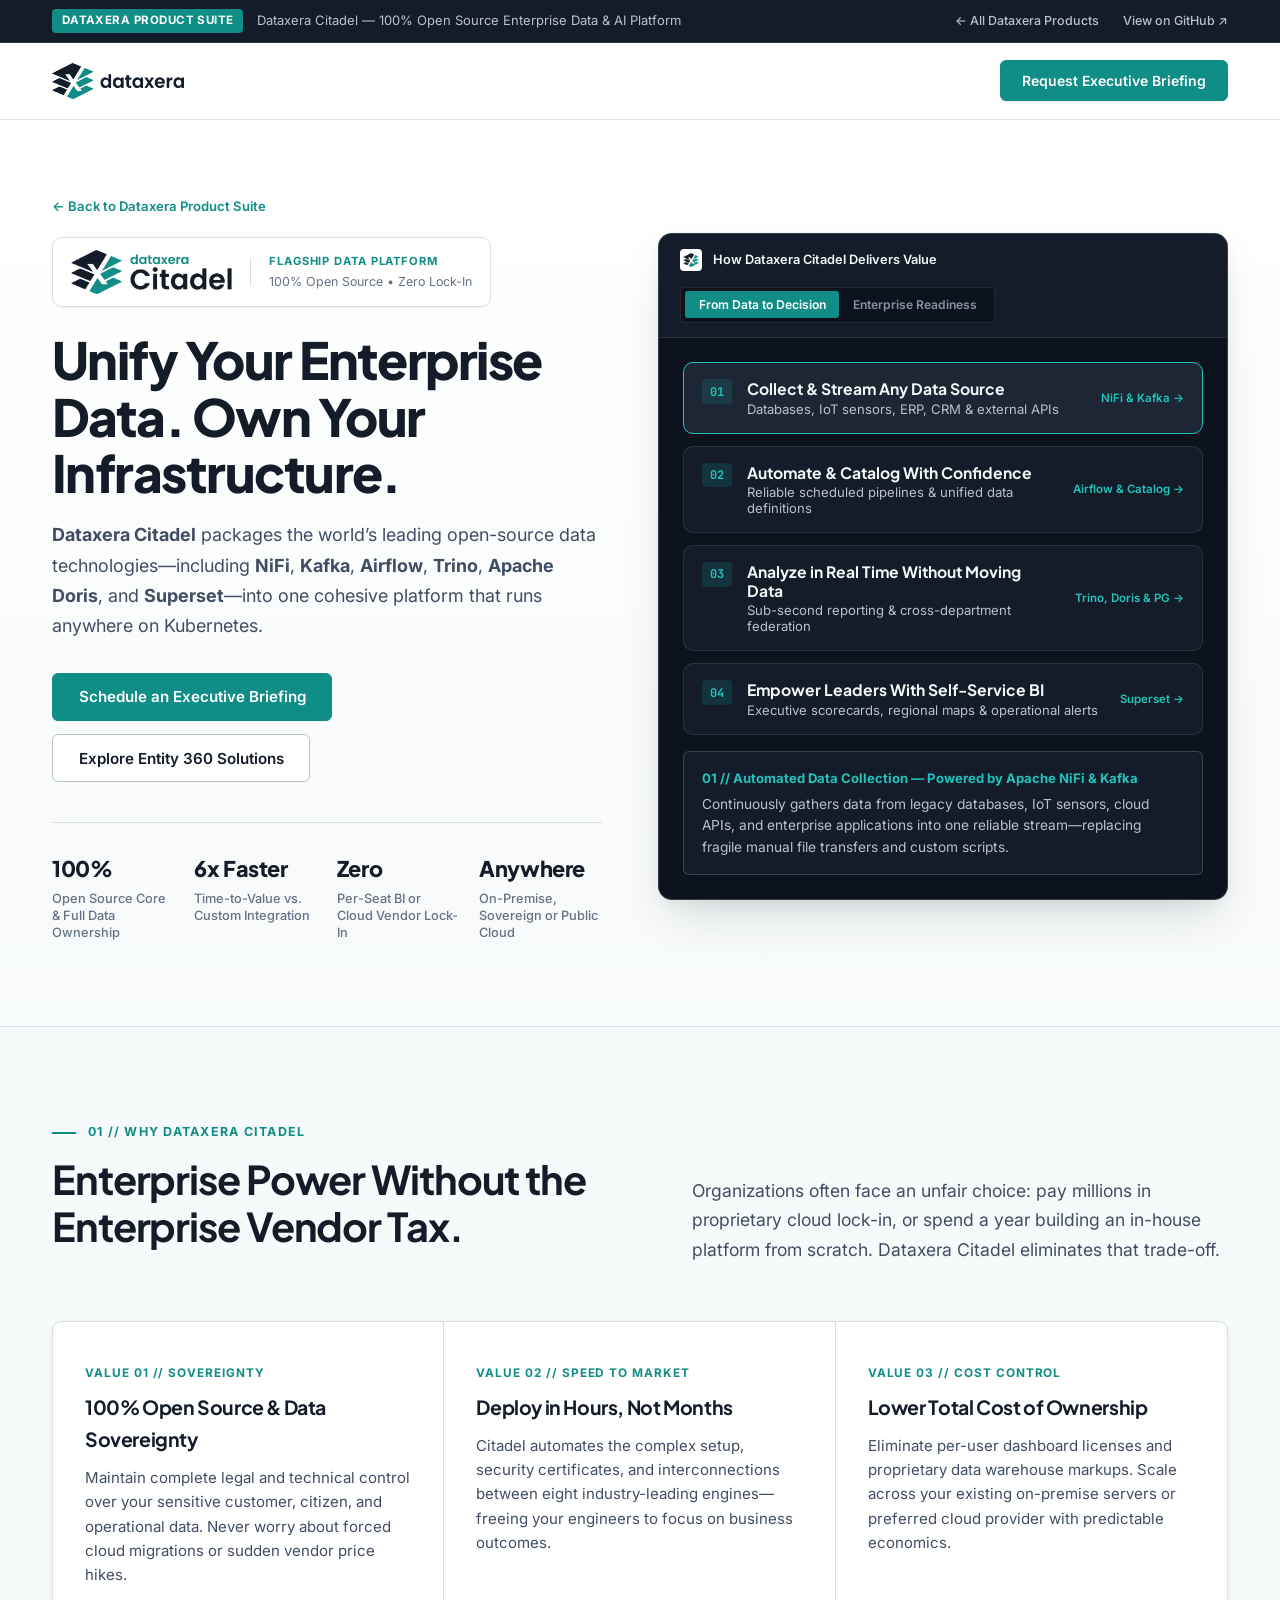
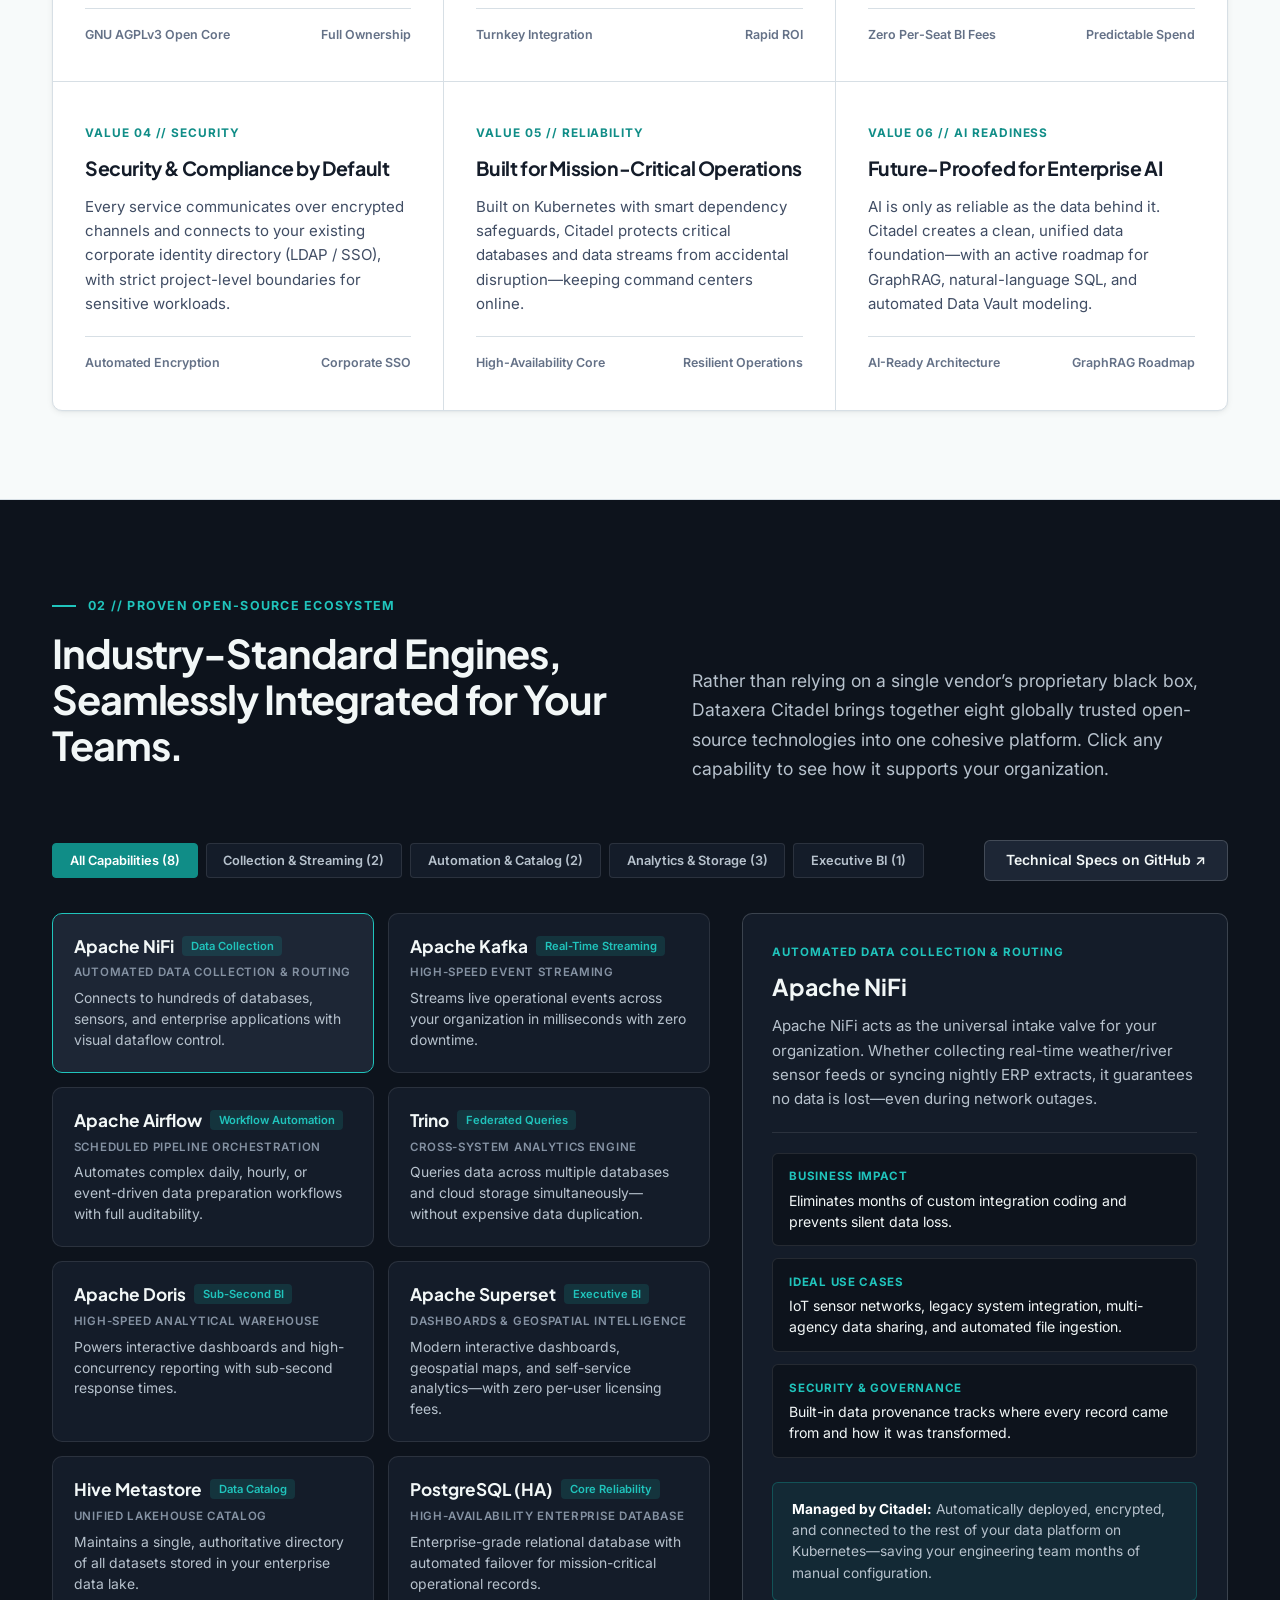
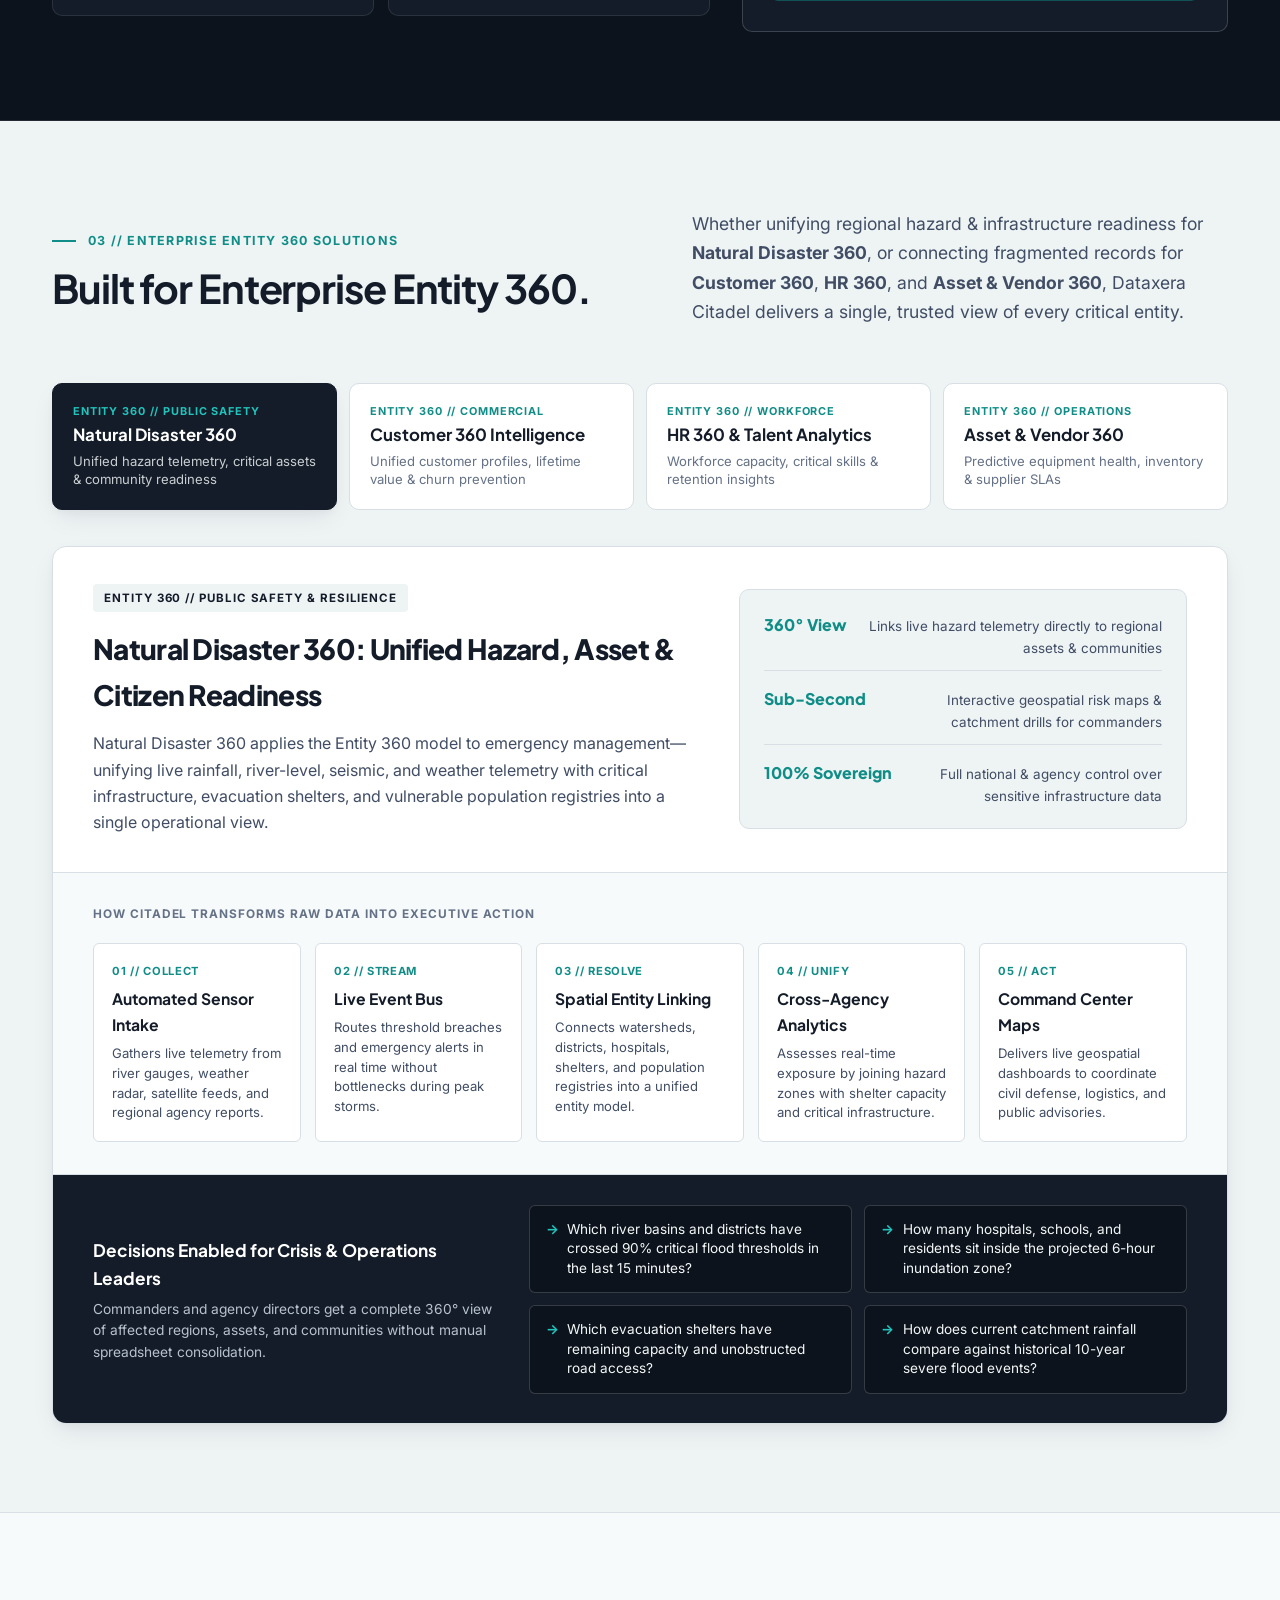
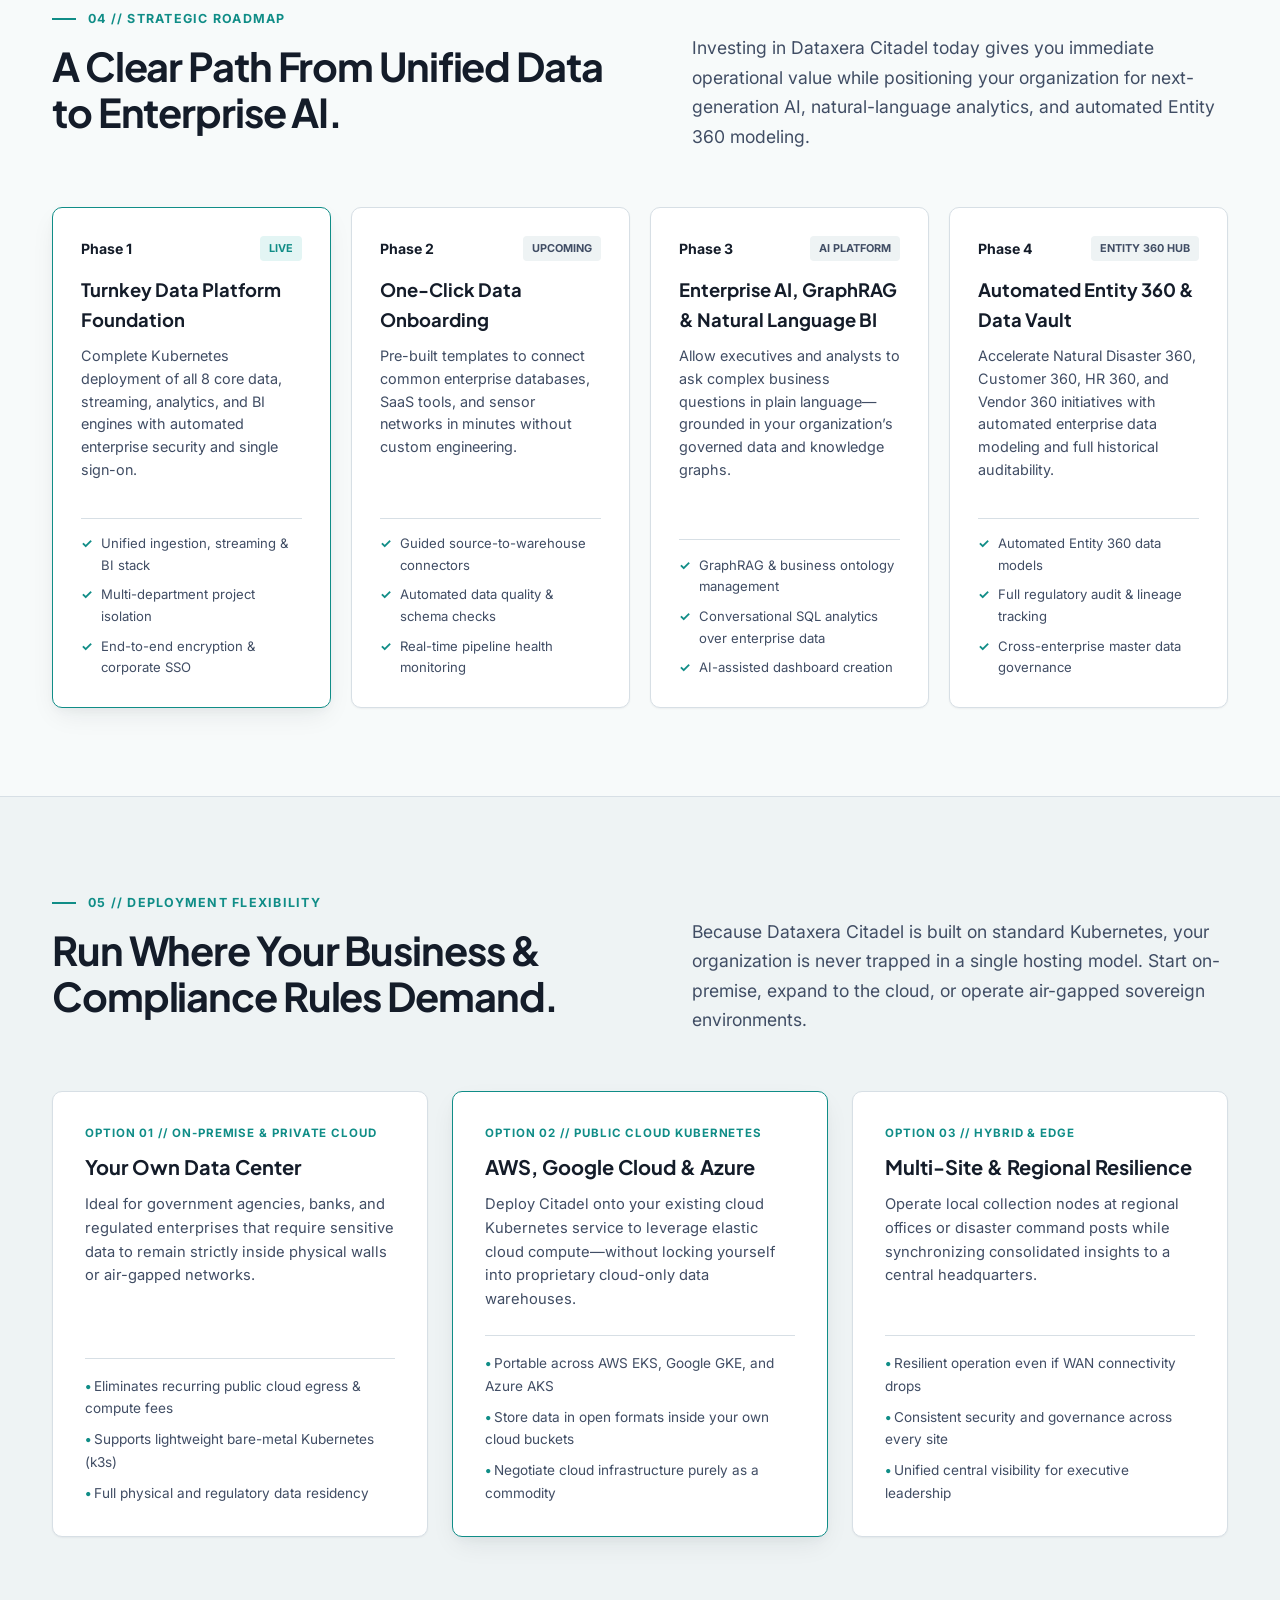
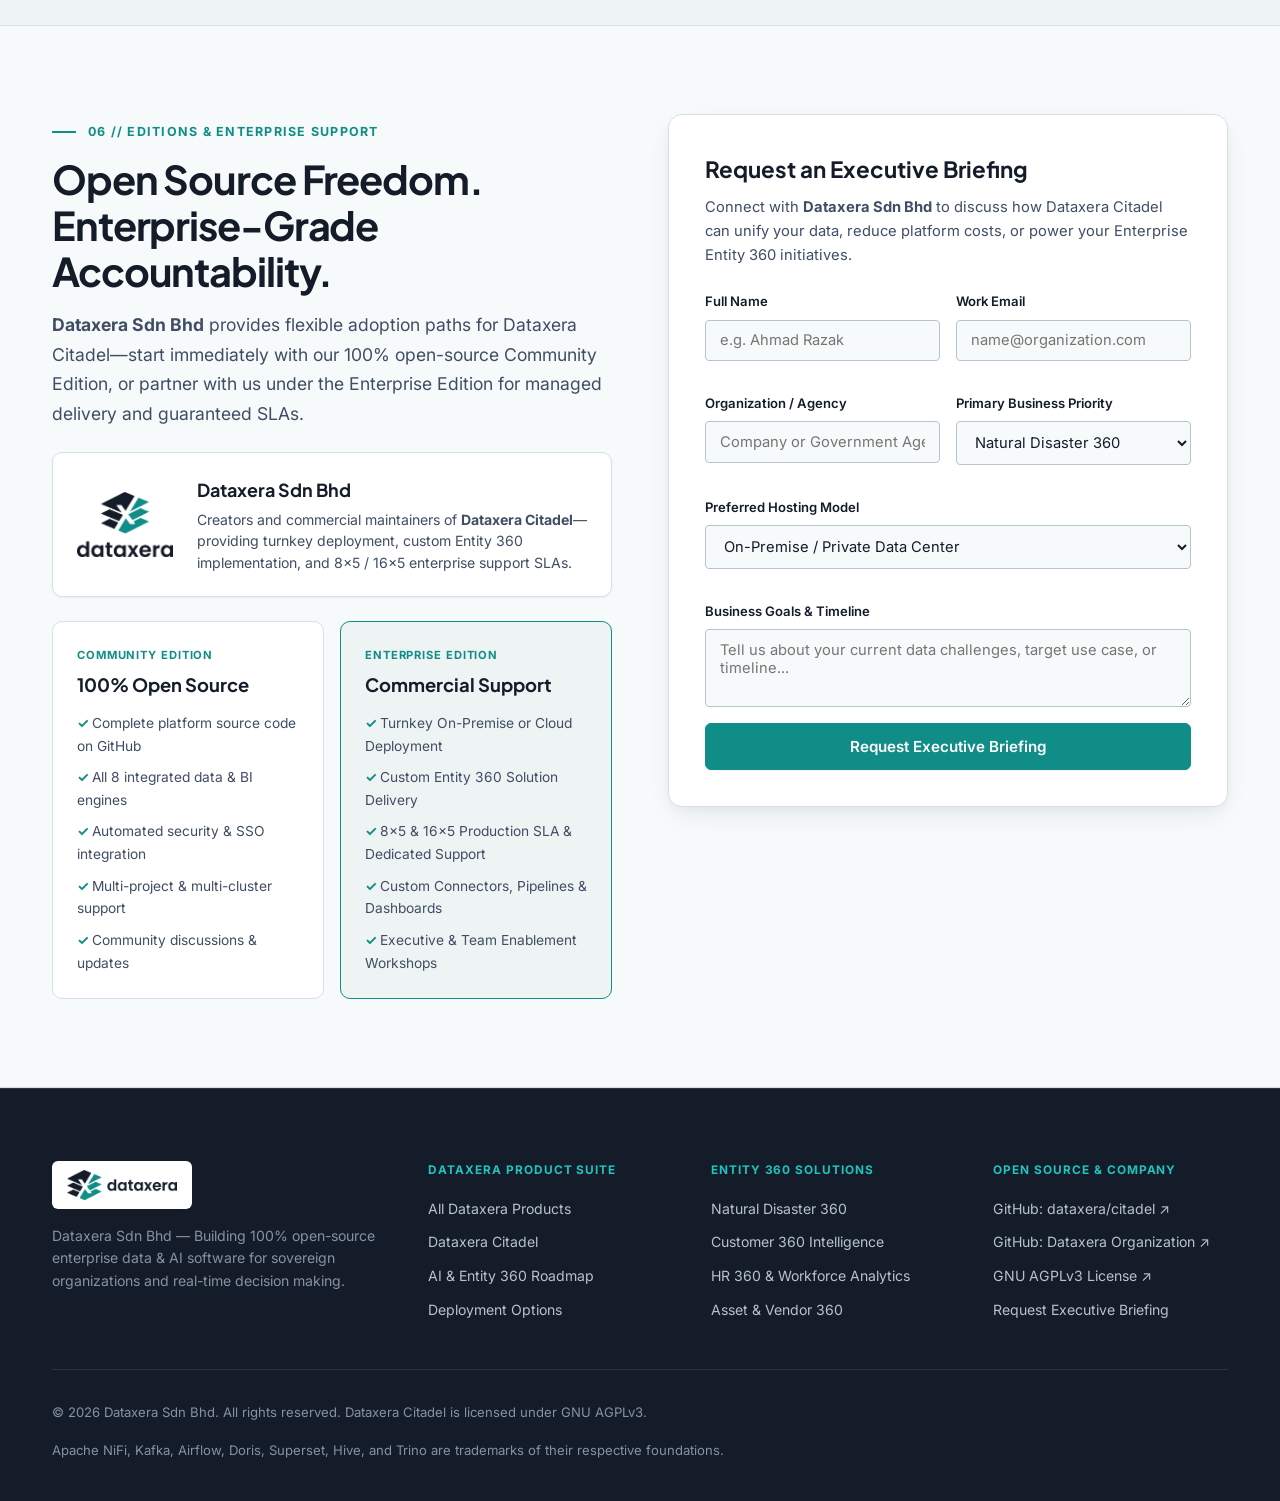
==== products/citadel/index.html @ 564c610f "feat: restructure site into multi-product corporate hub with dedicated Citadel page and Entity 360 D" ====
<!DOCTYPE html>
<html lang="en">
<head>
  <meta charset="UTF-8" />
  <meta name="viewport" content="width=device-width, initial-scale=1.0" />
  <title>Dataxera Citadel | 100% Open Source Enterprise Data Platform — Dataxera Sdn Bhd</title>
  <meta name="description" content="Dataxera Citadel by Dataxera Sdn Bhd is a 100% open-source enterprise data &amp; AI platform built on Kubernetes—designed for Enterprise Entity 360 including Natural Disaster 360, Customer 360, HR 360, and Asset 360." />
  <meta property="og:title" content="Dataxera Citadel — 100% Open Source Enterprise Data Platform" />
  <meta property="og:description" content="Unify enterprise data silos, eliminate vendor lock-in, and power Entity 360 decisions with Dataxera Citadel." />
  <meta property="og:type" content="website" />
  <meta property="og:url" content="https://dataxera.github.io/products/citadel/" />
  <meta property="og:image" content="https://dataxera.github.io/assets/dataxera-citadel.png" />
  <link rel="icon" type="image/png" href="../../assets/dataxera-icon.png" />

  <!-- Google Fonts: Plus Jakarta Sans, Inter, JetBrains Mono -->
  <link rel="preconnect" href="https://fonts.googleapis.com" />
  <link rel="preconnect" href="https://fonts.gstatic.com" crossorigin />
  <link href="https://fonts.googleapis.com/css2?family=Inter:wght@400;500;600;700&family=JetBrains+Mono:wght@500;600;700&family=Plus+Jakarta+Sans:wght@600;700;800&display=swap" rel="stylesheet" />

  <link rel="stylesheet" href="../../index.css" />
</head>
<body>

  <!-- Top Corporate Announcement Bar -->
  <div class="utility-bar" role="region" aria-label="Platform release status">
    <div class="container utility-bar-inner">
      <div class="utility-bar-left">
        <span class="release-tag">Dataxera Product Suite</span>
        <span>Dataxera Citadel — 100% Open Source Enterprise Data &amp; AI Platform</span>
      </div>
      <div class="utility-bar-right">
        <a href="../../index.html" id="util-suite-link">← All Dataxera Products</a>
        <a href="https://github.com/dataxera/citadel" target="_blank" rel="noopener noreferrer" id="util-github-link">View on GitHub ↗</a>
      </div>
    </div>
  </div>

  <!-- Primary Navigation Header -->
  <header class="site-header" id="site-header">
    <div class="container nav-inner">
      <a href="../../index.html" class="brand-lockup" id="nav-brand-link" aria-label="Dataxera Sdn Bhd Home">
        <img src="../../assets/dataxera-horizontal.png" alt="Dataxera" class="brand-horizontal-img" width="132" height="36" />
      </a>

      <div class="nav-actions" style="display: flex;">
        <a href="#company" class="btn btn-primary" id="header-contact-btn">Request Executive Briefing</a>
      </div>
    </div>
  </header>

  <main id="top">
    <!-- ======================================================================
         Hero Section — Dataxera Citadel Business Value + Outcome Stage
         ====================================================================== -->
    <section class="hero-section">
      <div class="container hero-layout">
        <div class="hero-copy">
          <a href="../../index.html#products" class="breadcrumb-link">← Back to Dataxera Product Suite</a>

          <div class="hero-product-lockup">
            <img src="../../assets/dataxera-citadel.png" alt="Dataxera Citadel Product Logo" class="hero-citadel-logo" width="169" height="44" />
            <div class="hero-lockup-divider" aria-hidden="true"></div>
            <div class="hero-lockup-meta">
              <span class="hero-lockup-kicker">Flagship Data Platform</span>
              <span class="hero-lockup-sub">100% Open Source • Zero Lock-In</span>
            </div>
          </div>

          <h1 class="hero-title">
            Unify Your Enterprise Data. Own Your Infrastructure.
          </h1>

          <p class="hero-description">
            <strong>Dataxera Citadel</strong> packages the world’s leading open-source data technologies—including <strong>NiFi</strong>, <strong>Kafka</strong>, <strong>Airflow</strong>, <strong>Trino</strong>, <strong>Apache Doris</strong>, and <strong>Superset</strong>—into one cohesive platform that runs anywhere on Kubernetes.
          </p>

          <div class="hero-cta-group">
            <a href="#company" class="btn btn-primary btn-lg" id="hero-briefing-cta">
              Schedule an Executive Briefing
            </a>
            <a href="#solutions" class="btn btn-secondary btn-lg" id="hero-solutions-cta">
              Explore Entity 360 Solutions
            </a>
          </div>

          <div class="hero-metrics-strip">
            <div class="hero-metric-item">
              <span class="hero-metric-value">100%</span>
              <span class="hero-metric-label">Open Source Core &amp; Full Data Ownership</span>
            </div>
            <div class="hero-metric-item">
              <span class="hero-metric-value">6x Faster</span>
              <span class="hero-metric-label">Time-to-Value vs. Custom Integration</span>
            </div>
            <div class="hero-metric-item">
              <span class="hero-metric-value">Zero</span>
              <span class="hero-metric-label">Per-Seat BI or Cloud Vendor Lock-In</span>
            </div>
            <div class="hero-metric-item">
              <span class="hero-metric-value">Anywhere</span>
              <span class="hero-metric-label">On-Premise, Sovereign or Public Cloud</span>
            </div>
          </div>
        </div>

        <!-- Interactive Executive Value Stage -->
        <div class="hero-stage" aria-label="Interactive Dataxera Citadel Business Value Overview">
          <div class="stage-toolbar">
            <div class="stage-context">
              <img src="../../assets/dataxera-icon.png" alt="" class="stage-context-icon" width="22" height="22" />
              <span>How Dataxera Citadel Delivers Value</span>
            </div>
            <div class="stage-mode-tabs" role="tablist">
              <button type="button" class="stage-tab-btn active" id="stage-tab-topology" data-stage-mode="topology" role="tab">
                From Data to Decision
              </button>
              <button type="button" class="stage-tab-btn" id="stage-tab-cp" data-stage-mode="control-plane" role="tab">
                Enterprise Readiness
              </button>
            </div>
          </div>

          <div class="stage-body">
            <!-- View 1: Business Value Flow -->
            <div class="topology-view active" id="hero-topology-view">
              <div class="flow-step-list">
                <button type="button" class="flow-step-card active" data-flow-step="collect" id="flow-step-collect">
                  <div class="flow-step-left">
                    <span class="flow-step-num">01</span>
                    <div>
                      <div class="flow-step-title">Collect &amp; Stream Any Data Source</div>
                      <div class="flow-step-sub">Databases, IoT sensors, ERP, CRM &amp; external APIs</div>
                    </div>
                  </div>
                  <span class="flow-step-tag">NiFi &amp; Kafka →</span>
                </button>

                <button type="button" class="flow-step-card" data-flow-step="govern" id="flow-step-govern">
                  <div class="flow-step-left">
                    <span class="flow-step-num">02</span>
                    <div>
                      <div class="flow-step-title">Automate &amp; Catalog With Confidence</div>
                      <div class="flow-step-sub">Reliable scheduled pipelines &amp; unified data definitions</div>
                    </div>
                  </div>
                  <span class="flow-step-tag">Airflow &amp; Catalog →</span>
                </button>

                <button type="button" class="flow-step-card" data-flow-step="analyze" id="flow-step-analyze">
                  <div class="flow-step-left">
                    <span class="flow-step-num">03</span>
                    <div>
                      <div class="flow-step-title">Analyze in Real Time Without Moving Data</div>
                      <div class="flow-step-sub">Sub-second reporting &amp; cross-department federation</div>
                    </div>
                  </div>
                  <span class="flow-step-tag">Trino, Doris &amp; PG →</span>
                </button>

                <button type="button" class="flow-step-card" data-flow-step="decide" id="flow-step-decide">
                  <div class="flow-step-left">
                    <span class="flow-step-num">04</span>
                    <div>
                      <div class="flow-step-title">Empower Leaders With Self-Service BI</div>
                      <div class="flow-step-sub">Executive scorecards, regional maps &amp; operational alerts</div>
                    </div>
                  </div>
                  <span class="flow-step-tag">Superset →</span>
                </button>
              </div>

              <div class="stage-insight-box" aria-live="polite">
                <div class="insight-box-title" id="hero-insight-title">01 // Automated Data Collection — Powered by Apache NiFi &amp; Kafka</div>
                <p class="insight-box-desc" id="hero-insight-desc">
                  Continuously gathers data from legacy databases, IoT sensors, cloud APIs, and enterprise applications into one reliable stream—replacing fragile manual file transfers and custom scripts.
                </p>
              </div>
            </div>

            <!-- View 2: Enterprise Readiness Guarantees -->
            <div class="control-plane-view" id="hero-cp-view">
              <div class="cp-grid">
                <div class="cp-card">
                  <div class="cp-card-top">
                    <span class="cp-service-name">Predictable Economics</span>
                    <span class="cp-state-badge">ZERO LOCK-IN</span>
                  </div>
                  <p class="cp-meta">
                    No escalating per-seat BI fees or proprietary cloud markups. Keep 100% ownership of your data and platform.
                  </p>
                </div>
                <div class="cp-card">
                  <div class="cp-card-top">
                    <span class="cp-service-name">Built-In Security &amp; SSO</span>
                    <span class="cp-state-badge">ENTERPRISE</span>
                  </div>
                  <p class="cp-meta">
                    Encrypted end-to-end out of the box, with seamless integration into your existing corporate LDAP / SSO directory.
                  </p>
                </div>
                <div class="cp-card">
                  <div class="cp-card-top">
                    <span class="cp-service-name">Departmental Isolation</span>
                    <span class="cp-state-badge">GOVERNED</span>
                  </div>
                  <p class="cp-meta">
                    Run multiple business units or agencies on one shared cluster while keeping data and access strictly separated.
                  </p>
                </div>
                <div class="cp-card">
                  <div class="cp-card-top">
                    <span class="cp-service-name">Always-On Resilience</span>
                    <span class="cp-state-badge">HIGH AVAILABILITY</span>
                  </div>
                  <p class="cp-meta">
                    Automated Kubernetes orchestration prevents accidental service disruptions and keeps mission-critical pipelines online.
                  </p>
                </div>
              </div>
              <div class="stage-insight-box">
                <div class="insight-box-title">Designed for CIOs, Data Leaders, and Public Sector Agencies</div>
                <p class="insight-box-desc">
                  Instead of spending 6–12 months stitching together separate open-source tools, Dataxera Citadel gives your teams a production-ready, unified foundation from day one.
                </p>
              </div>
            </div>
          </div>
        </div>
      </div>
    </section>

    <!-- ======================================================================
         Section 01 — Strategic Business Value Pillars
         ====================================================================== -->
    <section class="section-block" id="platform">
      <div class="container">
        <div class="section-header-split">
          <div>
            <div class="section-kicker">01 // WHY DATAXERA CITADEL</div>
            <h2 class="section-title">
              Enterprise Power Without the Enterprise Vendor Tax.
            </h2>
          </div>
          <p class="section-lead">
            Organizations often face an unfair choice: pay millions in proprietary cloud lock-in, or spend a year building an in-house platform from scratch. Dataxera Citadel eliminates that trade-off.
          </p>
        </div>

        <div class="pillars-table-grid">
          <article class="pillar-cell">
            <div>
              <span class="pillar-index">VALUE 01 // SOVEREIGNTY</span>
              <h3 class="pillar-title">100% Open Source &amp; Data Sovereignty</h3>
              <p class="pillar-body">
                Maintain complete legal and technical control over your sensitive customer, citizen, and operational data. Never worry about forced cloud migrations or sudden vendor price hikes.
              </p>
            </div>
            <div class="pillar-spec-foot">
              <span>GNU AGPLv3 Open Core</span>
              <span>Full Ownership</span>
            </div>
          </article>

          <article class="pillar-cell">
            <div>
              <span class="pillar-index">VALUE 02 // SPEED TO MARKET</span>
              <h3 class="pillar-title">Deploy in Hours, Not Months</h3>
              <p class="pillar-body">
                Citadel automates the complex setup, security certificates, and interconnections between eight industry-leading engines—freeing your engineers to focus on business outcomes.
              </p>
            </div>
            <div class="pillar-spec-foot">
              <span>Turnkey Integration</span>
              <span>Rapid ROI</span>
            </div>
          </article>

          <article class="pillar-cell">
            <div>
              <span class="pillar-index">VALUE 03 // COST CONTROL</span>
              <h3 class="pillar-title">Lower Total Cost of Ownership</h3>
              <p class="pillar-body">
                Eliminate per-user dashboard licenses and proprietary data warehouse markups. Scale across your existing on-premise servers or preferred cloud provider with predictable economics.
              </p>
            </div>
            <div class="pillar-spec-foot">
              <span>Zero Per-Seat BI Fees</span>
              <span>Predictable Spend</span>
            </div>
          </article>

          <article class="pillar-cell">
            <div>
              <span class="pillar-index">VALUE 04 // SECURITY</span>
              <h3 class="pillar-title">Security &amp; Compliance by Default</h3>
              <p class="pillar-body">
                Every service communicates over encrypted channels and connects to your existing corporate identity directory (LDAP / SSO), with strict project-level boundaries for sensitive workloads.
              </p>
            </div>
            <div class="pillar-spec-foot">
              <span>Automated Encryption</span>
              <span>Corporate SSO</span>
            </div>
          </article>

          <article class="pillar-cell">
            <div>
              <span class="pillar-index">VALUE 05 // RELIABILITY</span>
              <h3 class="pillar-title">Built for Mission-Critical Operations</h3>
              <p class="pillar-body">
                Built on Kubernetes with smart dependency safeguards, Citadel protects critical databases and data streams from accidental disruption—keeping command centers online.
              </p>
            </div>
            <div class="pillar-spec-foot">
              <span>High-Availability Core</span>
              <span>Resilient Operations</span>
            </div>
          </article>

          <article class="pillar-cell">
            <div>
              <span class="pillar-index">VALUE 06 // AI READINESS</span>
              <h3 class="pillar-title">Future-Proofed for Enterprise AI</h3>
              <p class="pillar-body">
                AI is only as reliable as the data behind it. Citadel creates a clean, unified data foundation—with an active roadmap for GraphRAG, natural-language SQL, and automated Data Vault modeling.
              </p>
            </div>
            <div class="pillar-spec-foot">
              <span>AI-Ready Architecture</span>
              <span>GraphRAG Roadmap</span>
            </div>
          </article>
        </div>
      </div>
    </section>

    <!-- ======================================================================
         Section 02 — Proven Open-Source Ecosystem (Business Capability View)
         ====================================================================== -->
    <section class="section-block section-dark" id="stack">
      <div class="container">
        <div class="section-header-split">
          <div>
            <div class="section-kicker">02 // PROVEN OPEN-SOURCE ECOSYSTEM</div>
            <h2 class="section-title">
              Industry-Standard Engines, Seamlessly Integrated for Your Teams.
            </h2>
          </div>
          <p class="section-lead">
            Rather than relying on a single vendor’s proprietary black box, Dataxera Citadel brings together eight globally trusted open-source technologies into one cohesive platform. Click any capability to see how it supports your organization.
          </p>
        </div>

        <div class="stack-filter-bar">
          <div class="filter-buttons" role="group" aria-label="Filter platform capabilities">
            <button type="button" class="filter-btn active" data-filter="all" id="filter-all">All Capabilities (8)</button>
            <button type="button" class="filter-btn" data-filter="ingestion" id="filter-ingestion">Collection &amp; Streaming (2)</button>
            <button type="button" class="filter-btn" data-filter="orchestration" id="filter-orchestration">Automation &amp; Catalog (2)</button>
            <button type="button" class="filter-btn" data-filter="compute" id="filter-compute">Analytics &amp; Storage (3)</button>
            <button type="button" class="filter-btn" data-filter="bi" id="filter-bi">Executive BI (1)</button>
          </div>
          <a href="https://github.com/dataxera/citadel" target="_blank" rel="noopener noreferrer" class="btn btn-dark-surface" id="view-stack-yaml-btn">
            Technical Specs on GitHub ↗
          </a>
        </div>

        <div class="stack-workspace">
          <!-- Left: Business Capability Cards -->
          <div class="stack-catalog-grid" id="stack-catalog-grid" aria-label="Integrated open-source platform capabilities">
            <!-- Populated dynamically by app.js -->
          </div>

          <!-- Right: Executive Capability Brief -->
          <aside class="stack-dossier" aria-live="polite">
            <div class="dossier-header">
              <div class="dossier-kicker" id="dossier-category">Automated Data Collection &amp; Routing</div>
              <h3 class="dossier-title" id="dossier-title">Apache NiFi</h3>
              <p class="dossier-desc" id="dossier-desc">
                Apache NiFi acts as the universal intake valve for your organization.
              </p>
            </div>

            <div class="dossier-benefits-list">
              <div class="dossier-benefit-item">
                <div class="benefit-label">Business Impact</div>
                <div class="benefit-text" id="dossier-value">Eliminates months of custom integration coding and prevents silent data loss.</div>
              </div>
              <div class="dossier-benefit-item">
                <div class="benefit-label">Ideal Use Cases</div>
                <div class="benefit-text" id="dossier-ideal">IoT sensor networks, legacy system integration, multi-agency data sharing.</div>
              </div>
              <div class="dossier-benefit-item">
                <div class="benefit-label">Security &amp; Governance</div>
                <div class="benefit-text" id="dossier-governance">Built-in data provenance tracks where every record came from and how it was transformed.</div>
              </div>
            </div>

            <div class="dossier-enterprise-note">
              <strong>Managed by Citadel:</strong> Automatically deployed, encrypted, and connected to the rest of your data platform on Kubernetes—saving your engineering team months of manual configuration.
            </div>
          </aside>
        </div>
      </div>
    </section>

    <!-- ======================================================================
         Section 03 — Built for Enterprise Entity 360
         ====================================================================== -->
    <section class="section-block section-subtle" id="solutions">
      <div class="container">
        <div class="section-header-split">
          <div>
            <div class="section-kicker">03 // ENTERPRISE ENTITY 360 SOLUTIONS</div>
            <h2 class="section-title">
              Built for Enterprise Entity 360.
            </h2>
          </div>
          <p class="section-lead">
            Whether unifying regional hazard &amp; infrastructure readiness for <strong>Natural Disaster 360</strong>, or connecting fragmented records for <strong>Customer 360</strong>, <strong>HR 360</strong>, and <strong>Asset &amp; Vendor 360</strong>, Dataxera Citadel delivers a single, trusted view of every critical entity.
          </p>
        </div>

        <!-- Interactive Solution Switcher Tabs -->
        <div class="solutions-tabs-nav" role="tablist" aria-label="Select Entity 360 use case">
          <button type="button" class="solution-tab active" data-solution="disaster" id="sol-tab-disaster" role="tab">
            <span class="solution-tab-badge">ENTITY 360 // PUBLIC SAFETY</span>
            <span class="solution-tab-title">Natural Disaster 360</span>
            <span class="solution-tab-sub">Unified hazard telemetry, critical assets &amp; community readiness</span>
          </button>

          <button type="button" class="solution-tab" data-solution="customer360" id="sol-tab-customer360" role="tab">
            <span class="solution-tab-badge">ENTITY 360 // COMMERCIAL</span>
            <span class="solution-tab-title">Customer 360 Intelligence</span>
            <span class="solution-tab-sub">Unified customer profiles, lifetime value &amp; churn prevention</span>
          </button>

          <button type="button" class="solution-tab" data-solution="hr360" id="sol-tab-hr360" role="tab">
            <span class="solution-tab-badge">ENTITY 360 // WORKFORCE</span>
            <span class="solution-tab-title">HR 360 &amp; Talent Analytics</span>
            <span class="solution-tab-sub">Workforce capacity, critical skills &amp; retention insights</span>
          </button>

          <button type="button" class="solution-tab" data-solution="asset360" id="sol-tab-asset360" role="tab">
            <span class="solution-tab-badge">ENTITY 360 // OPERATIONS</span>
            <span class="solution-tab-title">Asset &amp; Vendor 360</span>
            <span class="solution-tab-sub">Predictive equipment health, inventory &amp; supplier SLAs</span>
          </button>
        </div>

        <!-- Active Solution Showcase -->
        <div class="blueprint-panel" aria-live="polite">
          <div class="blueprint-top">
            <div>
              <span class="blueprint-status-tag entity-tag" id="bp-tag">ENTITY 360 // PUBLIC SAFETY &amp; RESILIENCE</span>
              <h3 class="blueprint-headline" id="bp-headline">
                Natural Disaster 360: Unified Hazard, Asset &amp; Citizen Readiness
              </h3>
              <p class="blueprint-narrative" id="bp-narrative">
                Natural Disaster 360 applies the Entity 360 model to emergency management—unifying live rainfall, river-level, seismic, and weather telemetry with critical infrastructure, evacuation shelters, and vulnerable population registries into a single operational view.
              </p>
            </div>
            <div class="blueprint-outcomes" id="bp-outcomes">
              <!-- Populated by app.js -->
            </div>
          </div>

          <div class="blueprint-pipeline-section">
            <div class="pipeline-section-label">HOW CITADEL TRANSFORMS RAW DATA INTO EXECUTIVE ACTION</div>
            <div class="pipeline-stages-grid" id="bp-stages">
              <!-- Populated by app.js -->
            </div>
          </div>

          <div class="blueprint-questions-footer">
            <div class="questions-footer-info">
              <h4 id="bp-questions-title">Decisions Enabled for Crisis &amp; Operations Leaders</h4>
              <p id="bp-questions-desc">
                Commanders and agency directors get a complete 360° view of affected regions, assets, and communities without manual spreadsheet consolidation.
              </p>
            </div>
            <div class="executive-questions-list" id="bp-questions-list">
              <!-- Populated by app.js -->
            </div>
          </div>
        </div>
      </div>
    </section>

    <!-- ======================================================================
         Section 04 — Strategic Product Roadmap
         ====================================================================== -->
    <section class="section-block" id="roadmap">
      <div class="container">
        <div class="section-header-split">
          <div>
            <div class="section-kicker">04 // STRATEGIC ROADMAP</div>
            <h2 class="section-title">
              A Clear Path From Unified Data to Enterprise AI.
            </h2>
          </div>
          <p class="section-lead">
            Investing in Dataxera Citadel today gives you immediate operational value while positioning your organization for next-generation AI, natural-language analytics, and automated Entity 360 modeling.
          </p>
        </div>

        <div class="roadmap-timeline">
          <article class="roadmap-phase current-phase">
            <div>
              <div class="phase-header">
                <span class="phase-version">Phase 1</span>
                <span class="phase-status active">Live</span>
              </div>
              <h3 class="phase-title">Turnkey Data Platform Foundation</h3>
              <p class="phase-desc">
                Complete Kubernetes deployment of all 8 core data, streaming, analytics, and BI engines with automated enterprise security and single sign-on.
              </p>
            </div>
            <div class="phase-deliverables">
              <span class="phase-deliverable-item">Unified ingestion, streaming &amp; BI stack</span>
              <span class="phase-deliverable-item">Multi-department project isolation</span>
              <span class="phase-deliverable-item">End-to-end encryption &amp; corporate SSO</span>
            </div>
          </article>

          <article class="roadmap-phase">
            <div>
              <div class="phase-header">
                <span class="phase-version">Phase 2</span>
                <span class="phase-status">Upcoming</span>
              </div>
              <h3 class="phase-title">One-Click Data Onboarding</h3>
              <p class="phase-desc">
                Pre-built templates to connect common enterprise databases, SaaS tools, and sensor networks in minutes without custom engineering.
              </p>
            </div>
            <div class="phase-deliverables">
              <span class="phase-deliverable-item">Guided source-to-warehouse connectors</span>
              <span class="phase-deliverable-item">Automated data quality &amp; schema checks</span>
              <span class="phase-deliverable-item">Real-time pipeline health monitoring</span>
            </div>
          </article>

          <article class="roadmap-phase">
            <div>
              <div class="phase-header">
                <span class="phase-version">Phase 3</span>
                <span class="phase-status">AI Platform</span>
              </div>
              <h3 class="phase-title">Enterprise AI, GraphRAG &amp; Natural Language BI</h3>
              <p class="phase-desc">
                Allow executives and analysts to ask complex business questions in plain language—grounded in your organization’s governed data and knowledge graphs.
              </p>
            </div>
            <div class="phase-deliverables">
              <span class="phase-deliverable-item">GraphRAG &amp; business ontology management</span>
              <span class="phase-deliverable-item">Conversational SQL analytics over enterprise data</span>
              <span class="phase-deliverable-item">AI-assisted dashboard creation</span>
            </div>
          </article>

          <article class="roadmap-phase">
            <div>
              <div class="phase-header">
                <span class="phase-version">Phase 4</span>
                <span class="phase-status">Entity 360 Hub</span>
              </div>
              <h3 class="phase-title">Automated Entity 360 &amp; Data Vault</h3>
              <p class="phase-desc">
                Accelerate Natural Disaster 360, Customer 360, HR 360, and Vendor 360 initiatives with automated enterprise data modeling and full historical auditability.
              </p>
            </div>
            <div class="phase-deliverables">
              <span class="phase-deliverable-item">Automated Entity 360 data models</span>
              <span class="phase-deliverable-item">Full regulatory audit &amp; lineage tracking</span>
              <span class="phase-deliverable-item">Cross-enterprise master data governance</span>
            </div>
          </article>
        </div>
      </div>
    </section>

    <!-- ======================================================================
         Section 05 — Deployment Flexibility & Infrastructure Sovereignty
         ====================================================================== -->
    <section class="section-block section-subtle" id="deployment">
      <div class="container">
        <div class="section-header-split">
          <div>
            <div class="section-kicker">05 // DEPLOYMENT FLEXIBILITY</div>
            <h2 class="section-title">
              Run Where Your Business &amp; Compliance Rules Demand.
            </h2>
          </div>
          <p class="section-lead">
            Because Dataxera Citadel is built on standard Kubernetes, your organization is never trapped in a single hosting model. Start on-premise, expand to the cloud, or operate air-gapped sovereign environments.
          </p>
        </div>

        <div class="deployment-options-grid">
          <article class="deployment-card">
            <div>
              <div class="deploy-kicker">OPTION 01 // ON-PREMISE &amp; PRIVATE CLOUD</div>
              <h3 class="deploy-title">Your Own Data Center</h3>
              <p class="deploy-desc">
                Ideal for government agencies, banks, and regulated enterprises that require sensitive data to remain strictly inside physical walls or air-gapped networks.
              </p>
            </div>
            <ul class="deploy-highlights">
              <li>Eliminates recurring public cloud egress &amp; compute fees</li>
              <li>Supports lightweight bare-metal Kubernetes (k3s)</li>
              <li>Full physical and regulatory data residency</li>
            </ul>
          </article>

          <article class="deployment-card featured">
            <div>
              <div class="deploy-kicker">OPTION 02 // PUBLIC CLOUD KUBERNETES</div>
              <h3 class="deploy-title">AWS, Google Cloud &amp; Azure</h3>
              <p class="deploy-desc">
                Deploy Citadel onto your existing cloud Kubernetes service to leverage elastic cloud compute—without locking yourself into proprietary cloud-only data warehouses.
              </p>
            </div>
            <ul class="deploy-highlights">
              <li>Portable across AWS EKS, Google GKE, and Azure AKS</li>
              <li>Store data in open formats inside your own cloud buckets</li>
              <li>Negotiate cloud infrastructure purely as a commodity</li>
            </ul>
          </article>

          <article class="deployment-card">
            <div>
              <div class="deploy-kicker">OPTION 03 // HYBRID &amp; EDGE</div>
              <h3 class="deploy-title">Multi-Site &amp; Regional Resilience</h3>
              <p class="deploy-desc">
                Operate local collection nodes at regional offices or disaster command posts while synchronizing consolidated insights to a central headquarters.
              </p>
            </div>
            <ul class="deploy-highlights">
              <li>Resilient operation even if WAN connectivity drops</li>
              <li>Consistent security and governance across every site</li>
              <li>Unified central visibility for executive leadership</li>
            </ul>
          </article>
        </div>
      </div>
    </section>

    <!-- ======================================================================
         Section 06 — Editions & Executive Briefing
         ====================================================================== -->
    <section class="section-block" id="company">
      <div class="container corporate-grid">
        <div>
          <div class="section-kicker">06 // EDITIONS &amp; ENTERPRISE SUPPORT</div>
          <h2 class="section-title">
            Open Source Freedom. Enterprise-Grade Accountability.
          </h2>
          <p class="section-lead">
            <strong>Dataxera Sdn Bhd</strong> provides flexible adoption paths for Dataxera Citadel—start immediately with our 100% open-source Community Edition, or partner with us under the Enterprise Edition for managed delivery and guaranteed SLAs.
          </p>

          <div class="corporate-brand-showcase">
            <img src="../../assets/dataxera.png" alt="Dataxera Sdn Bhd Corporate Emblem" class="corporate-stacked-logo" width="96" height="65" />
            <div class="corporate-brand-meta">
              <h3>Dataxera Sdn Bhd</h3>
              <p>Creators and commercial maintainers of <strong>Dataxera Citadel</strong>—providing turnkey deployment, custom Entity 360 implementation, and 8x5 / 16x5 enterprise support SLAs.</p>
            </div>
          </div>

          <div class="tier-comparison">
            <div class="tier-box">
              <div class="tier-label">COMMUNITY EDITION</div>
              <div class="tier-name">100% Open Source</div>
              <ul class="tier-list">
                <li>Complete platform source code on GitHub</li>
                <li>All 8 integrated data &amp; BI engines</li>
                <li>Automated security &amp; SSO integration</li>
                <li>Multi-project &amp; multi-cluster support</li>
                <li>Community discussions &amp; updates</li>
              </ul>
            </div>

            <div class="tier-box enterprise-tier">
              <div class="tier-label">ENTERPRISE EDITION</div>
              <div class="tier-name">Commercial Support</div>
              <ul class="tier-list">
                <li>Turnkey On-Premise or Cloud Deployment</li>
                <li>Custom Entity 360 Solution Delivery</li>
                <li>8x5 &amp; 16x5 Production SLA &amp; Dedicated Support</li>
                <li>Custom Connectors, Pipelines &amp; Dashboards</li>
                <li>Executive &amp; Team Enablement Workshops</li>
              </ul>
            </div>
          </div>
        </div>

        <!-- Interactive Enterprise Briefing Request Card -->
        <div class="inquiry-card">
          <h3>Request an Executive Briefing</h3>
          <p>
            Connect with <strong>Dataxera Sdn Bhd</strong> to discuss how Dataxera Citadel can unify your data, reduce platform costs, or power your Enterprise Entity 360 initiatives.
          </p>

          <form id="enterprise-inquiry-form">
            <div class="form-grid">
              <div class="form-group">
                <label class="form-label" for="inquiry-name">Full Name</label>
                <input class="form-input" type="text" id="inquiry-name" name="name" placeholder="e.g. Ahmad Razak" required />
              </div>

              <div class="form-group">
                <label class="form-label" for="inquiry-email">Work Email</label>
                <input class="form-input" type="email" id="inquiry-email" name="email" placeholder="name@organization.com" required />
              </div>

              <div class="form-group">
                <label class="form-label" for="inquiry-org">Organization / Agency</label>
                <input class="form-input" type="text" id="inquiry-org" name="organization" placeholder="Company or Government Agency" required />
              </div>

              <div class="form-group">
                <label class="form-label" for="inquiry-usecase">Primary Business Priority</label>
                <select class="form-select" id="inquiry-usecase" name="usecase">
                  <option value="Natural Disaster 360">Natural Disaster 360</option>
                  <option value="Customer 360 Intelligence">Customer 360 Intelligence</option>
                  <option value="HR 360 &amp; Workforce Analytics">HR 360 &amp; Workforce Analytics</option>
                  <option value="Asset &amp; Vendor 360">Asset &amp; Vendor 360</option>
                  <option value="Consolidate Enterprise Data Platform">Consolidate Enterprise Data Platform</option>
                </select>
              </div>

              <div class="form-group full-width">
                <label class="form-label" for="inquiry-env">Preferred Hosting Model</label>
                <select class="form-select" id="inquiry-env" name="environment">
                  <option value="On-Premise / Private Data Center">On-Premise / Private Data Center</option>
                  <option value="Public Cloud (AWS / Google Cloud / Azure)">Public Cloud (AWS / Google Cloud / Azure)</option>
                  <option value="Hybrid / Multi-Site">Hybrid / Multi-Site</option>
                </select>
              </div>

              <div class="form-group full-width">
                <label class="form-label" for="inquiry-notes">Business Goals &amp; Timeline</label>
                <textarea class="form-textarea" id="inquiry-notes" name="notes" rows="3" placeholder="Tell us about your current data challenges, target use case, or timeline..."></textarea>
              </div>
            </div>

            <button type="submit" class="btn btn-primary btn-lg" id="submit-inquiry-btn" style="width: 100%;">
              Request Executive Briefing
            </button>

            <div class="form-feedback" id="inquiry-feedback" role="status" aria-live="polite"></div>
          </form>
        </div>
      </div>
    </section>
  </main>

  <!-- Corporate Footer -->
  <footer class="site-footer">
    <div class="container">
      <div class="footer-grid">
        <div>
          <div class="footer-logo-badge">
            <img src="../../assets/dataxera-horizontal.png" alt="Dataxera Sdn Bhd" class="footer-logo-img" width="110" height="30" />
          </div>
          <p class="footer-brand-desc">
            Dataxera Sdn Bhd — Building 100% open-source enterprise data &amp; AI software for sovereign organizations and real-time decision making.
          </p>
        </div>

        <div>
          <div class="footer-col-title">Dataxera Product Suite</div>
          <ul class="footer-links">
            <li><a href="../../index.html#products" id="footer-link-suite">All Dataxera Products</a></li>
            <li><a href="#top" id="footer-link-citadel">Dataxera Citadel</a></li>
            <li><a href="#roadmap" id="footer-link-roadmap">AI &amp; Entity 360 Roadmap</a></li>
            <li><a href="#deployment" id="footer-link-deploy">Deployment Options</a></li>
          </ul>
        </div>

        <div>
          <div class="footer-col-title">Entity 360 Solutions</div>
          <ul class="footer-links">
            <li><a href="#solutions" id="footer-link-disaster">Natural Disaster 360</a></li>
            <li><a href="#solutions" id="footer-link-customer360">Customer 360 Intelligence</a></li>
            <li><a href="#solutions" id="footer-link-hr360">HR 360 &amp; Workforce Analytics</a></li>
            <li><a href="#solutions" id="footer-link-asset360">Asset &amp; Vendor 360</a></li>
          </ul>
        </div>

        <div>
          <div class="footer-col-title">Open Source &amp; Company</div>
          <ul class="footer-links">
            <li><a href="https://github.com/dataxera/citadel" target="_blank" rel="noopener noreferrer" id="footer-link-repo">GitHub: dataxera/citadel ↗</a></li>
            <li><a href="https://github.com/dataxera" target="_blank" rel="noopener noreferrer" id="footer-link-org">GitHub: Dataxera Organization ↗</a></li>
            <li><a href="https://github.com/dataxera/citadel/blob/main/LICENSE.txt" target="_blank" rel="noopener noreferrer" id="footer-link-license">GNU AGPLv3 License ↗</a></li>
            <li><a href="#company" id="footer-link-contact">Request Executive Briefing</a></li>
          </ul>
        </div>
      </div>

      <div class="footer-bottom">
        <span>&copy; 2026 Dataxera Sdn Bhd. All rights reserved. Dataxera Citadel is licensed under GNU AGPLv3.</span>
        <span>Apache NiFi, Kafka, Airflow, Doris, Superset, Hive, and Trino are trademarks of their respective foundations.</span>
      </div>
    </div>
  </footer>

  <script src="../../app.js"></script>
</body>
</html>
---- index.css ----
/* ==========================================================================
   Dataxera Sdn Bhd — Corporate & Dataxera Citadel Platform Design System
   Brand Palette Derived from Official Dataxera Logo Assets:
   - Primary Slate-Navy: #141c29 (rgb(20, 28, 41) / hsl(217, 34%, 12%))
   - Primary Brand Teal: #108d87 (rgb(16, 141, 135) / hsl(177, 80%, 31%))
   ========================================================================== */

:root {
  /* Light Editorial Surfaces */
  --bg-canvas: hsl(192, 24%, 97.5%);
  --bg-surface: hsl(0, 0%, 100%);
  --bg-subtle: hsl(190, 22%, 94.5%);
  --bg-elevated: hsl(190, 20%, 91.5%);

  /* Dark Architectural Surfaces (Anchored to #141c29 Brand Slate-Navy) */
  --bg-obsidian: hsl(217, 38%, 8%);
  --bg-obsidian-surface: #141c29;
  --bg-obsidian-elevated: hsl(217, 30%, 16%);
  --bg-obsidian-subtle: hsl(217, 26%, 20%);

  /* Typography Colors */
  --text-primary: #141c29;
  --text-secondary: hsl(217, 22%, 32%);
  --text-muted: hsl(217, 15%, 46%);
  --text-on-dark: hsl(190, 25%, 96%);
  --text-on-dark-secondary: hsl(210, 18%, 76%);
  --text-on-dark-muted: hsl(214, 14%, 58%);

  /* Official Dataxera Brand Palette (#108d87 Teal & #141c29 Slate-Navy) */
  --brand-navy: #141c29;
  --brand-teal: #108d87;
  --brand-teal-hover: #0c706b;
  --brand-teal-bright: #20c4bc;
  --brand-teal-soft: hsl(177, 48%, 92.5%);
  --brand-teal-subtle: hsla(177, 80%, 31%, 0.1);

  /* Structural Hairline Borders */
  --border-light: hsl(205, 22%, 87%);
  --border-light-strong: hsl(205, 20%, 76%);
  --border-dark: hsla(190, 25%, 95%, 0.1);
  --border-dark-strong: hsla(190, 25%, 95%, 0.18);

  /* Typography Families */
  --font-display: 'Plus Jakarta Sans', -apple-system, BlinkMacSystemFont, 'Segoe UI', sans-serif;
  --font-sans: 'Inter', -apple-system, BlinkMacSystemFont, 'Segoe UI', sans-serif;
  --font-mono: 'JetBrains Mono', 'SFMono-Regular', Consolas, monospace;

  /* Spacing & Layout */
  --container-max: 1240px;
  --radius-xs: 4px;
  --radius-sm: 6px;
  --radius-md: 10px;
  --radius-lg: 14px;

  /* Depth & Elevation */
  --shadow-xs: 0 1px 2px rgba(20, 28, 41, 0.05);
  --shadow-sm: 0 2px 6px rgba(20, 28, 41, 0.06), 0 1px 2px rgba(20, 28, 41, 0.04);
  --shadow-md: 0 10px 28px -6px rgba(20, 28, 41, 0.09), 0 4px 10px -2px rgba(20, 28, 41, 0.04);
  --shadow-lg: 0 22px 48px -12px rgba(20, 28, 41, 0.16), 0 6px 16px -4px rgba(20, 28, 41, 0.07);

  /* Transitions */
  --ease-out: cubic-bezier(0.16, 1, 0.3, 1);
}

/* Reset & Base */
*, *::before, *::after {
  box-sizing: border-box;
  margin: 0;
  padding: 0;
}

html {
  scroll-behavior: smooth;
  font-size: 16px;
  -webkit-font-smoothing: antialiased;
  -moz-osx-font-smoothing: grayscale;
}

body {
  font-family: var(--font-sans);
  background-color: var(--bg-canvas);
  color: var(--text-primary);
  line-height: 1.65;
  overflow-x: hidden;
}

a {
  color: inherit;
  text-decoration: none;
  transition: color 0.18s var(--ease-out);
}

button {
  font-family: inherit;
  cursor: pointer;
  border: none;
  background: none;
}

ul, ol {
  list-style: none;
}

/* Layout Containers */
.container {
  width: 100%;
  max-width: var(--container-max);
  margin: 0 auto;
  padding: 0 2rem;
}

/* Editorial Section Header Architecture */
.section-kicker {
  display: inline-flex;
  align-items: center;
  gap: 0.75rem;
  font-family: var(--font-sans);
  font-size: 0.78rem;
  font-weight: 700;
  letter-spacing: 0.1em;
  text-transform: uppercase;
  color: var(--brand-teal);
  margin-bottom: 0.85rem;
}

.section-kicker::before {
  content: "";
  display: inline-block;
  width: 24px;
  height: 2px;
  background-color: currentColor;
}

.section-dark .section-kicker {
  color: var(--brand-teal-bright);
}

.section-title {
  font-family: var(--font-display);
  font-size: clamp(1.85rem, 3.1vw, 2.65rem);
  font-weight: 700;
  letter-spacing: -0.028em;
  line-height: 1.16;
  color: var(--brand-navy);
  margin-bottom: 1rem;
}

.section-dark .section-title {
  color: var(--text-on-dark);
}

.section-lead {
  font-size: 1.1rem;
  line-height: 1.68;
  color: var(--text-secondary);
  max-width: 66ch;
}

.section-dark .section-lead {
  color: var(--text-on-dark-secondary);
}

/* Top Corporate Announcement Bar */
.utility-bar {
  background-color: var(--brand-navy);
  color: var(--text-on-dark-secondary);
  border-bottom: 1px solid var(--border-dark);
  font-size: 0.8125rem;
  padding: 0.55rem 0;
}

.utility-bar-inner {
  display: flex;
  align-items: center;
  justify-content: space-between;
  gap: 1rem;
  flex-wrap: wrap;
}

.utility-bar-left {
  display: flex;
  align-items: center;
  gap: 0.85rem;
}

.release-tag {
  font-size: 0.72rem;
  font-weight: 700;
  color: #ffffff;
  background: var(--brand-teal);
  padding: 0.16rem 0.6rem;
  border-radius: var(--radius-xs);
  letter-spacing: 0.04em;
  text-transform: uppercase;
}

.utility-bar-right {
  display: flex;
  align-items: center;
  gap: 1.5rem;
  font-size: 0.78rem;
  font-weight: 500;
}

.utility-bar-right a:hover {
  color: var(--brand-teal-bright);
}

/* Primary Navigation Header */
.site-header {
  position: sticky;
  top: 0;
  z-index: 100;
  background-color: hsla(0, 0%, 100%, 0.94);
  backdrop-filter: blur(12px);
  -webkit-backdrop-filter: blur(12px);
  border-bottom: 1px solid var(--border-light);
  transition: box-shadow 0.2s var(--ease-out), background-color 0.2s var(--ease-out);
}

.site-header.scrolled {
  background-color: hsla(0, 0%, 100%, 0.98);
  box-shadow: var(--shadow-sm);
}

.nav-inner {
  display: flex;
  align-items: center;
  justify-content: space-between;
  height: 4.75rem;
  gap: 1.5rem;
}

.brand-lockup {
  display: inline-flex;
  align-items: center;
  gap: 0.75rem;
}

.brand-horizontal-img {
  height: 36px;
  width: auto;
  display: block;
}

.brand-sdn-bhd-tag {
  font-size: 0.68rem;
  font-weight: 700;
  letter-spacing: 0.08em;
  text-transform: uppercase;
  color: var(--brand-teal);
  background-color: var(--brand-teal-soft);
  padding: 0.22rem 0.5rem;
  border-radius: var(--radius-xs);
  line-height: 1;
}

.nav-links {
  display: flex;
  align-items: center;
  gap: 1.85rem;
}

.nav-link {
  font-size: 0.92rem;
  font-weight: 500;
  color: var(--text-secondary);
  padding: 0.35rem 0;
  position: relative;
}

.nav-link:hover,
.nav-link.active {
  color: var(--brand-navy);
}

.nav-link::after {
  content: "";
  position: absolute;
  bottom: -2px;
  left: 0;
  width: 100%;
  height: 2px;
  background-color: var(--brand-teal);
  transform: scaleX(0);
  transform-origin: right;
  transition: transform 0.22s var(--ease-out);
}

.nav-link:hover::after,
.nav-link.active::after {
  transform: scaleX(1);
  transform-origin: left;
}

.nav-actions {
  display: flex;
  align-items: center;
  gap: 0.75rem;
}

.mobile-menu-toggle {
  display: none;
  padding: 0.5rem;
  color: var(--text-primary);
  border: 1px solid var(--border-light);
  border-radius: var(--radius-sm);
}

/* Buttons */
.btn {
  display: inline-flex;
  align-items: center;
  justify-content: center;
  gap: 0.55rem;
  font-family: var(--font-sans);
  font-size: 0.875rem;
  font-weight: 600;
  line-height: 1;
  padding: 0.78rem 1.3rem;
  border-radius: var(--radius-sm);
  transition: all 0.18s var(--ease-out);
  white-space: nowrap;
}

.btn-primary {
  background-color: var(--brand-teal);
  color: #ffffff;
  border: 1px solid var(--brand-teal);
  box-shadow: var(--shadow-xs);
}

.btn-primary:hover {
  background-color: var(--brand-teal-hover);
  border-color: var(--brand-teal-hover);
  transform: translateY(-1px);
  box-shadow: var(--shadow-sm);
}

.btn-secondary {
  background-color: var(--bg-surface);
  color: var(--text-primary);
  border: 1px solid var(--border-light-strong);
}

.btn-secondary:hover {
  background-color: var(--bg-subtle);
  border-color: var(--brand-teal);
  color: var(--brand-teal);
}

.btn-dark-surface {
  background-color: var(--bg-obsidian-elevated);
  color: var(--text-on-dark);
  border: 1px solid var(--border-dark-strong);
}

.btn-dark-surface:hover {
  background-color: var(--brand-teal);
  border-color: var(--brand-teal);
  color: #ffffff;
}

.btn-lg {
  font-size: 0.95rem;
  padding: 0.95rem 1.6rem;
}

/* ==========================================================================
   Hero Section — Business Value Proposition + Executive Outcome Stage
   ========================================================================== */
.hero-section {
  padding: 4.5rem 0 5.25rem;
  border-bottom: 1px solid var(--border-light);
  background: linear-gradient(180deg, var(--bg-surface) 0%, var(--bg-canvas) 100%);
}

.hero-layout {
  display: grid;
  grid-template-columns: 1.08fr 1.12fr;
  gap: 3.5rem;
  align-items: center;
}

.hero-product-lockup {
  display: inline-flex;
  align-items: center;
  gap: 1.1rem;
  padding: 0.75rem 1.15rem;
  background-color: var(--bg-surface);
  border: 1px solid var(--border-light);
  border-radius: var(--radius-md);
  box-shadow: var(--shadow-xs);
  margin-bottom: 1.5rem;
}

.hero-citadel-logo {
  height: 44px;
  width: auto;
  display: block;
}

.hero-lockup-divider {
  width: 1px;
  height: 28px;
  background-color: var(--border-light);
}

.hero-lockup-meta {
  display: flex;
  flex-direction: column;
  gap: 0.1rem;
}

.hero-lockup-kicker {
  font-size: 0.7rem;
  font-weight: 700;
  text-transform: uppercase;
  letter-spacing: 0.08em;
  color: var(--brand-teal);
}

.hero-lockup-sub {
  font-size: 0.78rem;
  color: var(--text-muted);
}

.hero-title {
  font-family: var(--font-display);
  font-size: clamp(2.25rem, 4vw, 3.35rem);
  font-weight: 800;
  letter-spacing: -0.03em;
  line-height: 1.1;
  color: var(--brand-navy);
  margin-bottom: 1.25rem;
}

.hero-description {
  font-size: 1.125rem;
  line-height: 1.68;
  color: var(--text-secondary);
  margin-bottom: 2rem;
  max-width: 56ch;
}

.hero-cta-group {
  display: flex;
  align-items: center;
  gap: 0.85rem;
  flex-wrap: wrap;
  margin-bottom: 2.5rem;
}

.hero-metrics-strip {
  display: grid;
  grid-template-columns: repeat(4, 1fr);
  gap: 1.25rem;
  padding-top: 1.75rem;
  border-top: 1px solid var(--border-light);
}

.hero-metric-item {
  display: flex;
  flex-direction: column;
  gap: 0.2rem;
}

.hero-metric-value {
  font-family: var(--font-display);
  font-size: 1.35rem;
  font-weight: 800;
  color: var(--brand-navy);
  letter-spacing: -0.02em;
}

.hero-metric-label {
  font-size: 0.8rem;
  font-weight: 500;
  color: var(--text-muted);
  line-height: 1.35;
}

/* Executive Value Stage in Hero */
.hero-stage {
  background-color: var(--bg-obsidian);
  color: var(--text-on-dark);
  border-radius: var(--radius-lg);
  border: 1px solid var(--border-dark-strong);
  box-shadow: var(--shadow-lg);
  overflow: hidden;
}

.stage-toolbar {
  display: flex;
  align-items: center;
  justify-content: space-between;
  padding: 0.9rem 1.35rem;
  background-color: var(--bg-obsidian-surface);
  border-bottom: 1px solid var(--border-dark);
  gap: 1rem;
  flex-wrap: wrap;
}

.stage-context {
  display: flex;
  align-items: center;
  gap: 0.65rem;
  font-size: 0.8rem;
  font-weight: 600;
  color: var(--text-on-dark);
}

.stage-context-icon {
  width: 22px;
  height: 22px;
  border-radius: 4px;
  background-color: #ffffff;
  padding: 2px;
}

.stage-mode-tabs {
  display: flex;
  background-color: var(--bg-obsidian);
  padding: 0.22rem;
  border-radius: var(--radius-xs);
  border: 1px solid var(--border-dark);
}

.stage-tab-btn {
  font-size: 0.76rem;
  font-weight: 600;
  color: var(--text-on-dark-muted);
  padding: 0.38rem 0.85rem;
  border-radius: 3px;
  transition: all 0.15s ease;
}

.stage-tab-btn.active {
  background-color: var(--brand-teal);
  color: #ffffff;
}

.stage-body {
  padding: 1.5rem;
}

/* Business Flow Interactive View */
.topology-view,
.control-plane-view {
  display: none;
}

.topology-view.active {
  display: block;
}

.control-plane-view.active {
  display: flex;
  flex-direction: column;
  gap: 1rem;
}

.flow-step-list {
  display: flex;
  flex-direction: column;
  gap: 0.75rem;
}

.flow-step-card {
  width: 100%;
  text-align: left;
  background-color: var(--bg-obsidian-surface);
  border: 1px solid var(--border-dark);
  border-radius: var(--radius-md);
  padding: 1rem 1.15rem;
  display: flex;
  align-items: center;
  justify-content: space-between;
  gap: 1rem;
  transition: all 0.16s var(--ease-out);
}

.flow-step-card:hover,
.flow-step-card.active {
  background-color: var(--bg-obsidian-elevated);
  border-color: var(--brand-teal-bright);
}

.flow-step-left {
  display: flex;
  align-items: flex-start;
  gap: 0.9rem;
}

.flow-step-num {
  font-family: var(--font-mono);
  font-size: 0.75rem;
  font-weight: 700;
  color: var(--brand-teal-bright);
  background: hsla(177, 80%, 38%, 0.16);
  padding: 0.28rem 0.5rem;
  border-radius: var(--radius-xs);
  flex-shrink: 0;
}

.flow-step-title {
  font-family: var(--font-display);
  font-size: 0.98rem;
  font-weight: 700;
  color: var(--text-on-dark);
  margin-bottom: 0.15rem;
}

.flow-step-sub {
  font-size: 0.82rem;
  color: var(--text-on-dark-secondary);
}

.flow-step-tag {
  font-size: 0.72rem;
  font-weight: 600;
  color: var(--brand-teal-bright);
  white-space: nowrap;
}

.stage-insight-box {
  margin-top: 1rem;
  padding: 1rem 1.15rem;
  background-color: var(--bg-obsidian-surface);
  border: 1px solid var(--border-dark-strong);
  border-radius: var(--radius-sm);
}

.insight-box-title {
  font-size: 0.82rem;
  font-weight: 700;
  color: var(--brand-teal-bright);
  margin-bottom: 0.3rem;
}

.insight-box-desc {
  font-size: 0.86rem;
  color: var(--text-on-dark-secondary);
  line-height: 1.55;
}

/* Executive Readiness View */
.cp-grid {
  display: grid;
  grid-template-columns: repeat(2, 1fr);
  gap: 0.75rem;
}

.cp-card {
  background-color: var(--bg-obsidian-surface);
  border: 1px solid var(--border-dark);
  border-radius: var(--radius-sm);
  padding: 0.95rem 1.05rem;
}

.cp-card-top {
  display: flex;
  align-items: center;
  justify-content: space-between;
  margin-bottom: 0.45rem;
  gap: 0.5rem;
}

.cp-service-name {
  font-weight: 700;
  font-size: 0.9rem;
  color: var(--text-on-dark);
}

.cp-state-badge {
  font-size: 0.68rem;
  font-weight: 700;
  color: var(--brand-teal-bright);
  background: hsla(177, 80%, 38%, 0.18);
  padding: 0.15rem 0.5rem;
  border-radius: 3px;
  white-space: nowrap;
}

.cp-meta {
  font-size: 0.8rem;
  color: var(--text-on-dark-secondary);
  line-height: 1.48;
}

/* ==========================================================================
   Corporate Product Suite Grid (Extensible Multi-Product Architecture)
   ========================================================================== */
.suite-grid {
  display: grid;
  grid-template-columns: repeat(2, 1fr);
  gap: 1.5rem;
  margin-top: 2.5rem;
}

.product-suite-card {
  background-color: var(--bg-surface);
  border: 1px solid var(--border-light);
  border-radius: var(--radius-lg);
  padding: 2.25rem;
  box-shadow: var(--shadow-sm);
  display: flex;
  flex-direction: column;
  justify-content: space-between;
  gap: 1.75rem;
  transition: transform 0.2s var(--ease-out), box-shadow 0.2s var(--ease-out), border-color 0.2s var(--ease-out);
}

.product-suite-card:hover {
  transform: translateY(-2px);
  box-shadow: var(--shadow-md);
  border-color: var(--brand-teal);
}

.product-suite-card.featured-product {
  border-color: var(--brand-teal);
  box-shadow: var(--shadow-md);
}

.product-suite-card.upcoming-product {
  background-color: var(--bg-canvas);
  border-style: dashed;
  box-shadow: none;
}

.product-suite-card.upcoming-product:hover {
  transform: none;
  box-shadow: none;
  border-color: var(--border-light-strong);
}

.product-card-top {
  display: flex;
  align-items: center;
  justify-content: space-between;
  gap: 1rem;
  margin-bottom: 1.25rem;
}

.product-card-logo {
  height: 38px;
  width: auto;
  display: block;
}

.product-status-pill {
  font-size: 0.7rem;
  font-weight: 700;
  text-transform: uppercase;
  letter-spacing: 0.08em;
  padding: 0.25rem 0.65rem;
  border-radius: var(--radius-xs);
  background-color: var(--brand-teal-soft);
  color: var(--brand-teal);
}

.product-status-pill.planned {
  background-color: var(--bg-subtle);
  color: var(--text-muted);
}

.product-card-title {
  font-family: var(--font-display);
  font-size: 1.38rem;
  font-weight: 700;
  color: var(--brand-navy);
  margin-bottom: 0.65rem;
}

.product-card-desc {
  font-size: 0.96rem;
  color: var(--text-secondary);
  line-height: 1.62;
}

.product-card-highlights {
  margin-top: 1.25rem;
  display: flex;
  flex-direction: column;
  gap: 0.45rem;
  font-size: 0.86rem;
  color: var(--text-secondary);
}

.product-card-highlights li::before {
  content: "✓ ";
  color: var(--brand-teal);
  font-weight: 700;
}

.product-card-footer {
  padding-top: 1.25rem;
  border-top: 1px solid var(--border-light);
  display: flex;
  align-items: center;
  justify-content: space-between;
  gap: 1rem;
  flex-wrap: wrap;
}

.breadcrumb-link {
  display: inline-flex;
  align-items: center;
  gap: 0.4rem;
  font-size: 0.82rem;
  font-weight: 600;
  color: var(--brand-teal);
  margin-bottom: 1.25rem;
}

.breadcrumb-link:hover {
  color: var(--brand-navy);
}

/* ==========================================================================
   Section 01 — Executive Business Value Pillars
   ========================================================================== */
.section-block {
  padding: 5.5rem 0;
  border-bottom: 1px solid var(--border-light);
}

.section-dark {
  background-color: var(--bg-obsidian);
  color: var(--text-on-dark);
  border-bottom: 1px solid var(--border-dark);
}

.section-subtle {
  background-color: var(--bg-subtle);
}

.section-header-split {
  display: grid;
  grid-template-columns: 1.05fr 0.95fr;
  gap: 3rem;
  align-items: end;
  margin-bottom: 3.5rem;
}

.pillars-table-grid {
  display: grid;
  grid-template-columns: repeat(3, 1fr);
  border: 1px solid var(--border-light);
  background-color: var(--bg-surface);
  border-radius: var(--radius-md);
  overflow: hidden;
  box-shadow: var(--shadow-sm);
}

.pillar-cell {
  padding: 2.25rem 2rem;
  border-right: 1px solid var(--border-light);
  border-bottom: 1px solid var(--border-light);
  display: flex;
  flex-direction: column;
  justify-content: space-between;
  gap: 1.25rem;
}

.pillar-cell:nth-child(3n) {
  border-right: none;
}

.pillar-cell:nth-last-child(-n+3) {
  border-bottom: none;
}

.pillar-index {
  font-size: 0.74rem;
  font-weight: 700;
  color: var(--brand-teal);
  letter-spacing: 0.08em;
  text-transform: uppercase;
}

.pillar-title {
  font-family: var(--font-display);
  font-size: 1.22rem;
  font-weight: 700;
  letter-spacing: -0.02em;
  color: var(--brand-navy);
  margin: 0.45rem 0 0.65rem;
}

.pillar-body {
  font-size: 0.94rem;
  color: var(--text-secondary);
  line-height: 1.62;
}

.pillar-spec-foot {
  font-size: 0.78rem;
  font-weight: 600;
  color: var(--text-muted);
  padding-top: 1rem;
  border-top: 1px solid var(--border-light);
  display: flex;
  align-items: center;
  justify-content: space-between;
}

/* ==========================================================================
   Section 02 — Proven Open-Source Ecosystem (Business Capability Explorer)
   ========================================================================== */
.stack-filter-bar {
  display: flex;
  align-items: center;
  justify-content: space-between;
  gap: 1rem;
  margin-bottom: 2rem;
  flex-wrap: wrap;
}

.filter-buttons {
  display: flex;
  gap: 0.5rem;
  flex-wrap: wrap;
}

.filter-btn {
  font-size: 0.8rem;
  font-weight: 600;
  color: var(--text-on-dark-secondary);
  background-color: var(--bg-obsidian-surface);
  border: 1px solid var(--border-dark);
  padding: 0.58rem 1.05rem;
  border-radius: var(--radius-xs);
  transition: all 0.16s ease;
}

.filter-btn:hover,
.filter-btn.active {
  background-color: var(--brand-teal);
  color: #ffffff;
  border-color: var(--brand-teal);
}

.stack-workspace {
  display: grid;
  grid-template-columns: 1.15fr 0.85fr;
  gap: 2rem;
  align-items: start;
}

.stack-catalog-grid {
  display: grid;
  grid-template-columns: repeat(2, 1fr);
  gap: 0.9rem;
}

.stack-service-item {
  text-align: left;
  background-color: var(--bg-obsidian-surface);
  border: 1px solid var(--border-dark);
  border-radius: var(--radius-md);
  padding: 1.3rem;
  transition: all 0.18s var(--ease-out);
  display: flex;
  flex-direction: column;
  gap: 0.55rem;
}

.stack-service-item:hover {
  background-color: var(--bg-obsidian-elevated);
  border-color: var(--border-dark-strong);
}

.stack-service-item.selected {
  background-color: var(--bg-obsidian-elevated);
  border-color: var(--brand-teal-bright);
}

.stack-item-head {
  display: flex;
  align-items: center;
  justify-content: space-between;
  gap: 0.5rem;
}

.stack-item-name {
  font-family: var(--font-display);
  font-size: 1.08rem;
  font-weight: 700;
  color: var(--text-on-dark);
}

.stack-item-badge {
  font-size: 0.7rem;
  font-weight: 600;
  color: var(--brand-teal-bright);
  background: hsla(177, 80%, 38%, 0.16);
  padding: 0.2rem 0.55rem;
  border-radius: var(--radius-xs);
}

.stack-item-category {
  font-size: 0.72rem;
  font-weight: 600;
  text-transform: uppercase;
  letter-spacing: 0.06em;
  color: var(--text-on-dark-muted);
}

.stack-item-summary {
  font-size: 0.87rem;
  color: var(--text-on-dark-secondary);
  line-height: 1.5;
}

/* Right-hand Executive Capability Brief */
.stack-dossier {
  background-color: var(--bg-obsidian-surface);
  border: 1px solid var(--border-dark-strong);
  border-radius: var(--radius-md);
  padding: 1.85rem;
  position: sticky;
  top: 6rem;
}

.dossier-header {
  padding-bottom: 1.25rem;
  border-bottom: 1px solid var(--border-dark);
  margin-bottom: 1.25rem;
}

.dossier-kicker {
  font-size: 0.72rem;
  font-weight: 700;
  text-transform: uppercase;
  letter-spacing: 0.08em;
  color: var(--brand-teal-bright);
  margin-bottom: 0.35rem;
}

.dossier-title {
  font-family: var(--font-display);
  font-size: 1.45rem;
  font-weight: 700;
  color: var(--text-on-dark);
  margin-bottom: 0.5rem;
}

.dossier-desc {
  font-size: 0.94rem;
  color: var(--text-on-dark-secondary);
  line-height: 1.62;
}

.dossier-benefits-list {
  display: flex;
  flex-direction: column;
  gap: 0.75rem;
  margin-bottom: 1.5rem;
}

.dossier-benefit-item {
  background-color: var(--bg-obsidian);
  border: 1px solid var(--border-dark);
  border-radius: var(--radius-sm);
  padding: 0.85rem 1rem;
}

.benefit-label {
  font-size: 0.72rem;
  font-weight: 700;
  text-transform: uppercase;
  letter-spacing: 0.06em;
  color: var(--brand-teal-bright);
  margin-bottom: 0.2rem;
}

.benefit-text {
  font-size: 0.88rem;
  color: var(--text-on-dark);
  line-height: 1.5;
}

.dossier-enterprise-note {
  background-color: hsla(177, 80%, 31%, 0.12);
  border: 1px solid hsla(177, 80%, 38%, 0.3);
  border-radius: var(--radius-sm);
  padding: 1rem 1.15rem;
  font-size: 0.86rem;
  color: var(--text-on-dark-secondary);
  line-height: 1.55;
}

.dossier-enterprise-note strong {
  color: #ffffff;
}

/* ==========================================================================
   Section 03 — Proven Solutions: Natural Disaster Analytics & Entity 360
   ========================================================================== */
.solutions-tabs-nav {
  display: grid;
  grid-template-columns: repeat(4, 1fr);
  gap: 0.75rem;
  margin-bottom: 2.25rem;
}

.solution-tab {
  text-align: left;
  padding: 1.25rem;
  background-color: var(--bg-surface);
  border: 1px solid var(--border-light);
  border-radius: var(--radius-md);
  transition: all 0.18s var(--ease-out);
  display: flex;
  flex-direction: column;
  gap: 0.4rem;
}

.solution-tab:hover {
  border-color: var(--brand-teal);
  box-shadow: var(--shadow-xs);
}

.solution-tab.active {
  background-color: var(--brand-navy);
  border-color: var(--brand-navy);
  color: #ffffff;
  box-shadow: var(--shadow-md);
}

.solution-tab-badge {
  font-size: 0.68rem;
  font-weight: 700;
  text-transform: uppercase;
  letter-spacing: 0.08em;
  color: var(--brand-teal);
}

.solution-tab.active .solution-tab-badge {
  color: var(--brand-teal-bright);
}

.solution-tab-title {
  font-family: var(--font-display);
  font-size: 1.05rem;
  font-weight: 700;
  color: var(--brand-navy);
}

.solution-tab.active .solution-tab-title {
  color: #ffffff;
}

.solution-tab-sub {
  font-size: 0.82rem;
  color: var(--text-muted);
  line-height: 1.42;
}

.solution-tab.active .solution-tab-sub {
  color: hsla(190, 25%, 96%, 0.82);
}

/* Solution Showcase Panel */
.blueprint-panel {
  background-color: var(--bg-surface);
  border: 1px solid var(--border-light);
  border-radius: var(--radius-lg);
  box-shadow: var(--shadow-md);
  overflow: hidden;
}

.blueprint-top {
  padding: 2.25rem 2.5rem;
  border-bottom: 1px solid var(--border-light);
  display: grid;
  grid-template-columns: 1.15fr 0.85fr;
  gap: 2.5rem;
  align-items: center;
}

.blueprint-status-tag {
  display: inline-block;
  font-size: 0.72rem;
  font-weight: 700;
  text-transform: uppercase;
  letter-spacing: 0.08em;
  padding: 0.28rem 0.7rem;
  border-radius: var(--radius-xs);
  background-color: var(--brand-teal-soft);
  color: var(--brand-teal);
  margin-bottom: 0.85rem;
}

.blueprint-status-tag.entity-tag {
  background-color: var(--bg-subtle);
  color: var(--brand-navy);
}

.blueprint-headline {
  font-family: var(--font-display);
  font-size: 1.75rem;
  font-weight: 800;
  letter-spacing: -0.025em;
  color: var(--brand-navy);
  margin-bottom: 0.75rem;
}

.blueprint-narrative {
  font-size: 1rem;
  color: var(--text-secondary);
  line-height: 1.65;
}

.blueprint-outcomes {
  background-color: var(--bg-subtle);
  border: 1px solid var(--border-light);
  border-radius: var(--radius-md);
  padding: 1.35rem 1.5rem;
  display: flex;
  flex-direction: column;
  gap: 0.9rem;
}

.outcome-row {
  display: flex;
  align-items: baseline;
  justify-content: space-between;
  gap: 1rem;
  padding-bottom: 0.7rem;
  border-bottom: 1px solid var(--border-light);
}

.outcome-row:last-child {
  padding-bottom: 0;
  border-bottom: none;
}

.outcome-metric {
  font-family: var(--font-display);
  font-size: 1rem;
  font-weight: 800;
  color: var(--brand-teal);
  white-space: nowrap;
}

.outcome-label {
  font-size: 0.84rem;
  color: var(--text-secondary);
  text-align: right;
}

/* 5-Stage Business Value Workflow */
.blueprint-pipeline-section {
  padding: 2rem 2.5rem;
  background-color: var(--bg-canvas);
  border-bottom: 1px solid var(--border-light);
}

.pipeline-section-label {
  font-size: 0.74rem;
  font-weight: 700;
  text-transform: uppercase;
  letter-spacing: 0.08em;
  color: var(--text-muted);
  margin-bottom: 1.15rem;
}

.pipeline-stages-grid {
  display: grid;
  grid-template-columns: repeat(5, 1fr);
  gap: 0.85rem;
}

.pipeline-stage-step {
  background-color: var(--bg-surface);
  border: 1px solid var(--border-light);
  border-radius: var(--radius-sm);
  padding: 1.15rem;
}

.stage-step-num {
  font-size: 0.7rem;
  font-weight: 700;
  color: var(--brand-teal);
  text-transform: uppercase;
  letter-spacing: 0.06em;
  margin-bottom: 0.35rem;
}

.stage-step-engine {
  font-family: var(--font-display);
  font-size: 0.98rem;
  font-weight: 700;
  color: var(--brand-navy);
  margin-bottom: 0.4rem;
}

.stage-step-detail {
  font-size: 0.82rem;
  color: var(--text-secondary);
  line-height: 1.5;
}

/* Executive Questions Answered Footer */
.blueprint-questions-footer {
  padding: 1.85rem 2.5rem;
  background-color: var(--brand-navy);
  color: var(--text-on-dark);
  display: grid;
  grid-template-columns: 0.38fr 0.62fr;
  gap: 2rem;
  align-items: center;
}

.questions-footer-info h4 {
  font-family: var(--font-display);
  font-size: 1.08rem;
  font-weight: 700;
  margin-bottom: 0.4rem;
  color: #ffffff;
}

.questions-footer-info p {
  font-size: 0.86rem;
  color: var(--text-on-dark-secondary);
  line-height: 1.55;
}

.executive-questions-list {
  display: grid;
  grid-template-columns: repeat(2, 1fr);
  gap: 0.75rem;
}

.exec-question-card {
  background-color: var(--bg-obsidian);
  border: 1px solid var(--border-dark-strong);
  border-radius: var(--radius-sm);
  padding: 0.85rem 1rem;
  font-size: 0.85rem;
  color: var(--text-on-dark);
  line-height: 1.45;
  display: flex;
  align-items: flex-start;
  gap: 0.55rem;
}

.exec-question-card::before {
  content: "→";
  color: var(--brand-teal-bright);
  font-weight: 700;
  flex-shrink: 0;
}

/* ==========================================================================
   Section 04 — Strategic Platform Roadmap
   ========================================================================== */
.roadmap-timeline {
  display: grid;
  grid-template-columns: repeat(4, 1fr);
  gap: 1.25rem;
  margin-top: 3rem;
}

.roadmap-phase {
  background-color: var(--bg-surface);
  border: 1px solid var(--border-light);
  border-radius: var(--radius-md);
  padding: 1.75rem;
  display: flex;
  flex-direction: column;
  justify-content: space-between;
  gap: 1.25rem;
  box-shadow: var(--shadow-xs);
}

.roadmap-phase.current-phase {
  border-color: var(--brand-teal);
  box-shadow: var(--shadow-md);
}

.phase-header {
  display: flex;
  align-items: center;
  justify-content: space-between;
  margin-bottom: 0.85rem;
}

.phase-version {
  font-size: 0.88rem;
  font-weight: 700;
  color: var(--brand-navy);
}

.phase-status {
  font-size: 0.68rem;
  font-weight: 700;
  text-transform: uppercase;
  padding: 0.22rem 0.55rem;
  border-radius: var(--radius-xs);
  background-color: var(--bg-subtle);
  color: var(--text-secondary);
}

.phase-status.active {
  background-color: var(--brand-teal-soft);
  color: var(--brand-teal);
}

.phase-title {
  font-family: var(--font-display);
  font-size: 1.15rem;
  font-weight: 700;
  color: var(--brand-navy);
  margin-bottom: 0.6rem;
}

.phase-desc {
  font-size: 0.9rem;
  color: var(--text-secondary);
  line-height: 1.58;
  margin-bottom: 1rem;
}

.phase-deliverables {
  border-top: 1px solid var(--border-light);
  padding-top: 0.9rem;
  display: flex;
  flex-direction: column;
  gap: 0.5rem;
}

.phase-deliverable-item {
  font-size: 0.82rem;
  color: var(--text-secondary);
  display: flex;
  align-items: flex-start;
  gap: 0.5rem;
}

.phase-deliverable-item::before {
  content: "✓";
  color: var(--brand-teal);
  font-weight: 700;
}

/* ==========================================================================
   Section 05 — Deployment Freedom & Infrastructure Sovereignty
   ========================================================================== */
.deployment-options-grid {
  display: grid;
  grid-template-columns: repeat(3, 1fr);
  gap: 1.5rem;
  margin-top: 2.75rem;
}

.deployment-card {
  background-color: var(--bg-surface);
  border: 1px solid var(--border-light);
  border-radius: var(--radius-md);
  padding: 2rem;
  box-shadow: var(--shadow-xs);
  display: flex;
  flex-direction: column;
  justify-content: space-between;
  gap: 1.5rem;
}

.deployment-card.featured {
  border-color: var(--brand-teal);
  box-shadow: var(--shadow-md);
}

.deploy-kicker {
  font-size: 0.72rem;
  font-weight: 700;
  text-transform: uppercase;
  letter-spacing: 0.08em;
  color: var(--brand-teal);
  margin-bottom: 0.45rem;
}

.deploy-title {
  font-family: var(--font-display);
  font-size: 1.25rem;
  font-weight: 700;
  color: var(--brand-navy);
  margin-bottom: 0.65rem;
}

.deploy-desc {
  font-size: 0.92rem;
  color: var(--text-secondary);
  line-height: 1.6;
}

.deploy-highlights {
  border-top: 1px solid var(--border-light);
  padding-top: 1rem;
  display: flex;
  flex-direction: column;
  gap: 0.55rem;
  font-size: 0.85rem;
  color: var(--text-secondary);
}

.deploy-highlights li::before {
  content: "• ";
  color: var(--brand-teal);
  font-weight: 700;
}

.deploy-cta-strip {
  margin-top: 2.25rem;
  padding: 1.35rem 1.75rem;
  background-color: var(--bg-surface);
  border: 1px solid var(--border-light);
  border-radius: var(--radius-md);
  display: flex;
  align-items: center;
  justify-content: space-between;
  gap: 1.5rem;
  flex-wrap: wrap;
}

.deploy-cta-text strong {
  color: var(--brand-navy);
  font-size: 0.98rem;
}

.deploy-cta-text p {
  font-size: 0.88rem;
  color: var(--text-secondary);
  margin-top: 0.15rem;
}

/* ==========================================================================
   Section 06 — About Dataxera Sdn Bhd & Enterprise Engagement
   ========================================================================== */
.corporate-grid {
  display: grid;
  grid-template-columns: 1fr 1fr;
  gap: 3.5rem;
  align-items: start;
}

.corporate-brand-showcase {
  display: flex;
  align-items: center;
  gap: 1.5rem;
  padding: 1.35rem 1.5rem;
  background-color: var(--bg-surface);
  border: 1px solid var(--border-light);
  border-radius: var(--radius-md);
  margin-top: 1.5rem;
  box-shadow: var(--shadow-xs);
}

.corporate-stacked-logo {
  width: 96px;
  height: auto;
  flex-shrink: 0;
}

.corporate-brand-meta h3 {
  font-family: var(--font-display);
  font-size: 1.12rem;
  font-weight: 700;
  color: var(--brand-navy);
  margin-bottom: 0.25rem;
}

.corporate-brand-meta p {
  font-size: 0.88rem;
  color: var(--text-secondary);
  line-height: 1.55;
}

.tier-comparison {
  margin-top: 1.5rem;
  display: grid;
  grid-template-columns: 1fr 1fr;
  gap: 1rem;
}

.tier-box {
  background-color: var(--bg-surface);
  border: 1px solid var(--border-light);
  border-radius: var(--radius-md);
  padding: 1.5rem;
}

.tier-box.enterprise-tier {
  border-color: var(--brand-teal);
  background-color: var(--bg-subtle);
}

.tier-label {
  font-size: 0.7rem;
  font-weight: 700;
  text-transform: uppercase;
  letter-spacing: 0.08em;
  color: var(--brand-teal);
  margin-bottom: 0.35rem;
}

.tier-name {
  font-family: var(--font-display);
  font-size: 1.15rem;
  font-weight: 700;
  color: var(--brand-navy);
  margin-bottom: 0.75rem;
}

.tier-list {
  display: flex;
  flex-direction: column;
  gap: 0.55rem;
  font-size: 0.86rem;
  color: var(--text-secondary);
}

.tier-list li::before {
  content: "✓ ";
  color: var(--brand-teal);
  font-weight: 700;
}

/* Inquiry Form Card */
.inquiry-card {
  background-color: var(--bg-surface);
  border: 1px solid var(--border-light);
  border-radius: var(--radius-lg);
  padding: 2.25rem;
  box-shadow: var(--shadow-md);
}

.inquiry-card h3 {
  font-family: var(--font-display);
  font-size: 1.4rem;
  font-weight: 700;
  color: var(--brand-navy);
  margin-bottom: 0.4rem;
}

.inquiry-card p {
  font-size: 0.92rem;
  color: var(--text-secondary);
  margin-bottom: 1.5rem;
}

.form-grid {
  display: grid;
  grid-template-columns: 1fr 1fr;
  gap: 1rem;
}

.form-group {
  display: flex;
  flex-direction: column;
  gap: 0.4rem;
  margin-bottom: 1rem;
}

.form-group.full-width {
  grid-column: 1 / -1;
}

.form-label {
  font-size: 0.82rem;
  font-weight: 600;
  color: var(--brand-navy);
}

.form-input,
.form-select,
.form-textarea {
  width: 100%;
  font-family: var(--font-sans);
  font-size: 0.92rem;
  color: var(--text-primary);
  background-color: var(--bg-canvas);
  border: 1px solid var(--border-light-strong);
  border-radius: var(--radius-xs);
  padding: 0.68rem 0.88rem;
  transition: border-color 0.15s ease, background-color 0.15s ease;
}

.form-input:focus,
.form-select:focus,
.form-textarea:focus {
  outline: none;
  border-color: var(--brand-teal);
  background-color: var(--bg-surface);
}

.form-feedback {
  display: none;
  margin-top: 1rem;
  padding: 1rem;
  border-radius: var(--radius-sm);
  background-color: var(--brand-teal-soft);
  color: var(--brand-teal);
  font-size: 0.88rem;
  font-weight: 500;
}

.form-feedback.visible {
  display: block;
}

/* ==========================================================================
   Footer — Dataxera Sdn Bhd (#141c29 Brand Slate-Navy)
   ========================================================================== */
.site-footer {
  background-color: var(--brand-navy);
  color: var(--text-on-dark-secondary);
  padding: 4.5rem 0 2.5rem;
  border-top: 1px solid var(--border-dark);
}

.footer-grid {
  display: grid;
  grid-template-columns: 1.4fr repeat(3, 1fr);
  gap: 3rem;
  padding-bottom: 3rem;
  border-bottom: 1px solid var(--border-dark);
}

.footer-logo-badge {
  display: inline-flex;
  align-items: center;
  background-color: #ffffff;
  padding: 0.55rem 0.95rem;
  border-radius: var(--radius-sm);
}

.footer-logo-img {
  height: 30px;
  width: auto;
  display: block;
}

.footer-brand-desc {
  font-size: 0.88rem;
  color: var(--text-on-dark-muted);
  margin-top: 1rem;
  max-width: 36ch;
  line-height: 1.6;
}

.footer-col-title {
  font-size: 0.74rem;
  font-weight: 700;
  text-transform: uppercase;
  letter-spacing: 0.08em;
  color: var(--brand-teal-bright);
  margin-bottom: 1rem;
}

.footer-links {
  display: flex;
  flex-direction: column;
  gap: 0.65rem;
  font-size: 0.88rem;
}

.footer-links a {
  color: var(--text-on-dark-secondary);
}

.footer-links a:hover {
  color: var(--brand-teal-bright);
}

.footer-bottom {
  padding-top: 2rem;
  display: flex;
  align-items: center;
  justify-content: space-between;
  gap: 1rem;
  flex-wrap: wrap;
  font-size: 0.82rem;
  color: var(--text-on-dark-muted);
}

/* Responsive Breakpoints */
@media (max-width: 1080px) {
  .hero-layout,
  .section-header-split,
  .stack-workspace,
  .blueprint-top,
  .blueprint-questions-footer,
  .corporate-grid {
    grid-template-columns: 1fr;
  }

  .pillars-table-grid,
  .deployment-options-grid {
    grid-template-columns: repeat(2, 1fr);
  }

  .pillar-cell:nth-child(3n) {
    border-right: 1px solid var(--border-light);
  }

  .pillar-cell:nth-child(2n) {
    border-right: none;
  }

  .solutions-tabs-nav,
  .roadmap-timeline {
    grid-template-columns: repeat(2, 1fr);
  }

  .pipeline-stages-grid {
    grid-template-columns: repeat(2, 1fr);
  }

  .stack-dossier {
    position: static;
  }
}

@media (max-width: 768px) {
  .container {
    padding: 0 1.25rem;
  }

  .utility-bar-right {
    display: none;
  }

  .nav-links,
  .nav-actions {
    display: none;
  }

  .mobile-menu-toggle {
    display: inline-flex;
  }

  .site-header.mobile-open .nav-links {
    display: flex;
    flex-direction: column;
    position: absolute;
    top: 4.75rem;
    left: 0;
    right: 0;
    background-color: var(--bg-surface);
    border-bottom: 1px solid var(--border-light);
    padding: 1.25rem;
    gap: 1rem;
    box-shadow: var(--shadow-md);
  }

  .hero-product-lockup {
    flex-direction: column;
    align-items: flex-start;
    gap: 0.65rem;
  }

  .hero-lockup-divider {
    display: none;
  }

  .hero-metrics-strip,
  .cp-grid,
  .executive-questions-list {
    grid-template-columns: 1fr;
  }

  .pillars-table-grid,
  .suite-grid,
  .stack-catalog-grid,
  .solutions-tabs-nav,
  .pipeline-stages-grid,
  .roadmap-timeline,
  .deployment-options-grid,
  .tier-comparison,
  .form-grid,
  .footer-grid {
    grid-template-columns: 1fr;
  }

  .pillar-cell {
    border-right: none !important;
    border-bottom: 1px solid var(--border-light) !important;
  }

  .blueprint-top,
  .blueprint-pipeline-section,
  .blueprint-questions-footer {
    padding: 1.5rem;
  }
}
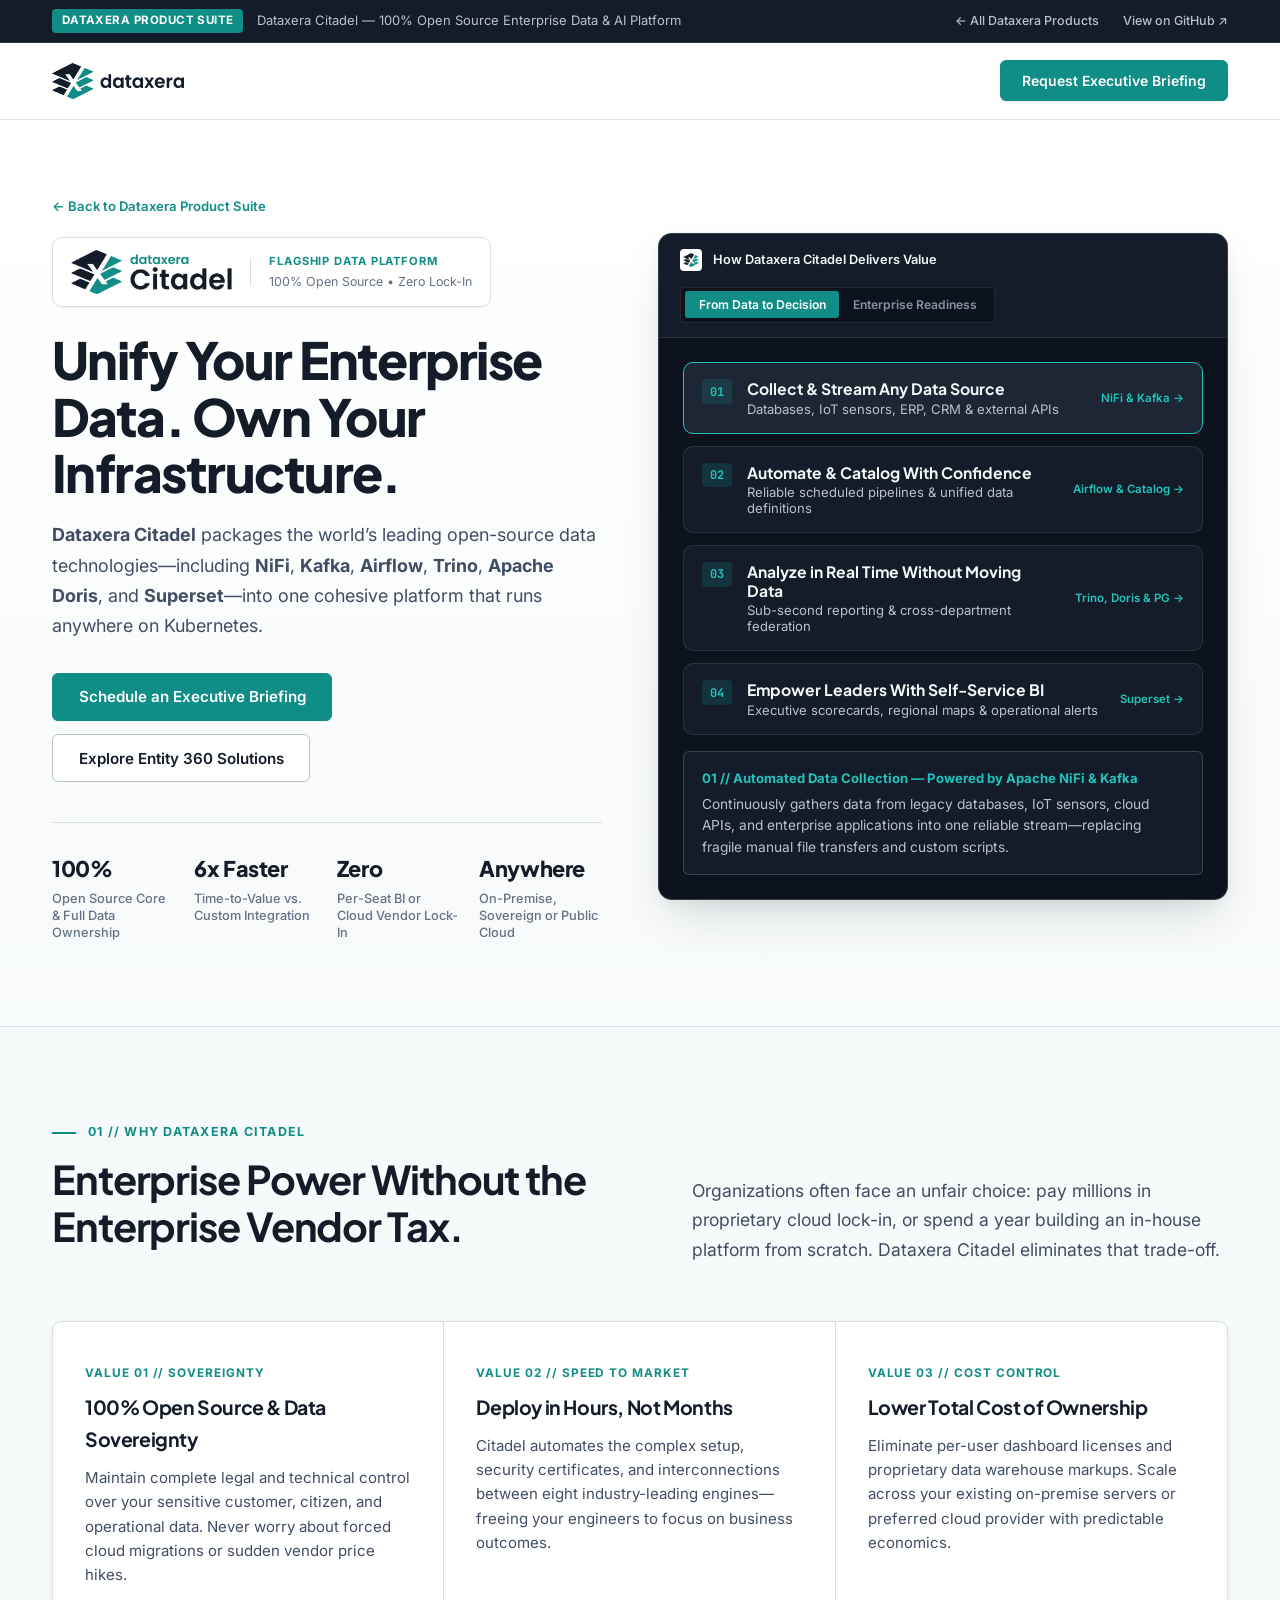
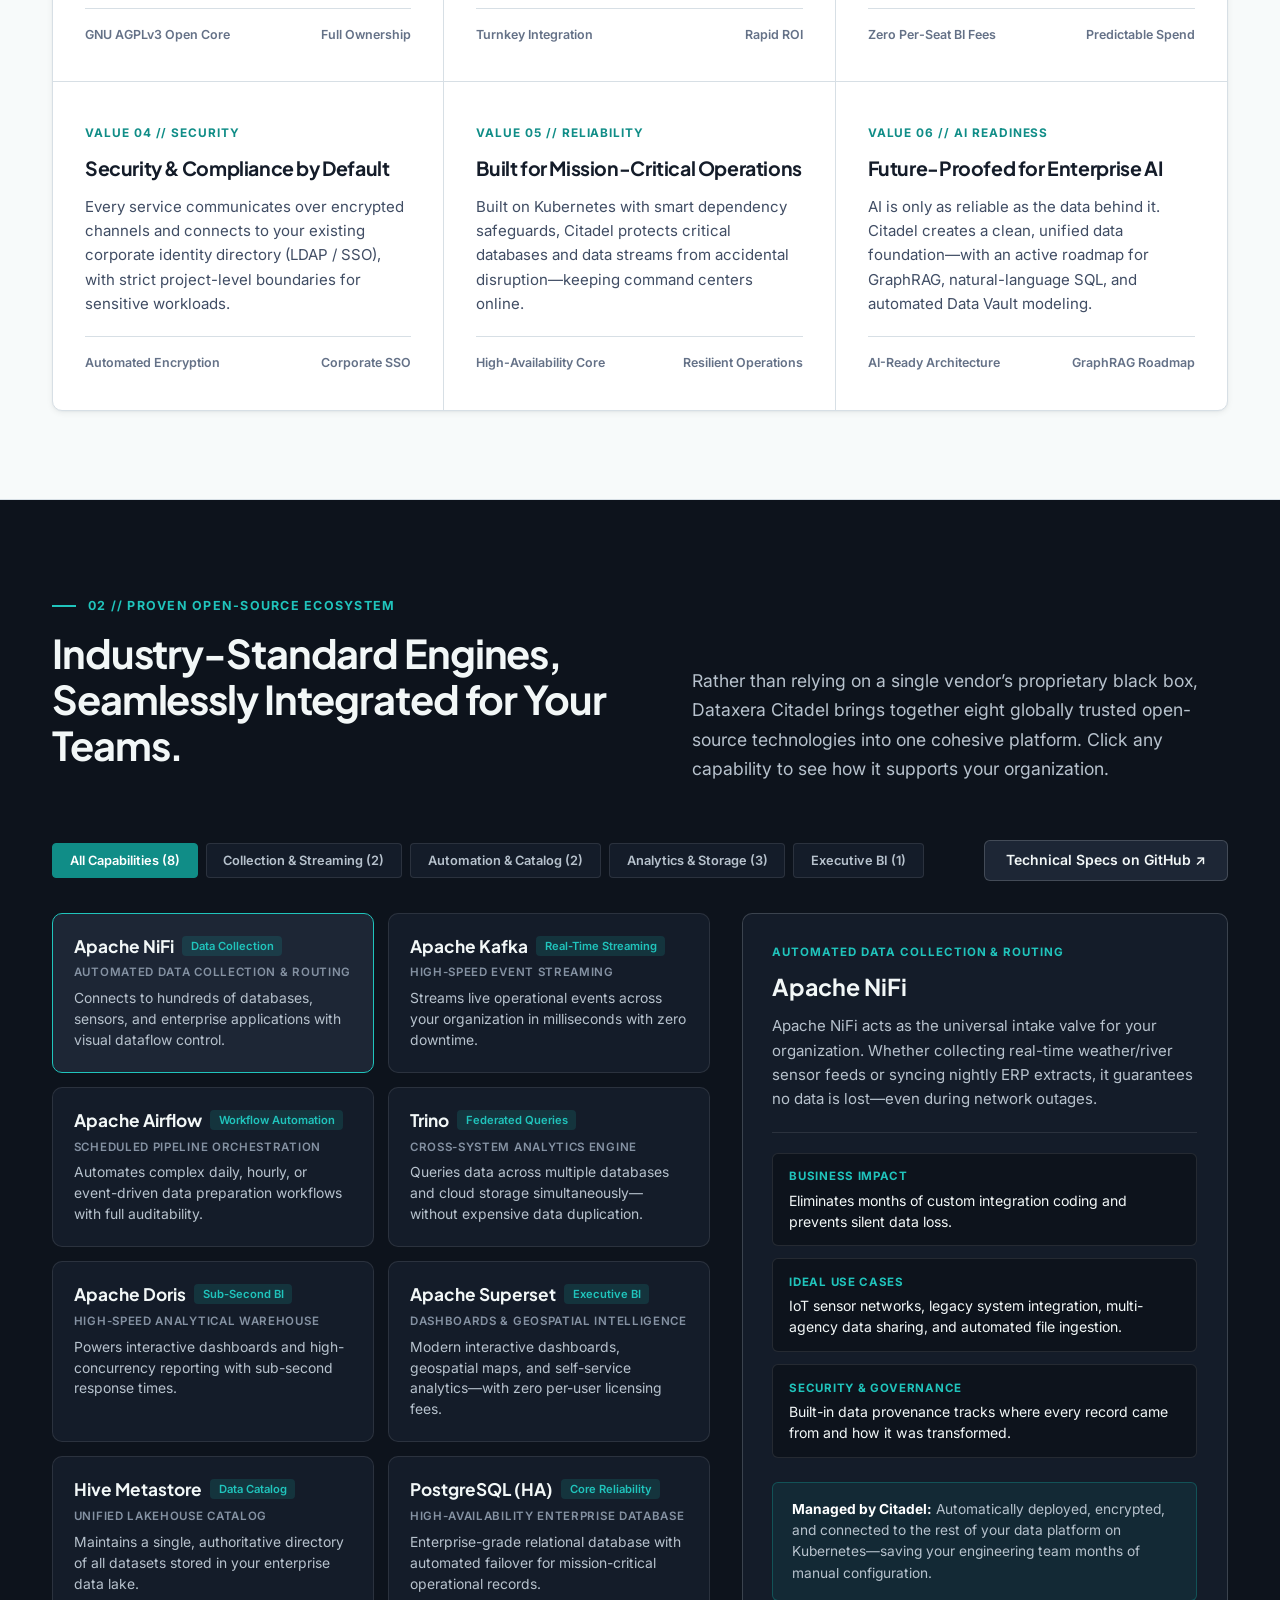
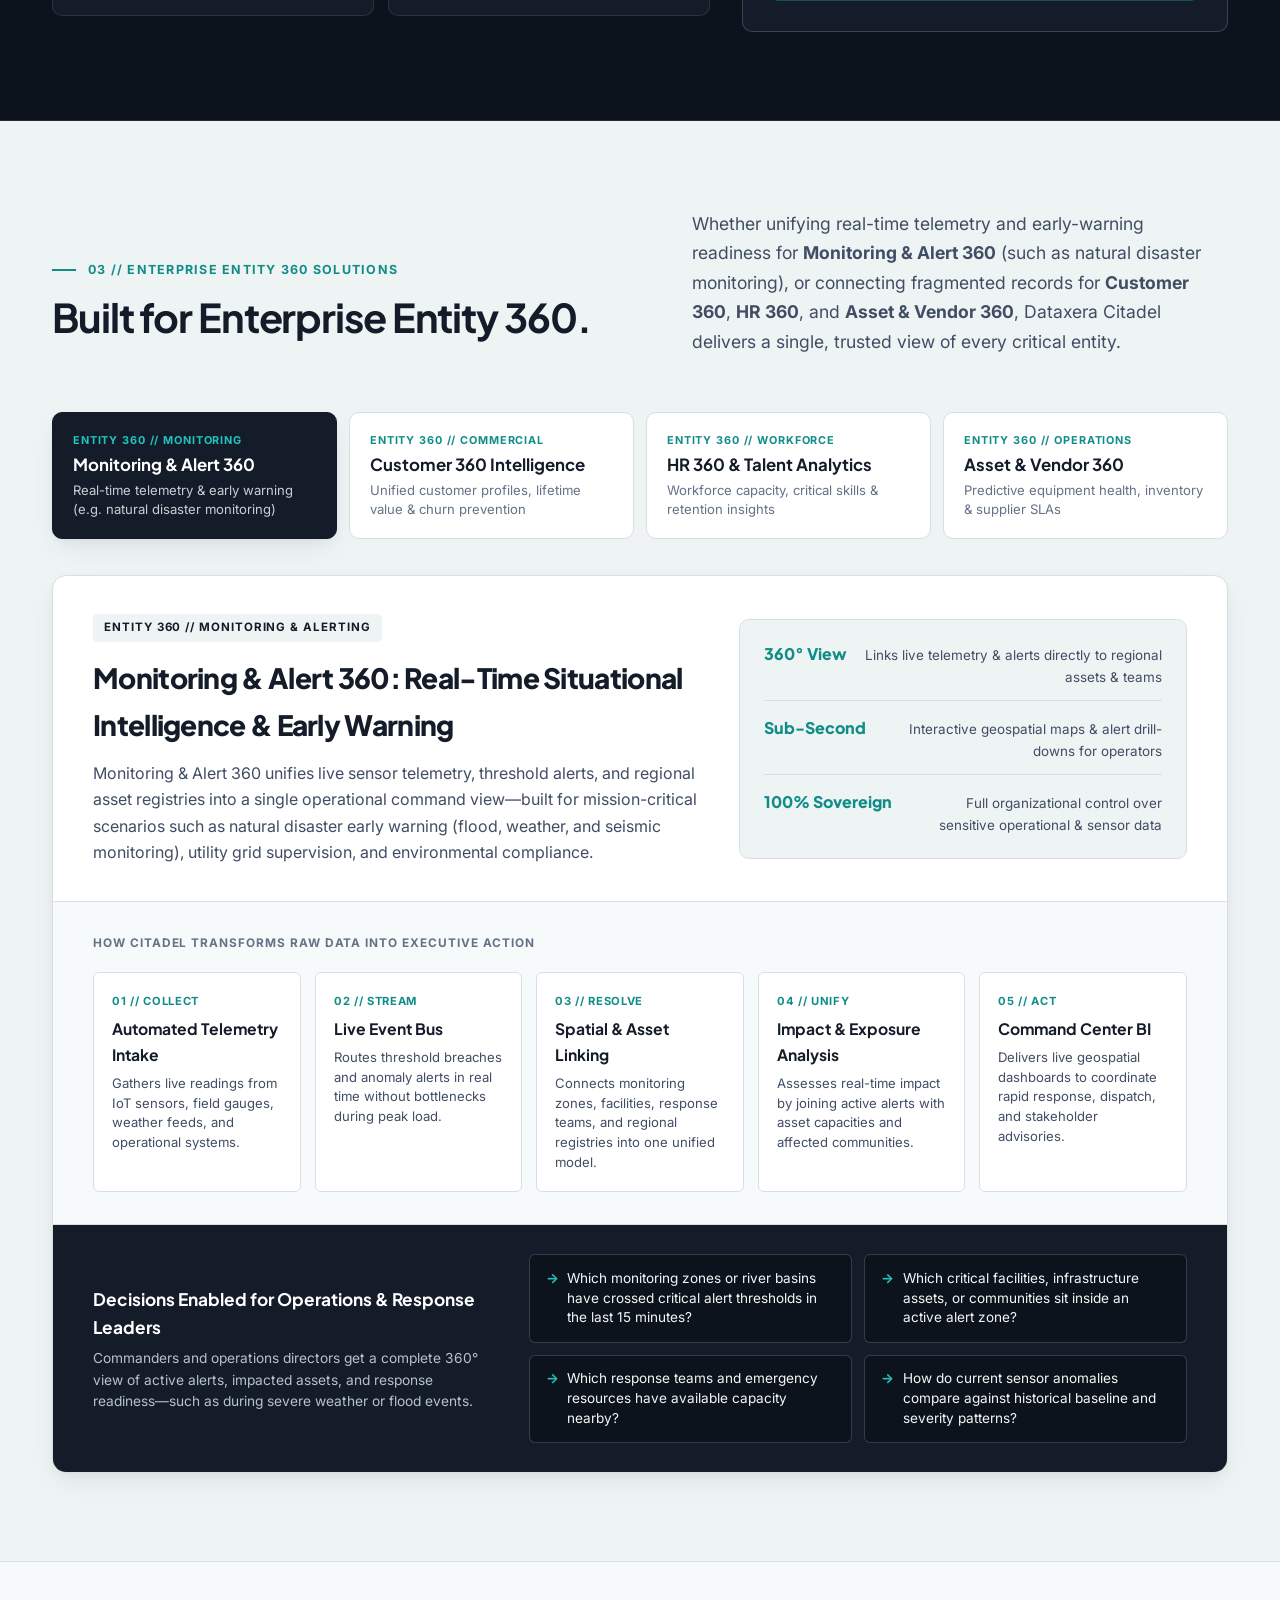
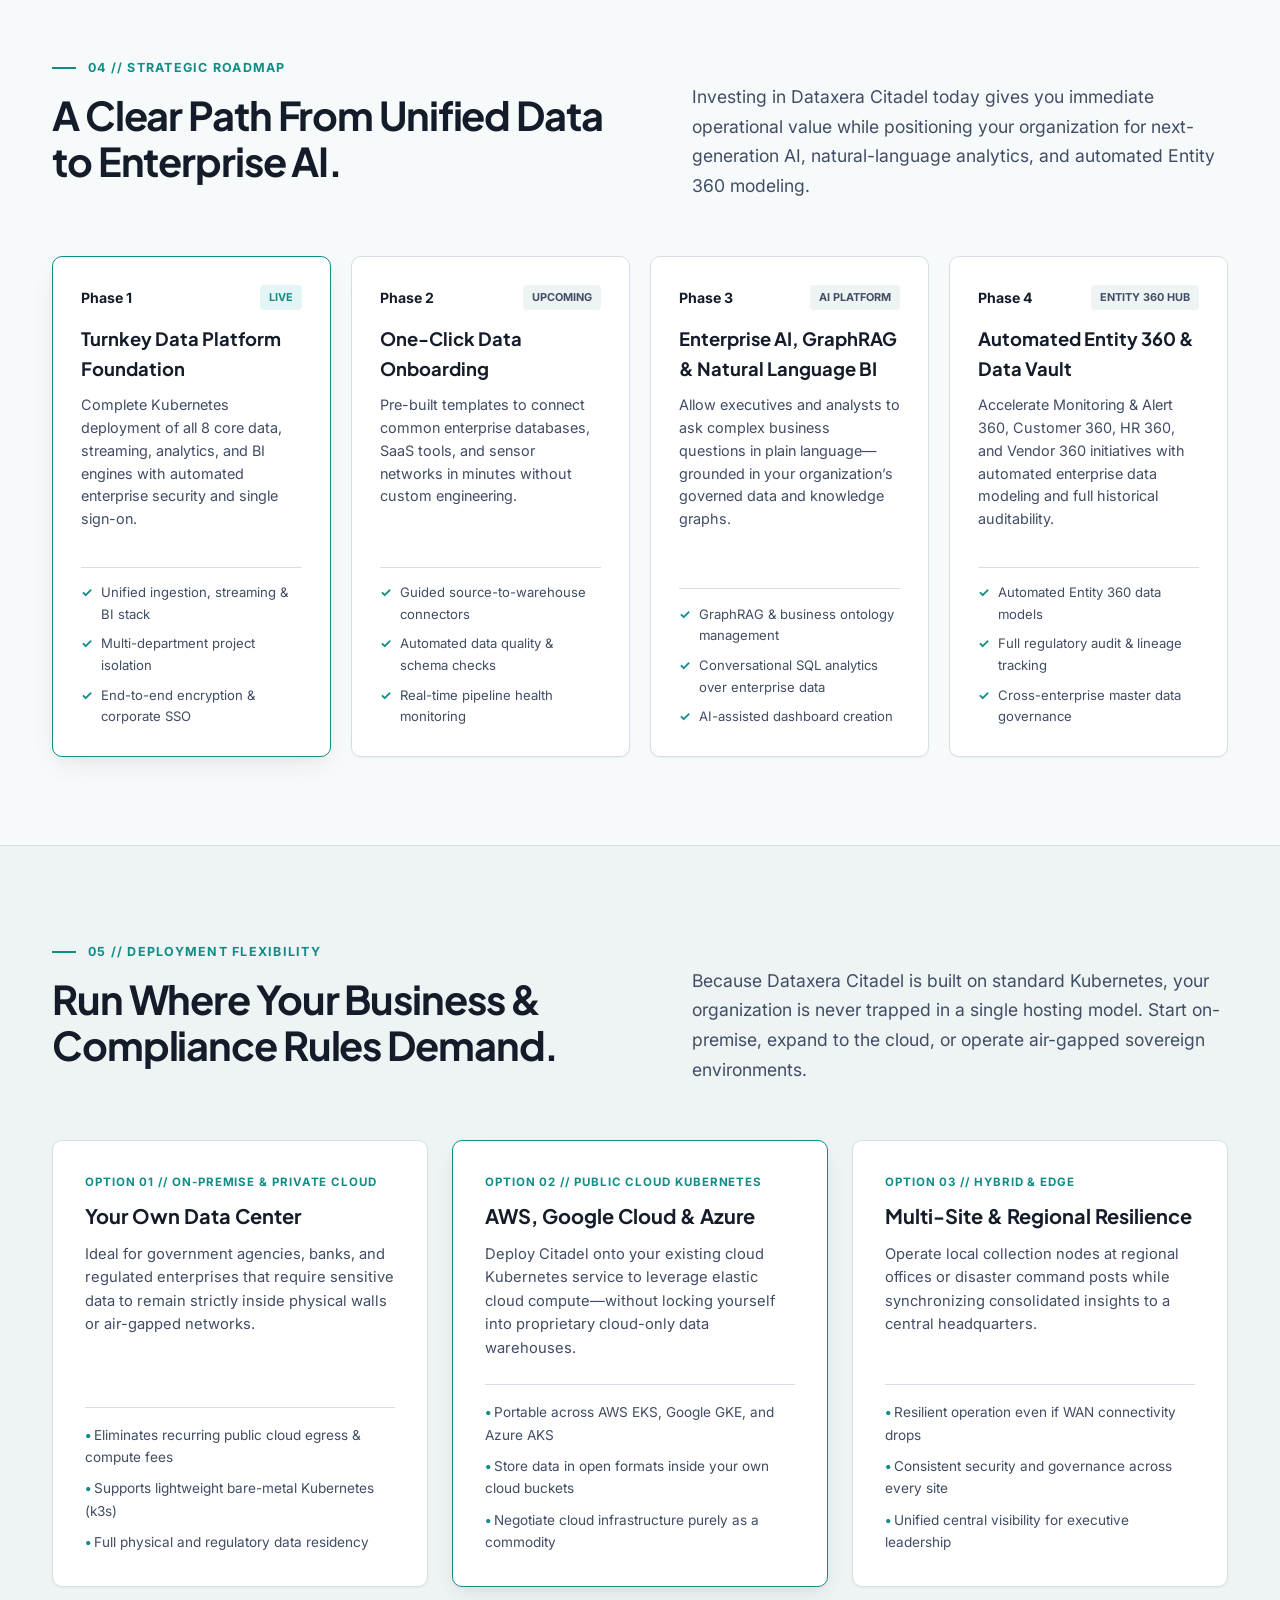
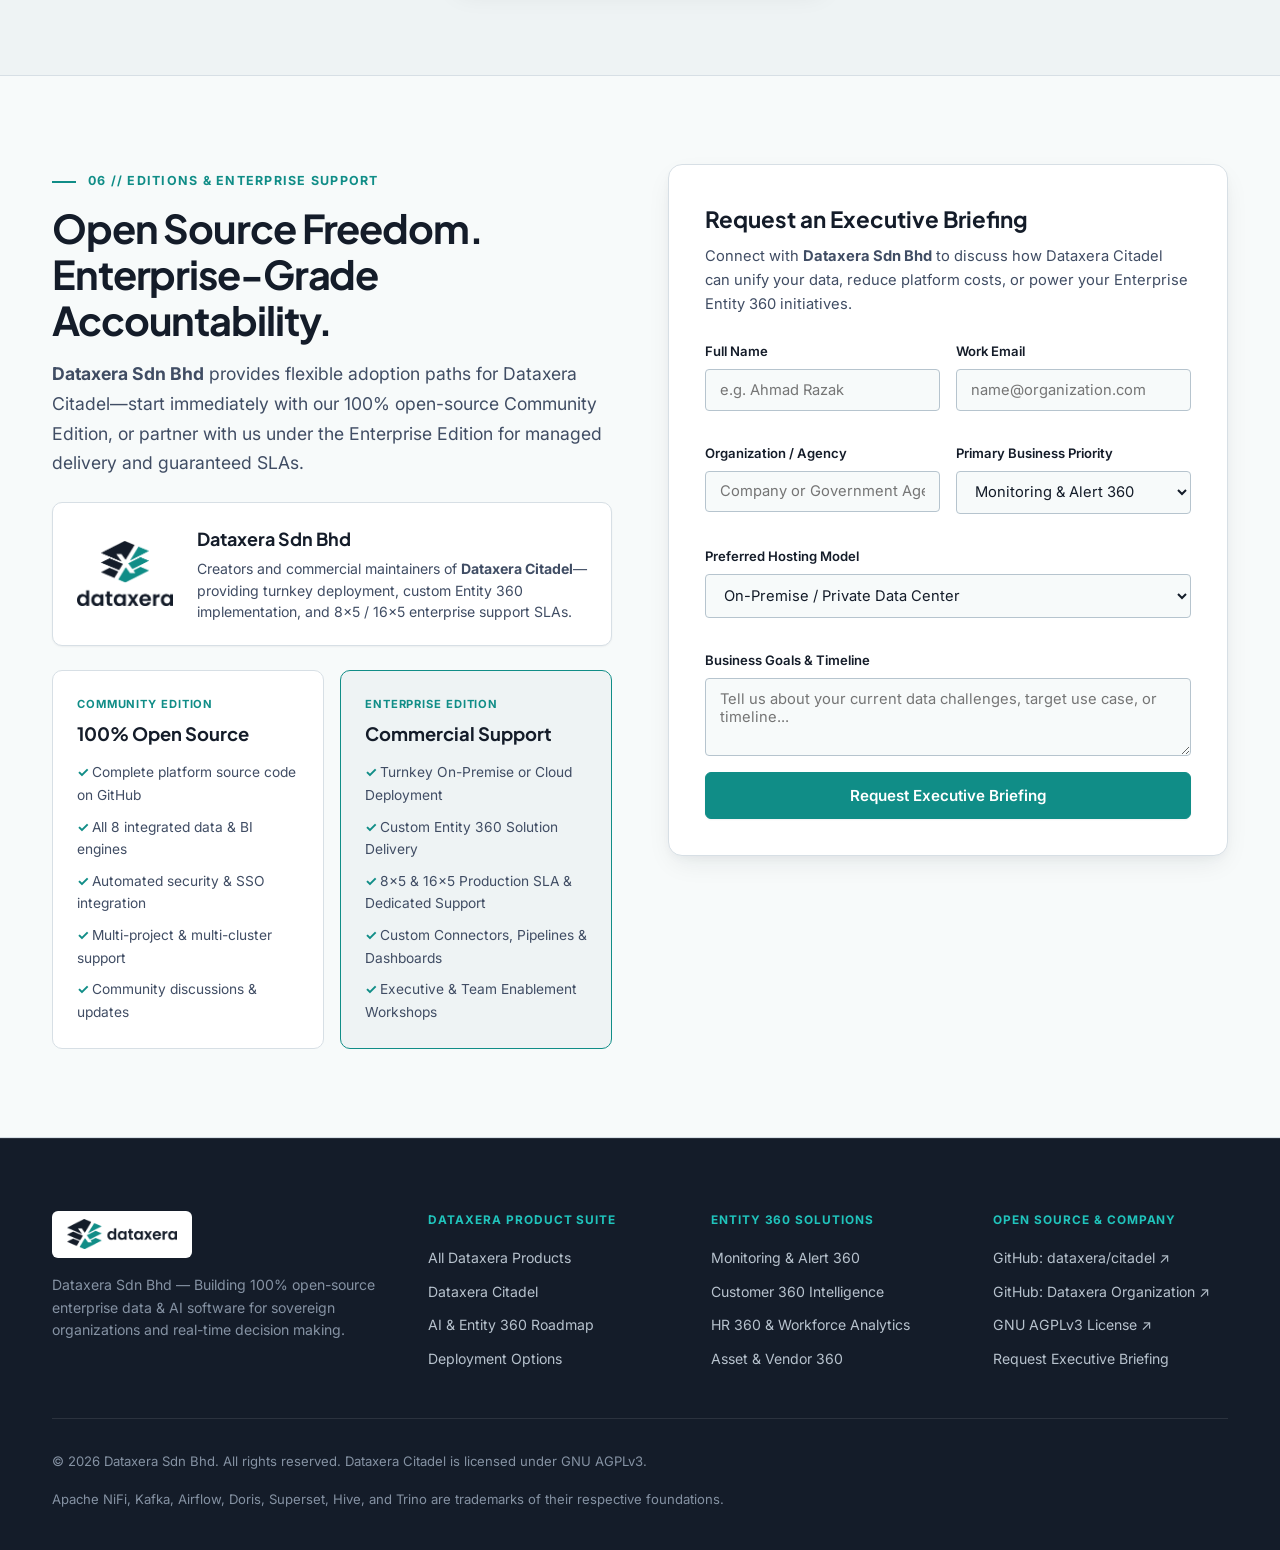
==== commit 2aabb3fc: "refine: generalize Natural Disaster 360 into Monitoring & Alert 360" ====
--- a/products/citadel/index.html
+++ b/products/citadel/index.html
@@ -416,16 +416,16 @@
             </h2>
           </div>
           <p class="section-lead">
-            Whether unifying regional hazard &amp; infrastructure readiness for <strong>Natural Disaster 360</strong>, or connecting fragmented records for <strong>Customer 360</strong>, <strong>HR 360</strong>, and <strong>Asset &amp; Vendor 360</strong>, Dataxera Citadel delivers a single, trusted view of every critical entity.
+            Whether unifying real-time telemetry and early-warning readiness for <strong>Monitoring &amp; Alert 360</strong> (such as natural disaster monitoring), or connecting fragmented records for <strong>Customer 360</strong>, <strong>HR 360</strong>, and <strong>Asset &amp; Vendor 360</strong>, Dataxera Citadel delivers a single, trusted view of every critical entity.
           </p>
         </div>
 
         <!-- Interactive Solution Switcher Tabs -->
         <div class="solutions-tabs-nav" role="tablist" aria-label="Select Entity 360 use case">
           <button type="button" class="solution-tab active" data-solution="disaster" id="sol-tab-disaster" role="tab">
-            <span class="solution-tab-badge">ENTITY 360 // PUBLIC SAFETY</span>
-            <span class="solution-tab-title">Natural Disaster 360</span>
-            <span class="solution-tab-sub">Unified hazard telemetry, critical assets &amp; community readiness</span>
+            <span class="solution-tab-badge">ENTITY 360 // MONITORING</span>
+            <span class="solution-tab-title">Monitoring &amp; Alert 360</span>
+            <span class="solution-tab-sub">Real-time telemetry &amp; early warning (e.g. natural disaster monitoring)</span>
           </button>
 
           <button type="button" class="solution-tab" data-solution="customer360" id="sol-tab-customer360" role="tab">
@@ -451,12 +451,12 @@
         <div class="blueprint-panel" aria-live="polite">
           <div class="blueprint-top">
             <div>
-              <span class="blueprint-status-tag entity-tag" id="bp-tag">ENTITY 360 // PUBLIC SAFETY &amp; RESILIENCE</span>
+              <span class="blueprint-status-tag entity-tag" id="bp-tag">ENTITY 360 // MONITORING &amp; ALERTING</span>
               <h3 class="blueprint-headline" id="bp-headline">
-                Natural Disaster 360: Unified Hazard, Asset &amp; Citizen Readiness
+                Monitoring &amp; Alert 360: Real-Time Situational Intelligence &amp; Early Warning
               </h3>
               <p class="blueprint-narrative" id="bp-narrative">
-                Natural Disaster 360 applies the Entity 360 model to emergency management—unifying live rainfall, river-level, seismic, and weather telemetry with critical infrastructure, evacuation shelters, and vulnerable population registries into a single operational view.
+                Monitoring &amp; Alert 360 unifies live sensor telemetry, threshold alerts, and regional asset registries into a single operational command view—built for mission-critical scenarios such as natural disaster early warning (flood, weather, and seismic monitoring), utility grid supervision, and environmental compliance.
               </p>
             </div>
             <div class="blueprint-outcomes" id="bp-outcomes">
@@ -566,7 +566,7 @@
               </div>
               <h3 class="phase-title">Automated Entity 360 &amp; Data Vault</h3>
               <p class="phase-desc">
-                Accelerate Natural Disaster 360, Customer 360, HR 360, and Vendor 360 initiatives with automated enterprise data modeling and full historical auditability.
+                Accelerate Monitoring &amp; Alert 360, Customer 360, HR 360, and Vendor 360 initiatives with automated enterprise data modeling and full historical auditability.
               </p>
             </div>
             <div class="phase-deliverables">
@@ -721,7 +721,7 @@
               <div class="form-group">
                 <label class="form-label" for="inquiry-usecase">Primary Business Priority</label>
                 <select class="form-select" id="inquiry-usecase" name="usecase">
-                  <option value="Natural Disaster 360">Natural Disaster 360</option>
+                  <option value="Monitoring &amp; Alert 360">Monitoring &amp; Alert 360</option>
                   <option value="Customer 360 Intelligence">Customer 360 Intelligence</option>
                   <option value="HR 360 &amp; Workforce Analytics">HR 360 &amp; Workforce Analytics</option>
                   <option value="Asset &amp; Vendor 360">Asset &amp; Vendor 360</option>
@@ -781,7 +781,7 @@
         <div>
           <div class="footer-col-title">Entity 360 Solutions</div>
           <ul class="footer-links">
-            <li><a href="#solutions" id="footer-link-disaster">Natural Disaster 360</a></li>
+            <li><a href="#solutions" id="footer-link-disaster">Monitoring &amp; Alert 360</a></li>
             <li><a href="#solutions" id="footer-link-customer360">Customer 360 Intelligence</a></li>
             <li><a href="#solutions" id="footer-link-hr360">HR 360 &amp; Workforce Analytics</a></li>
             <li><a href="#solutions" id="footer-link-asset360">Asset &amp; Vendor 360</a></li>
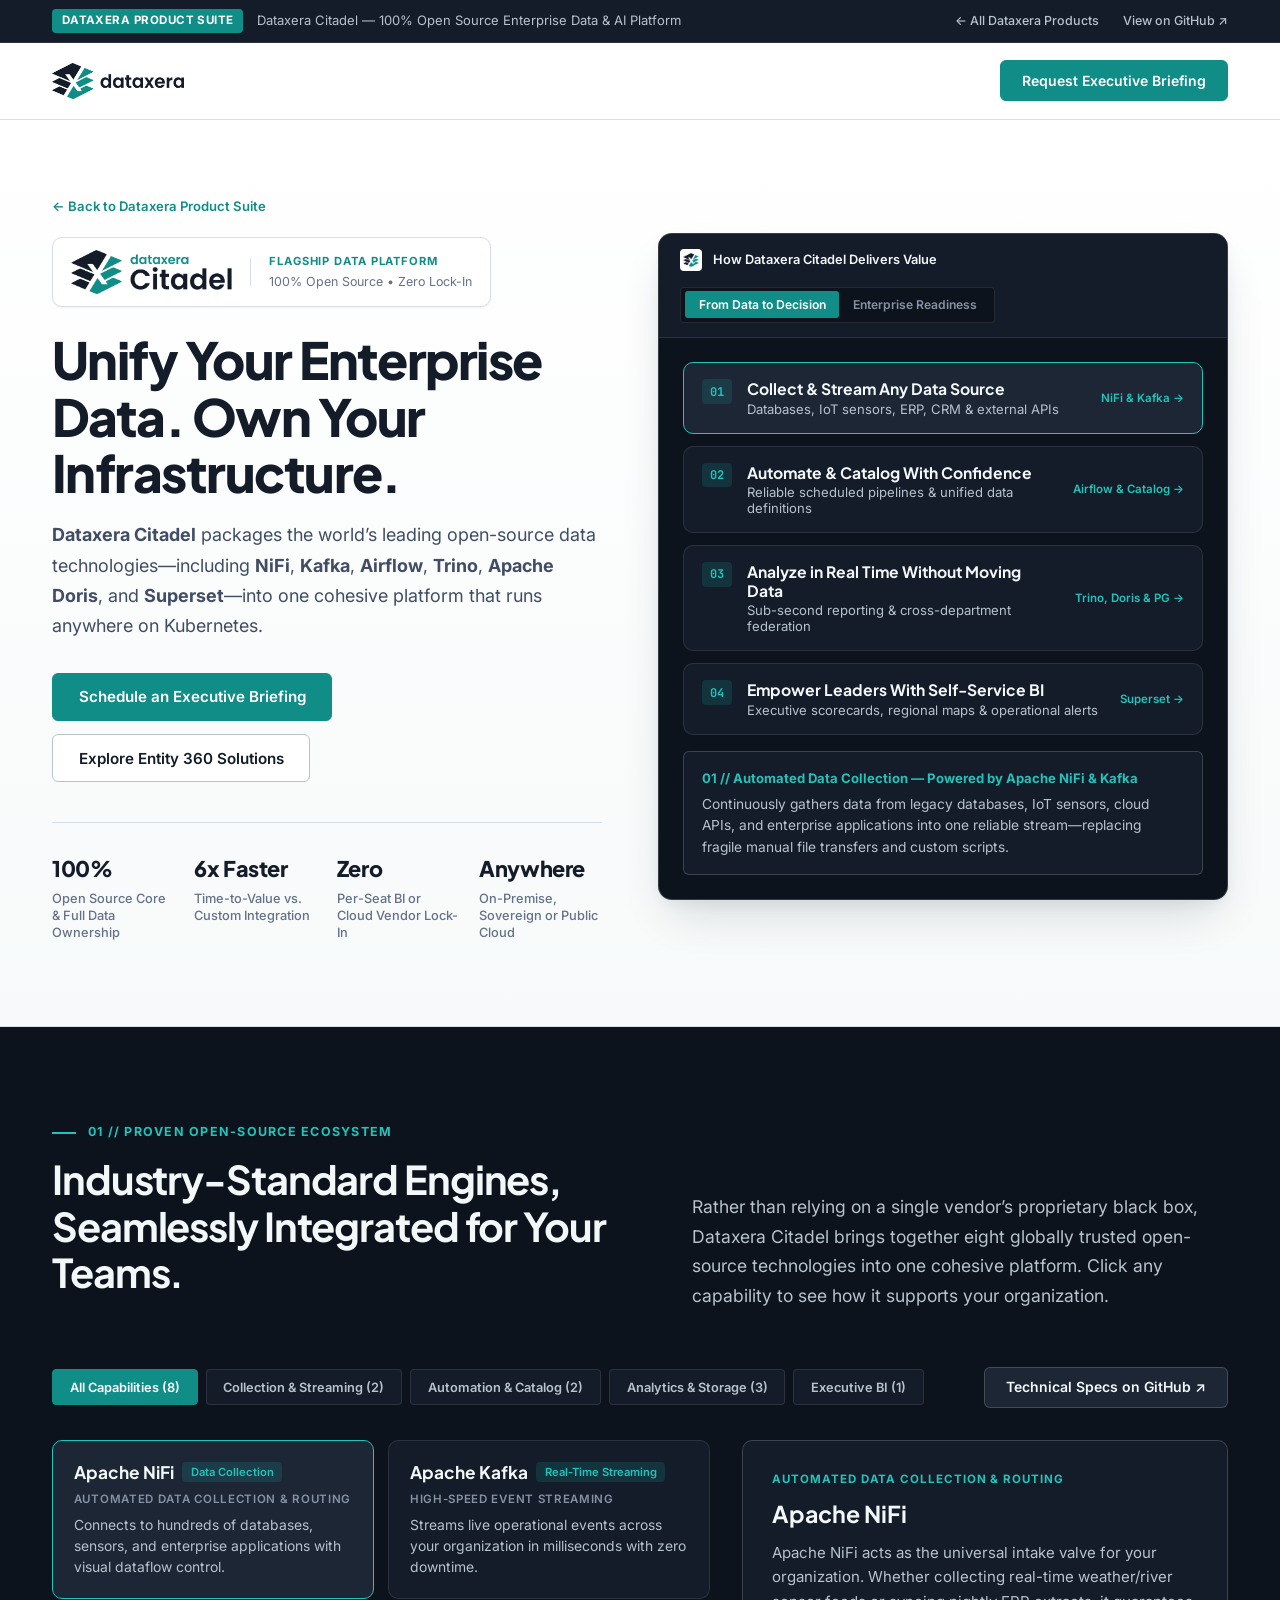
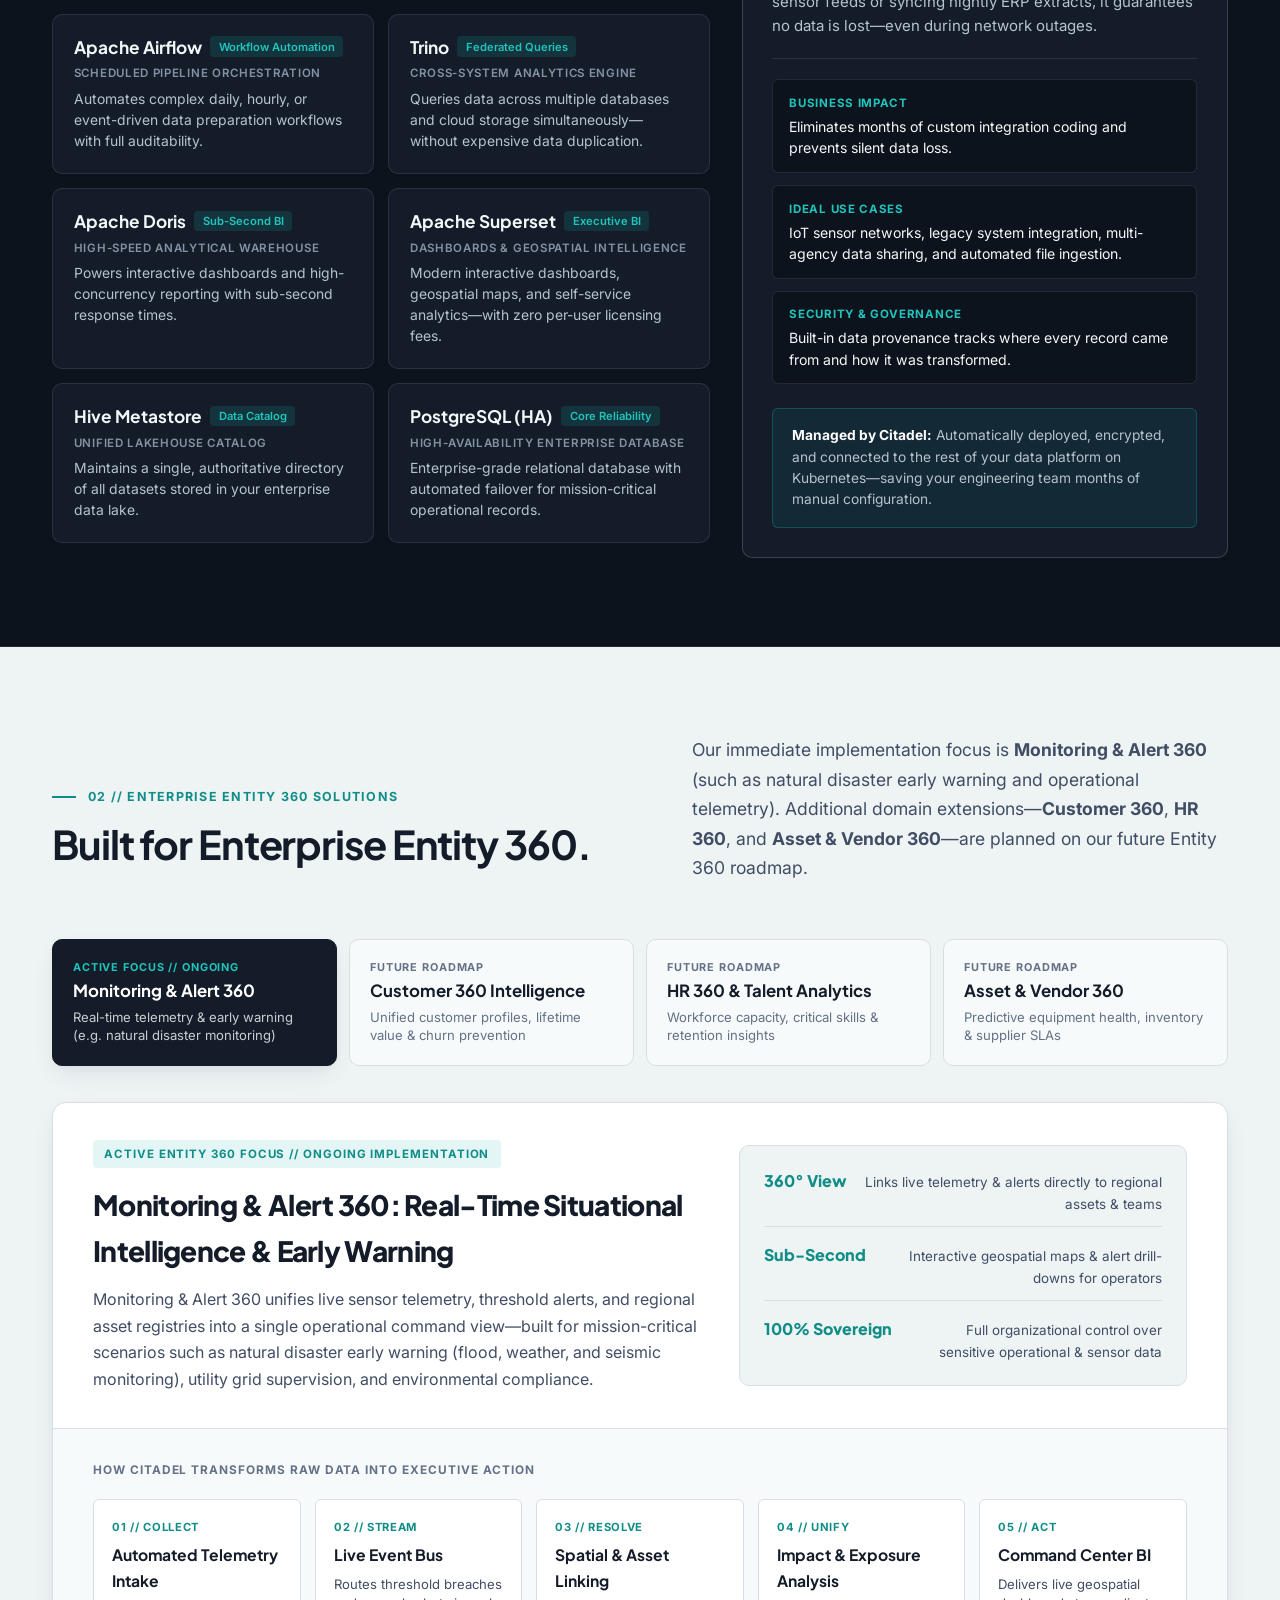
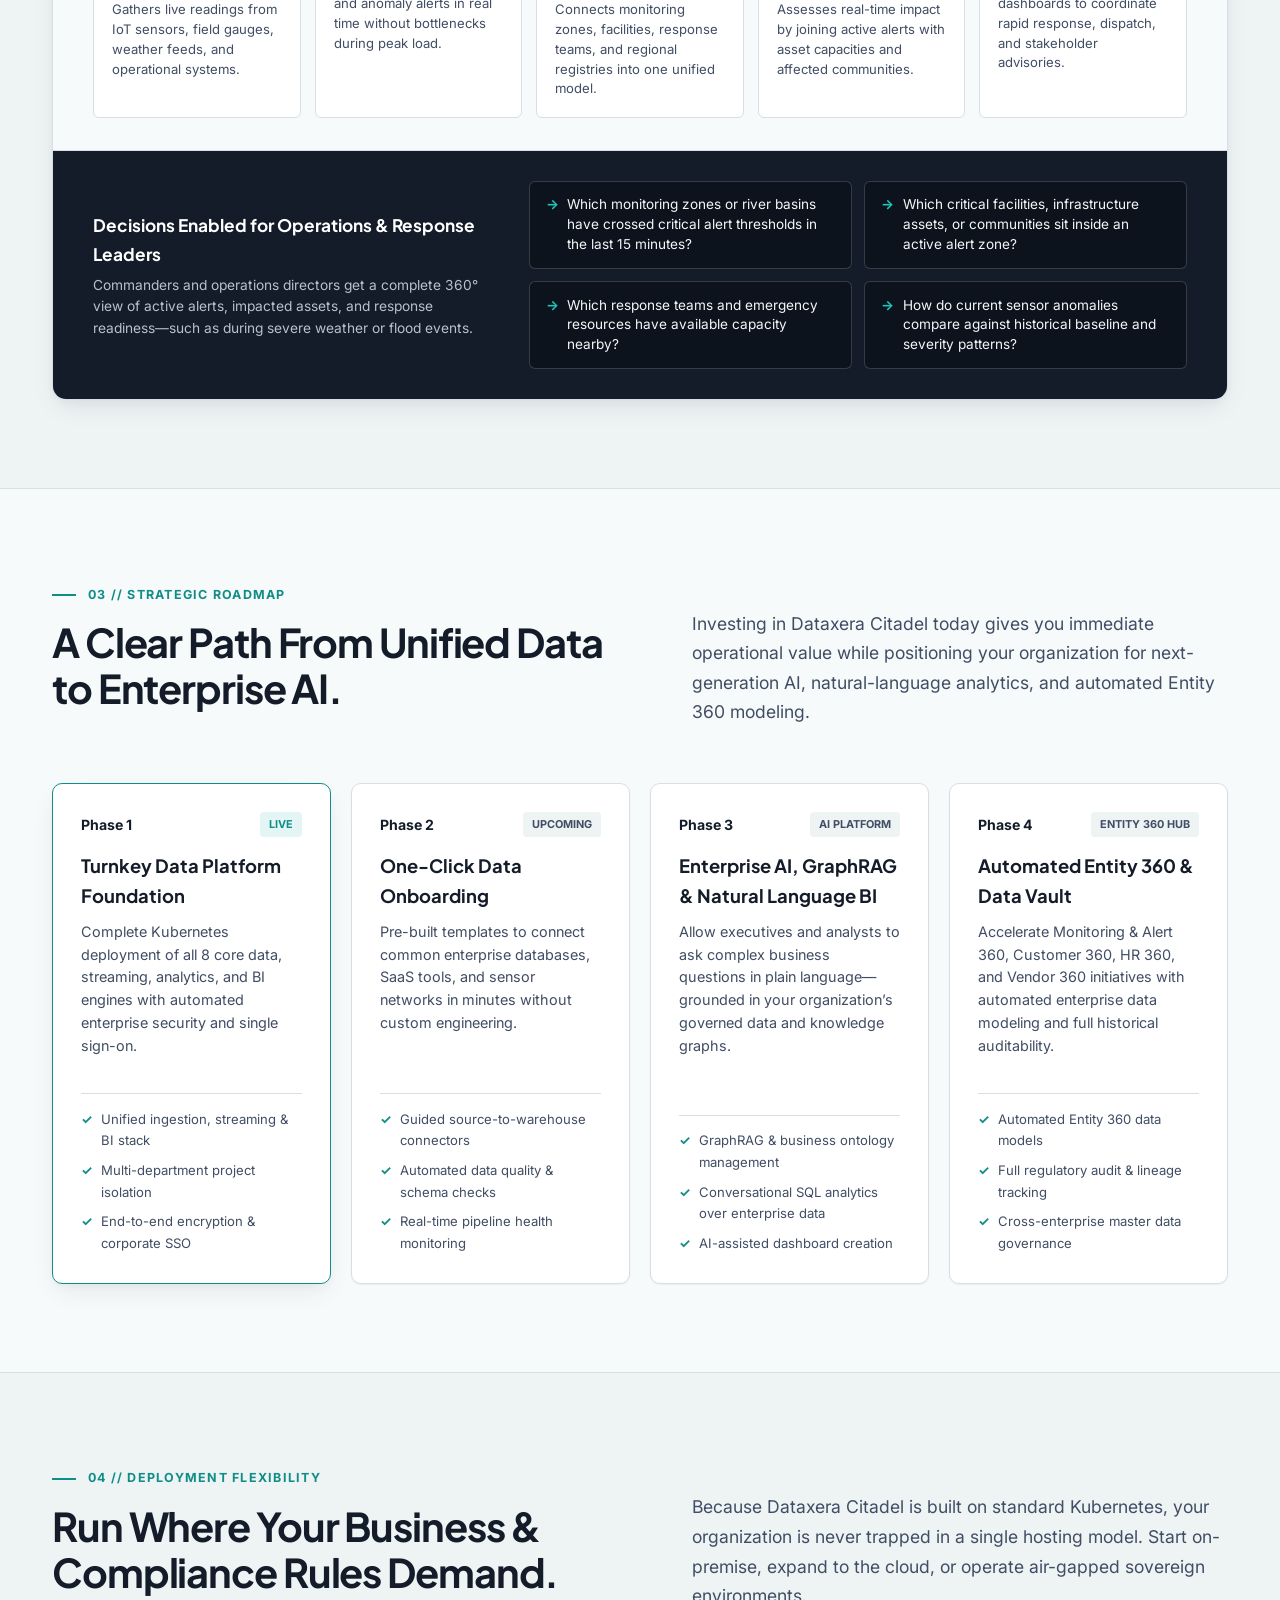
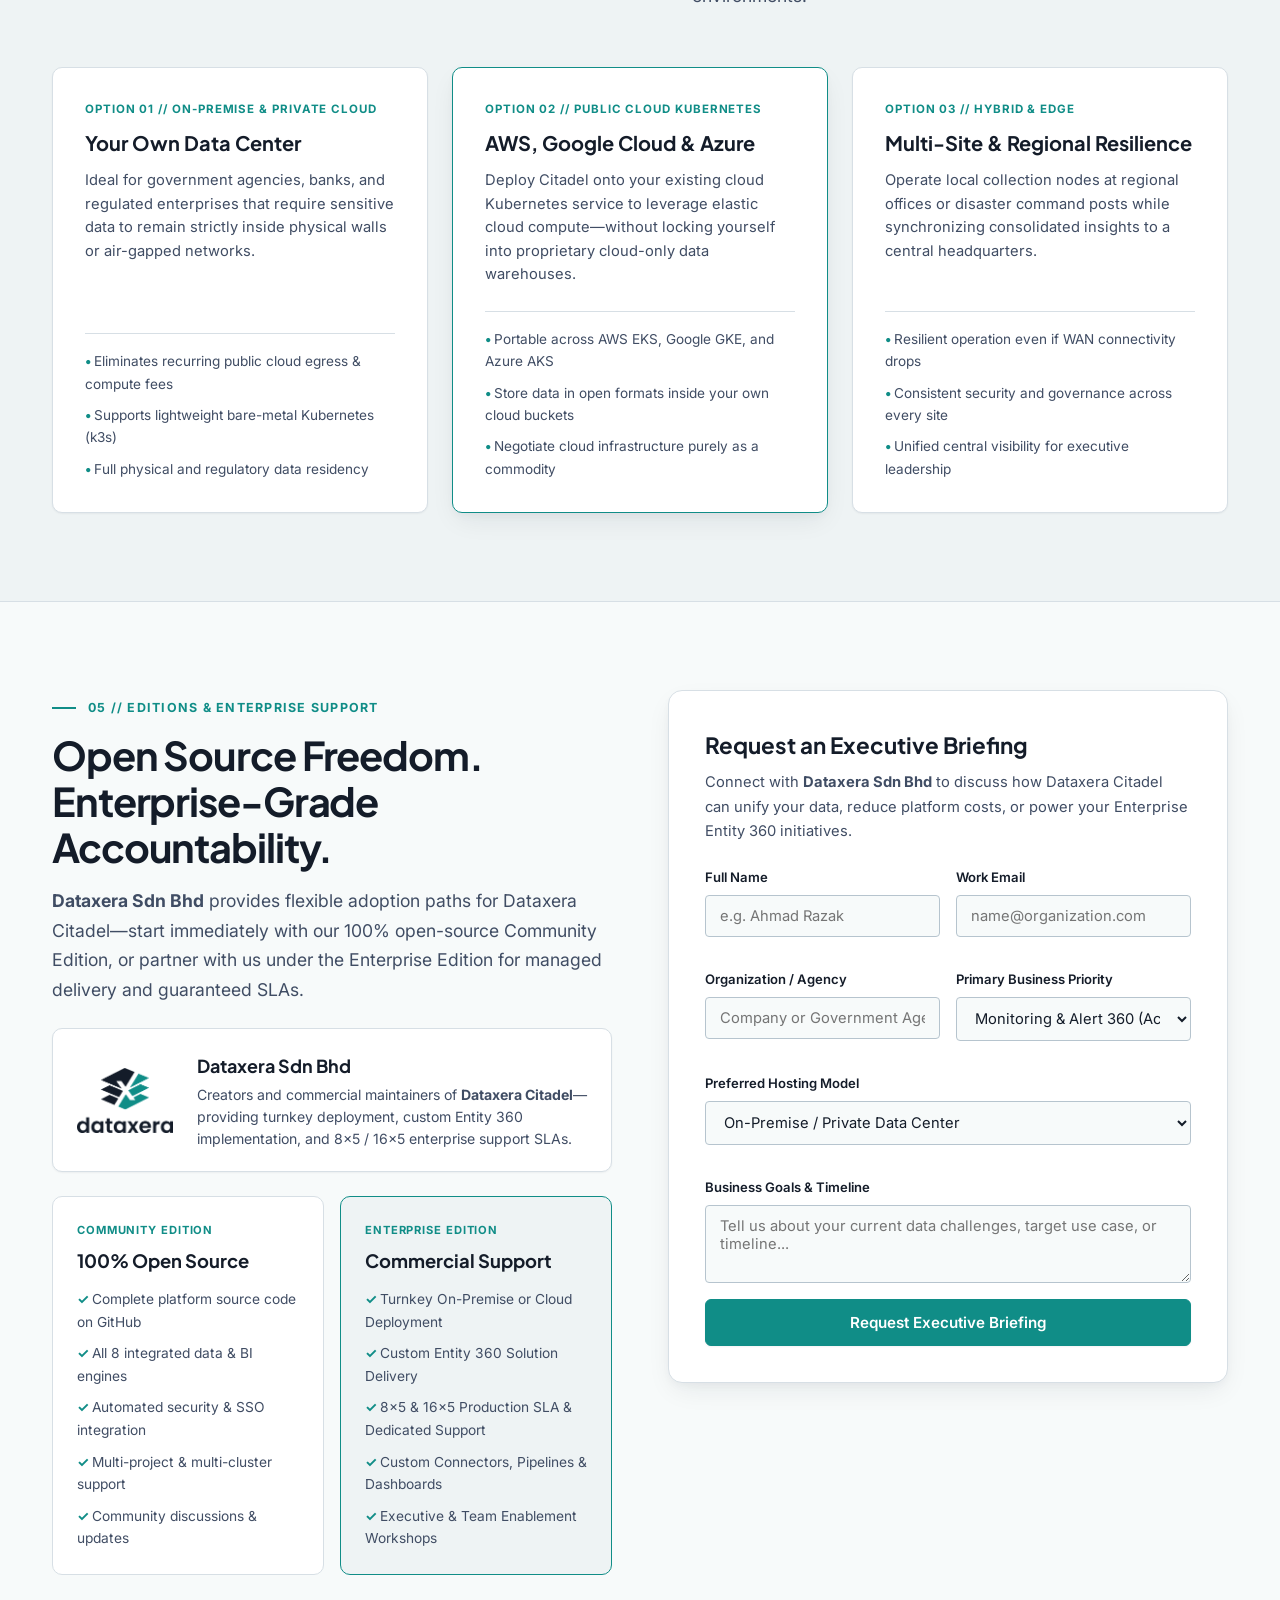
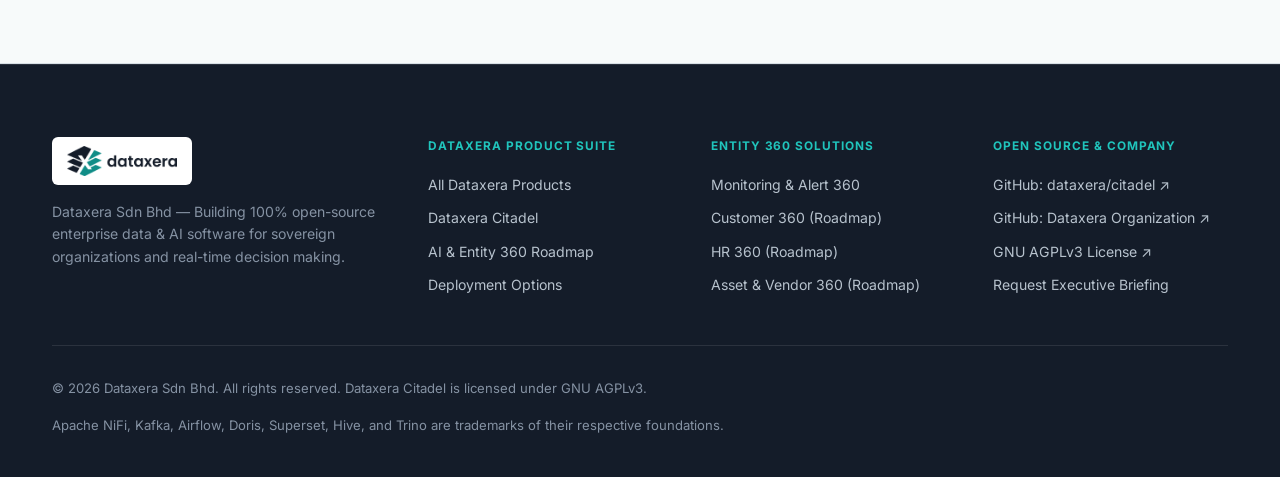
==== commit 32468f5e: "Remove page redundancy and mark Entity 360 roadmap vs active focus" ====
--- a/products/citadel/index.html
+++ b/products/citadel/index.html
@@ -230,118 +230,13 @@
     </section>
 
     <!-- ======================================================================
-         Section 01 — Strategic Business Value Pillars
-         ====================================================================== -->
-    <section class="section-block" id="platform">
-      <div class="container">
-        <div class="section-header-split">
-          <div>
-            <div class="section-kicker">01 // WHY DATAXERA CITADEL</div>
-            <h2 class="section-title">
-              Enterprise Power Without the Enterprise Vendor Tax.
-            </h2>
-          </div>
-          <p class="section-lead">
-            Organizations often face an unfair choice: pay millions in proprietary cloud lock-in, or spend a year building an in-house platform from scratch. Dataxera Citadel eliminates that trade-off.
-          </p>
-        </div>
-
-        <div class="pillars-table-grid">
-          <article class="pillar-cell">
-            <div>
-              <span class="pillar-index">VALUE 01 // SOVEREIGNTY</span>
-              <h3 class="pillar-title">100% Open Source &amp; Data Sovereignty</h3>
-              <p class="pillar-body">
-                Maintain complete legal and technical control over your sensitive customer, citizen, and operational data. Never worry about forced cloud migrations or sudden vendor price hikes.
-              </p>
-            </div>
-            <div class="pillar-spec-foot">
-              <span>GNU AGPLv3 Open Core</span>
-              <span>Full Ownership</span>
-            </div>
-          </article>
-
-          <article class="pillar-cell">
-            <div>
-              <span class="pillar-index">VALUE 02 // SPEED TO MARKET</span>
-              <h3 class="pillar-title">Deploy in Hours, Not Months</h3>
-              <p class="pillar-body">
-                Citadel automates the complex setup, security certificates, and interconnections between eight industry-leading engines—freeing your engineers to focus on business outcomes.
-              </p>
-            </div>
-            <div class="pillar-spec-foot">
-              <span>Turnkey Integration</span>
-              <span>Rapid ROI</span>
-            </div>
-          </article>
-
-          <article class="pillar-cell">
-            <div>
-              <span class="pillar-index">VALUE 03 // COST CONTROL</span>
-              <h3 class="pillar-title">Lower Total Cost of Ownership</h3>
-              <p class="pillar-body">
-                Eliminate per-user dashboard licenses and proprietary data warehouse markups. Scale across your existing on-premise servers or preferred cloud provider with predictable economics.
-              </p>
-            </div>
-            <div class="pillar-spec-foot">
-              <span>Zero Per-Seat BI Fees</span>
-              <span>Predictable Spend</span>
-            </div>
-          </article>
-
-          <article class="pillar-cell">
-            <div>
-              <span class="pillar-index">VALUE 04 // SECURITY</span>
-              <h3 class="pillar-title">Security &amp; Compliance by Default</h3>
-              <p class="pillar-body">
-                Every service communicates over encrypted channels and connects to your existing corporate identity directory (LDAP / SSO), with strict project-level boundaries for sensitive workloads.
-              </p>
-            </div>
-            <div class="pillar-spec-foot">
-              <span>Automated Encryption</span>
-              <span>Corporate SSO</span>
-            </div>
-          </article>
-
-          <article class="pillar-cell">
-            <div>
-              <span class="pillar-index">VALUE 05 // RELIABILITY</span>
-              <h3 class="pillar-title">Built for Mission-Critical Operations</h3>
-              <p class="pillar-body">
-                Built on Kubernetes with smart dependency safeguards, Citadel protects critical databases and data streams from accidental disruption—keeping command centers online.
-              </p>
-            </div>
-            <div class="pillar-spec-foot">
-              <span>High-Availability Core</span>
-              <span>Resilient Operations</span>
-            </div>
-          </article>
-
-          <article class="pillar-cell">
-            <div>
-              <span class="pillar-index">VALUE 06 // AI READINESS</span>
-              <h3 class="pillar-title">Future-Proofed for Enterprise AI</h3>
-              <p class="pillar-body">
-                AI is only as reliable as the data behind it. Citadel creates a clean, unified data foundation—with an active roadmap for GraphRAG, natural-language SQL, and automated Data Vault modeling.
-              </p>
-            </div>
-            <div class="pillar-spec-foot">
-              <span>AI-Ready Architecture</span>
-              <span>GraphRAG Roadmap</span>
-            </div>
-          </article>
-        </div>
-      </div>
-    </section>
-
-    <!-- ======================================================================
-         Section 02 — Proven Open-Source Ecosystem (Business Capability View)
+         Section 01 — Proven Open-Source Ecosystem (Business Capability View)
          ====================================================================== -->
     <section class="section-block section-dark" id="stack">
       <div class="container">
         <div class="section-header-split">
           <div>
-            <div class="section-kicker">02 // PROVEN OPEN-SOURCE ECOSYSTEM</div>
+            <div class="section-kicker">01 // PROVEN OPEN-SOURCE ECOSYSTEM</div>
             <h2 class="section-title">
               Industry-Standard Engines, Seamlessly Integrated for Your Teams.
             </h2>
@@ -404,44 +299,44 @@
     </section>
 
     <!-- ======================================================================
-         Section 03 — Built for Enterprise Entity 360
+         Section 02 — Built for Enterprise Entity 360
          ====================================================================== -->
     <section class="section-block section-subtle" id="solutions">
       <div class="container">
         <div class="section-header-split">
           <div>
-            <div class="section-kicker">03 // ENTERPRISE ENTITY 360 SOLUTIONS</div>
+            <div class="section-kicker">02 // ENTERPRISE ENTITY 360 SOLUTIONS</div>
             <h2 class="section-title">
               Built for Enterprise Entity 360.
             </h2>
           </div>
           <p class="section-lead">
-            Whether unifying real-time telemetry and early-warning readiness for <strong>Monitoring &amp; Alert 360</strong> (such as natural disaster monitoring), or connecting fragmented records for <strong>Customer 360</strong>, <strong>HR 360</strong>, and <strong>Asset &amp; Vendor 360</strong>, Dataxera Citadel delivers a single, trusted view of every critical entity.
+            Our immediate implementation focus is <strong>Monitoring &amp; Alert 360</strong> (such as natural disaster early warning and operational telemetry). Additional domain extensions—<strong>Customer 360</strong>, <strong>HR 360</strong>, and <strong>Asset &amp; Vendor 360</strong>—are planned on our future Entity 360 roadmap.
           </p>
         </div>
 
         <!-- Interactive Solution Switcher Tabs -->
         <div class="solutions-tabs-nav" role="tablist" aria-label="Select Entity 360 use case">
           <button type="button" class="solution-tab active" data-solution="disaster" id="sol-tab-disaster" role="tab">
-            <span class="solution-tab-badge">ENTITY 360 // MONITORING</span>
+            <span class="solution-tab-badge">ACTIVE FOCUS // ONGOING</span>
             <span class="solution-tab-title">Monitoring &amp; Alert 360</span>
             <span class="solution-tab-sub">Real-time telemetry &amp; early warning (e.g. natural disaster monitoring)</span>
           </button>
 
-          <button type="button" class="solution-tab" data-solution="customer360" id="sol-tab-customer360" role="tab">
-            <span class="solution-tab-badge">ENTITY 360 // COMMERCIAL</span>
+          <button type="button" class="solution-tab roadmap-tab" data-solution="customer360" id="sol-tab-customer360" role="tab">
+            <span class="solution-tab-badge roadmap-badge">FUTURE ROADMAP</span>
             <span class="solution-tab-title">Customer 360 Intelligence</span>
             <span class="solution-tab-sub">Unified customer profiles, lifetime value &amp; churn prevention</span>
           </button>
 
-          <button type="button" class="solution-tab" data-solution="hr360" id="sol-tab-hr360" role="tab">
-            <span class="solution-tab-badge">ENTITY 360 // WORKFORCE</span>
+          <button type="button" class="solution-tab roadmap-tab" data-solution="hr360" id="sol-tab-hr360" role="tab">
+            <span class="solution-tab-badge roadmap-badge">FUTURE ROADMAP</span>
             <span class="solution-tab-title">HR 360 &amp; Talent Analytics</span>
             <span class="solution-tab-sub">Workforce capacity, critical skills &amp; retention insights</span>
           </button>
 
-          <button type="button" class="solution-tab" data-solution="asset360" id="sol-tab-asset360" role="tab">
-            <span class="solution-tab-badge">ENTITY 360 // OPERATIONS</span>
+          <button type="button" class="solution-tab roadmap-tab" data-solution="asset360" id="sol-tab-asset360" role="tab">
+            <span class="solution-tab-badge roadmap-badge">FUTURE ROADMAP</span>
             <span class="solution-tab-title">Asset &amp; Vendor 360</span>
             <span class="solution-tab-sub">Predictive equipment health, inventory &amp; supplier SLAs</span>
           </button>
@@ -451,7 +346,7 @@
         <div class="blueprint-panel" aria-live="polite">
           <div class="blueprint-top">
             <div>
-              <span class="blueprint-status-tag entity-tag" id="bp-tag">ENTITY 360 // MONITORING &amp; ALERTING</span>
+              <span class="blueprint-status-tag entity-tag" id="bp-tag">ACTIVE ENTITY 360 FOCUS // ONGOING IMPLEMENTATION</span>
               <h3 class="blueprint-headline" id="bp-headline">
                 Monitoring &amp; Alert 360: Real-Time Situational Intelligence &amp; Early Warning
               </h3>
@@ -487,13 +382,13 @@
     </section>
 
     <!-- ======================================================================
-         Section 04 — Strategic Product Roadmap
+         Section 03 — Strategic Product Roadmap
          ====================================================================== -->
     <section class="section-block" id="roadmap">
       <div class="container">
         <div class="section-header-split">
           <div>
-            <div class="section-kicker">04 // STRATEGIC ROADMAP</div>
+            <div class="section-kicker">03 // STRATEGIC ROADMAP</div>
             <h2 class="section-title">
               A Clear Path From Unified Data to Enterprise AI.
             </h2>
@@ -580,13 +475,13 @@
     </section>
 
     <!-- ======================================================================
-         Section 05 — Deployment Flexibility & Infrastructure Sovereignty
+         Section 04 — Deployment Flexibility & Infrastructure Sovereignty
          ====================================================================== -->
     <section class="section-block section-subtle" id="deployment">
       <div class="container">
         <div class="section-header-split">
           <div>
-            <div class="section-kicker">05 // DEPLOYMENT FLEXIBILITY</div>
+            <div class="section-kicker">04 // DEPLOYMENT FLEXIBILITY</div>
             <h2 class="section-title">
               Run Where Your Business &amp; Compliance Rules Demand.
             </h2>
@@ -646,12 +541,12 @@
     </section>
 
     <!-- ======================================================================
-         Section 06 — Editions & Executive Briefing
+         Section 05 — Editions & Executive Briefing
          ====================================================================== -->
     <section class="section-block" id="company">
       <div class="container corporate-grid">
         <div>
-          <div class="section-kicker">06 // EDITIONS &amp; ENTERPRISE SUPPORT</div>
+          <div class="section-kicker">05 // EDITIONS &amp; ENTERPRISE SUPPORT</div>
           <h2 class="section-title">
             Open Source Freedom. Enterprise-Grade Accountability.
           </h2>
@@ -721,11 +616,11 @@
               <div class="form-group">
                 <label class="form-label" for="inquiry-usecase">Primary Business Priority</label>
                 <select class="form-select" id="inquiry-usecase" name="usecase">
-                  <option value="Monitoring &amp; Alert 360">Monitoring &amp; Alert 360</option>
-                  <option value="Customer 360 Intelligence">Customer 360 Intelligence</option>
-                  <option value="HR 360 &amp; Workforce Analytics">HR 360 &amp; Workforce Analytics</option>
-                  <option value="Asset &amp; Vendor 360">Asset &amp; Vendor 360</option>
+                  <option value="Monitoring &amp; Alert 360 (Active Focus)">Monitoring &amp; Alert 360 (Active Focus)</option>
                   <option value="Consolidate Enterprise Data Platform">Consolidate Enterprise Data Platform</option>
+                  <option value="Customer 360 (Future Roadmap)">Customer 360 (Future Roadmap)</option>
+                  <option value="HR 360 (Future Roadmap)">HR 360 (Future Roadmap)</option>
+                  <option value="Asset &amp; Vendor 360 (Future Roadmap)">Asset &amp; Vendor 360 (Future Roadmap)</option>
                 </select>
               </div>
 
@@ -782,9 +677,9 @@
           <div class="footer-col-title">Entity 360 Solutions</div>
           <ul class="footer-links">
             <li><a href="#solutions" id="footer-link-disaster">Monitoring &amp; Alert 360</a></li>
-            <li><a href="#solutions" id="footer-link-customer360">Customer 360 Intelligence</a></li>
-            <li><a href="#solutions" id="footer-link-hr360">HR 360 &amp; Workforce Analytics</a></li>
-            <li><a href="#solutions" id="footer-link-asset360">Asset &amp; Vendor 360</a></li>
+            <li><a href="#solutions" id="footer-link-customer360">Customer 360 (Roadmap)</a></li>
+            <li><a href="#solutions" id="footer-link-hr360">HR 360 (Roadmap)</a></li>
+            <li><a href="#solutions" id="footer-link-asset360">Asset &amp; Vendor 360 (Roadmap)</a></li>
           </ul>
         </div>
 
--- a/index.css
+++ b/index.css
@@ -1137,8 +1137,24 @@
   color: var(--brand-teal);
 }
 
+.solution-tab-badge.roadmap-badge {
+  color: var(--text-muted);
+}
+
 .solution-tab.active .solution-tab-badge {
   color: var(--brand-teal-bright);
+}
+
+.solution-tab.active .solution-tab-badge.roadmap-badge {
+  color: hsla(190, 25%, 96%, 0.72);
+}
+
+.solution-tab.roadmap-tab {
+  background-color: var(--bg-canvas);
+}
+
+.solution-tab.roadmap-tab.active {
+  background-color: var(--brand-navy);
 }
 
 .solution-tab-title {
@@ -1194,8 +1210,13 @@
 }
 
 .blueprint-status-tag.entity-tag {
+  background-color: var(--brand-teal-soft);
+  color: var(--brand-teal);
+}
+
+.blueprint-status-tag.roadmap-tag {
   background-color: var(--bg-subtle);
-  color: var(--brand-navy);
+  color: var(--text-muted);
 }
 
 .blueprint-headline {
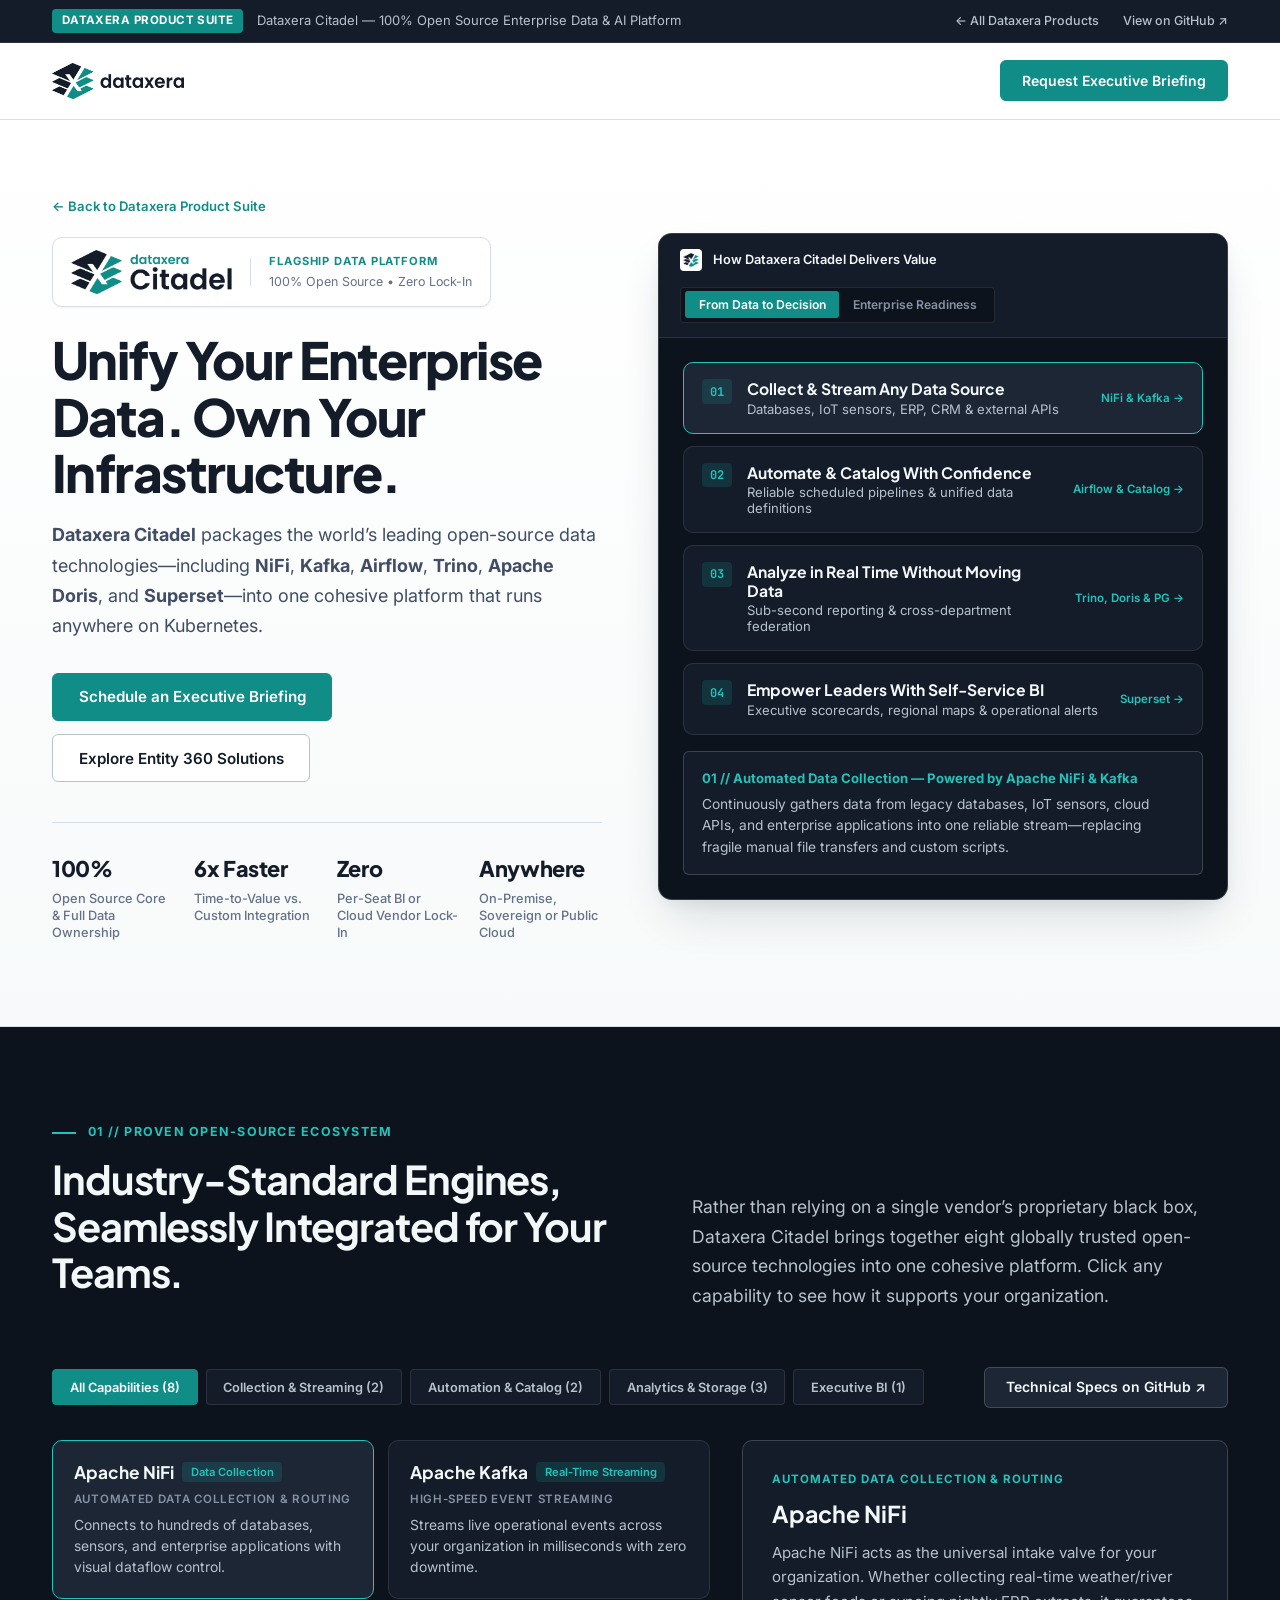
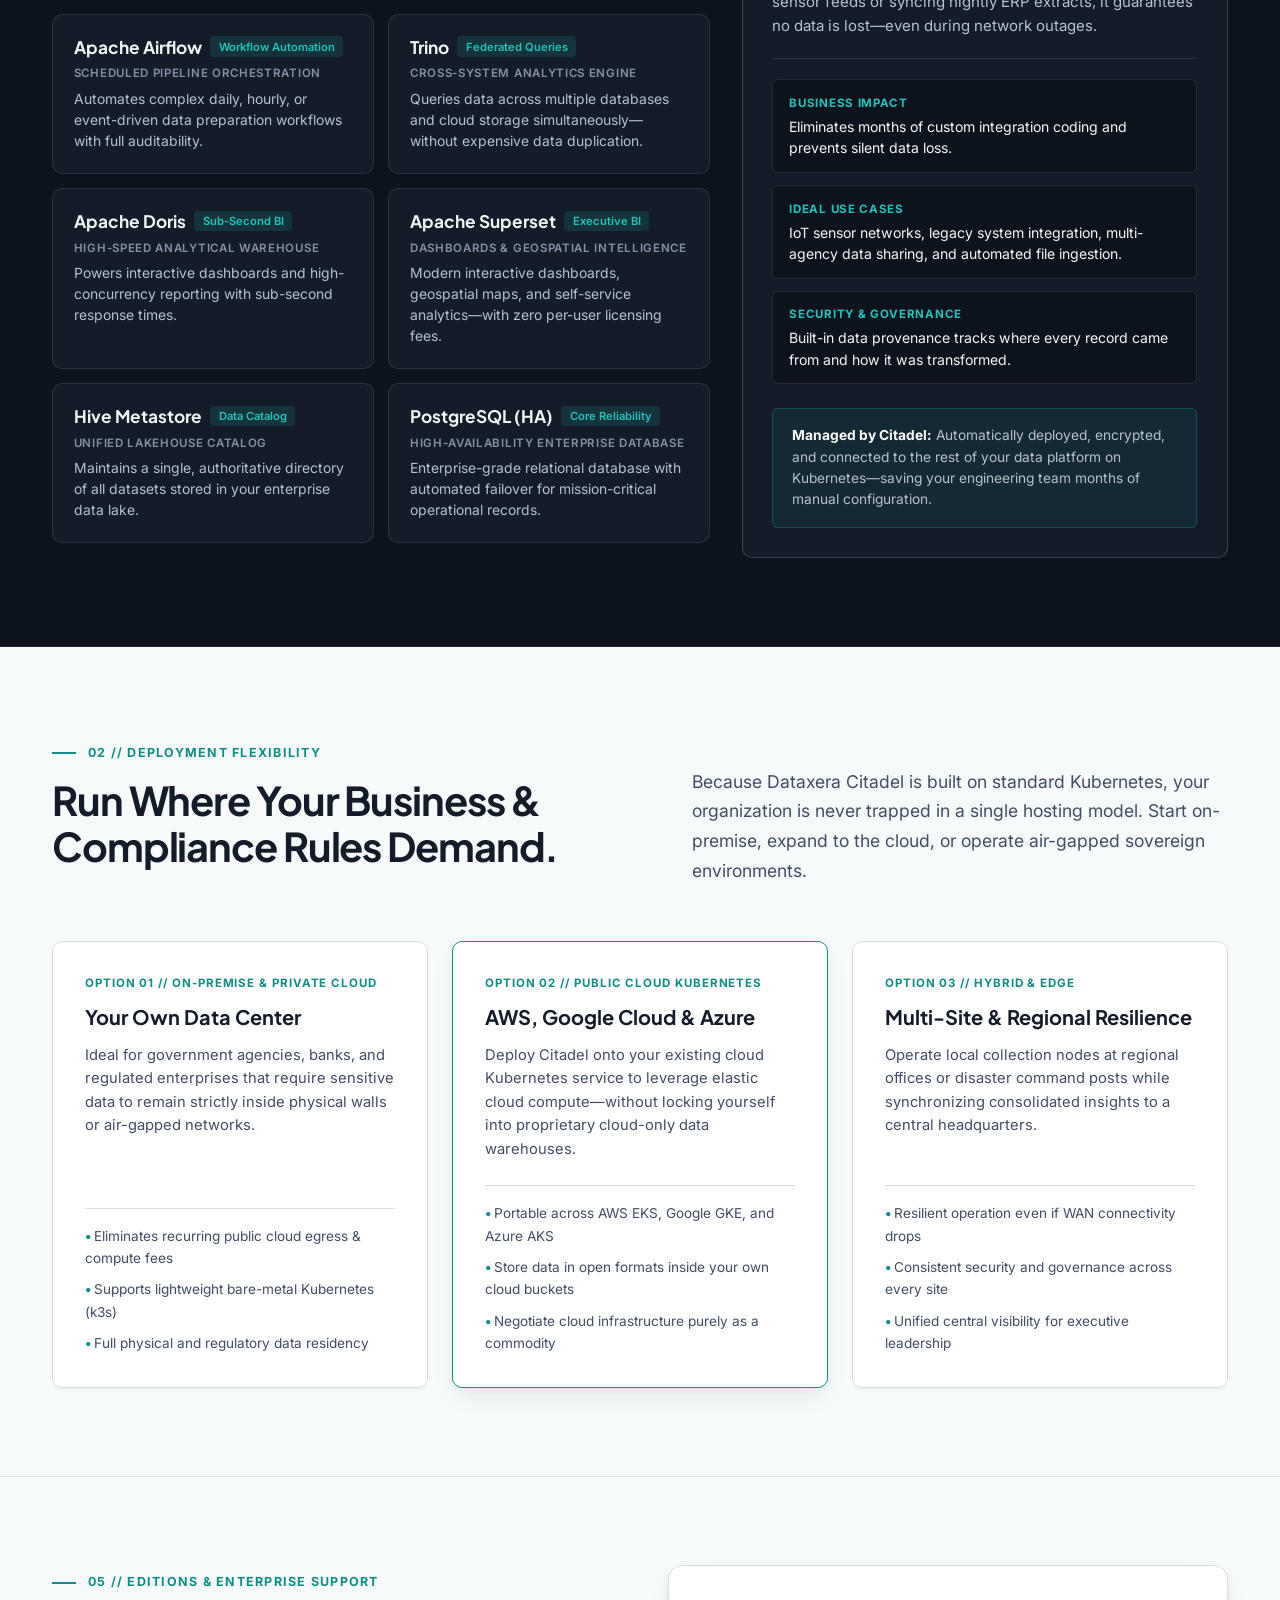
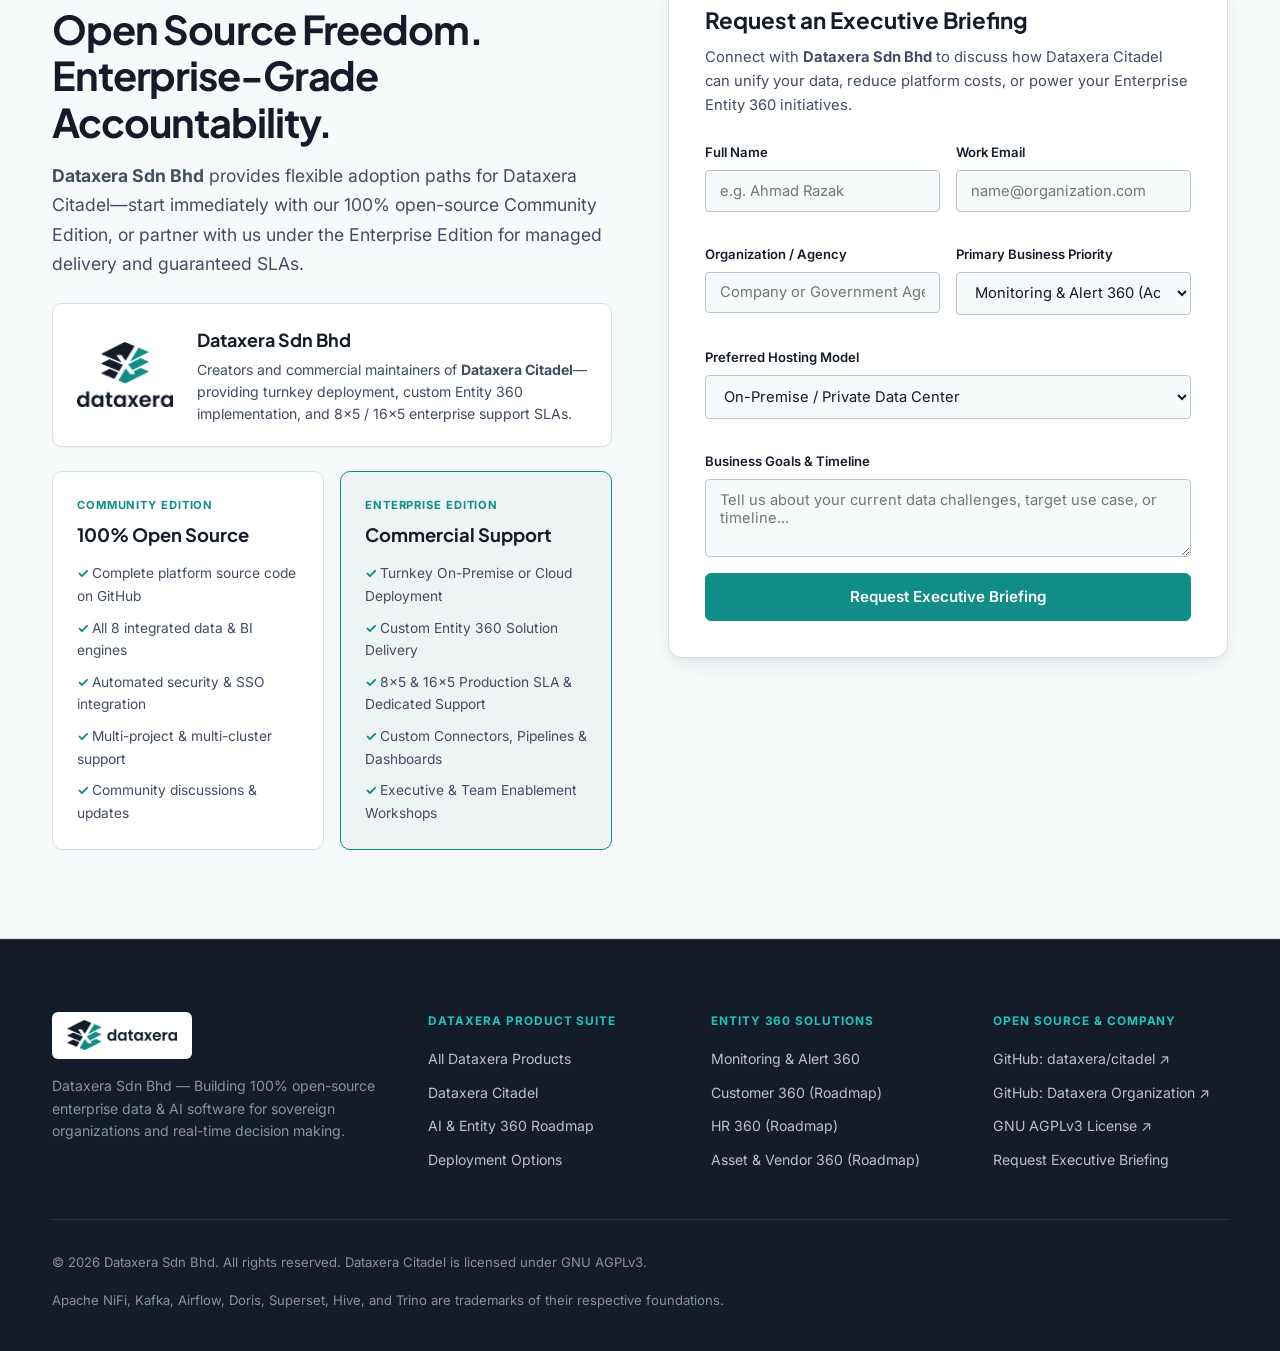
==== commit 89ec49b1: "Move Entity 360 and Strategic Roadmap to front page and link Phase 1 to Citadel" ====
--- a/products/citadel/index.html
+++ b/products/citadel/index.html
@@ -299,189 +299,13 @@
     </section>
 
     <!-- ======================================================================
-         Section 02 — Built for Enterprise Entity 360
+         Section 02 — Deployment Flexibility & Infrastructure Sovereignty
          ====================================================================== -->
-    <section class="section-block section-subtle" id="solutions">
+    <section class="section-block" id="deployment">
       <div class="container">
         <div class="section-header-split">
           <div>
-            <div class="section-kicker">02 // ENTERPRISE ENTITY 360 SOLUTIONS</div>
-            <h2 class="section-title">
-              Built for Enterprise Entity 360.
-            </h2>
-          </div>
-          <p class="section-lead">
-            Our immediate implementation focus is <strong>Monitoring &amp; Alert 360</strong> (such as natural disaster early warning and operational telemetry). Additional domain extensions—<strong>Customer 360</strong>, <strong>HR 360</strong>, and <strong>Asset &amp; Vendor 360</strong>—are planned on our future Entity 360 roadmap.
-          </p>
-        </div>
-
-        <!-- Interactive Solution Switcher Tabs -->
-        <div class="solutions-tabs-nav" role="tablist" aria-label="Select Entity 360 use case">
-          <button type="button" class="solution-tab active" data-solution="disaster" id="sol-tab-disaster" role="tab">
-            <span class="solution-tab-badge">ACTIVE FOCUS // ONGOING</span>
-            <span class="solution-tab-title">Monitoring &amp; Alert 360</span>
-            <span class="solution-tab-sub">Real-time telemetry &amp; early warning (e.g. natural disaster monitoring)</span>
-          </button>
-
-          <button type="button" class="solution-tab roadmap-tab" data-solution="customer360" id="sol-tab-customer360" role="tab">
-            <span class="solution-tab-badge roadmap-badge">FUTURE ROADMAP</span>
-            <span class="solution-tab-title">Customer 360 Intelligence</span>
-            <span class="solution-tab-sub">Unified customer profiles, lifetime value &amp; churn prevention</span>
-          </button>
-
-          <button type="button" class="solution-tab roadmap-tab" data-solution="hr360" id="sol-tab-hr360" role="tab">
-            <span class="solution-tab-badge roadmap-badge">FUTURE ROADMAP</span>
-            <span class="solution-tab-title">HR 360 &amp; Talent Analytics</span>
-            <span class="solution-tab-sub">Workforce capacity, critical skills &amp; retention insights</span>
-          </button>
-
-          <button type="button" class="solution-tab roadmap-tab" data-solution="asset360" id="sol-tab-asset360" role="tab">
-            <span class="solution-tab-badge roadmap-badge">FUTURE ROADMAP</span>
-            <span class="solution-tab-title">Asset &amp; Vendor 360</span>
-            <span class="solution-tab-sub">Predictive equipment health, inventory &amp; supplier SLAs</span>
-          </button>
-        </div>
-
-        <!-- Active Solution Showcase -->
-        <div class="blueprint-panel" aria-live="polite">
-          <div class="blueprint-top">
-            <div>
-              <span class="blueprint-status-tag entity-tag" id="bp-tag">ACTIVE ENTITY 360 FOCUS // ONGOING IMPLEMENTATION</span>
-              <h3 class="blueprint-headline" id="bp-headline">
-                Monitoring &amp; Alert 360: Real-Time Situational Intelligence &amp; Early Warning
-              </h3>
-              <p class="blueprint-narrative" id="bp-narrative">
-                Monitoring &amp; Alert 360 unifies live sensor telemetry, threshold alerts, and regional asset registries into a single operational command view—built for mission-critical scenarios such as natural disaster early warning (flood, weather, and seismic monitoring), utility grid supervision, and environmental compliance.
-              </p>
-            </div>
-            <div class="blueprint-outcomes" id="bp-outcomes">
-              <!-- Populated by app.js -->
-            </div>
-          </div>
-
-          <div class="blueprint-pipeline-section">
-            <div class="pipeline-section-label">HOW CITADEL TRANSFORMS RAW DATA INTO EXECUTIVE ACTION</div>
-            <div class="pipeline-stages-grid" id="bp-stages">
-              <!-- Populated by app.js -->
-            </div>
-          </div>
-
-          <div class="blueprint-questions-footer">
-            <div class="questions-footer-info">
-              <h4 id="bp-questions-title">Decisions Enabled for Crisis &amp; Operations Leaders</h4>
-              <p id="bp-questions-desc">
-                Commanders and agency directors get a complete 360° view of affected regions, assets, and communities without manual spreadsheet consolidation.
-              </p>
-            </div>
-            <div class="executive-questions-list" id="bp-questions-list">
-              <!-- Populated by app.js -->
-            </div>
-          </div>
-        </div>
-      </div>
-    </section>
-
-    <!-- ======================================================================
-         Section 03 — Strategic Product Roadmap
-         ====================================================================== -->
-    <section class="section-block" id="roadmap">
-      <div class="container">
-        <div class="section-header-split">
-          <div>
-            <div class="section-kicker">03 // STRATEGIC ROADMAP</div>
-            <h2 class="section-title">
-              A Clear Path From Unified Data to Enterprise AI.
-            </h2>
-          </div>
-          <p class="section-lead">
-            Investing in Dataxera Citadel today gives you immediate operational value while positioning your organization for next-generation AI, natural-language analytics, and automated Entity 360 modeling.
-          </p>
-        </div>
-
-        <div class="roadmap-timeline">
-          <article class="roadmap-phase current-phase">
-            <div>
-              <div class="phase-header">
-                <span class="phase-version">Phase 1</span>
-                <span class="phase-status active">Live</span>
-              </div>
-              <h3 class="phase-title">Turnkey Data Platform Foundation</h3>
-              <p class="phase-desc">
-                Complete Kubernetes deployment of all 8 core data, streaming, analytics, and BI engines with automated enterprise security and single sign-on.
-              </p>
-            </div>
-            <div class="phase-deliverables">
-              <span class="phase-deliverable-item">Unified ingestion, streaming &amp; BI stack</span>
-              <span class="phase-deliverable-item">Multi-department project isolation</span>
-              <span class="phase-deliverable-item">End-to-end encryption &amp; corporate SSO</span>
-            </div>
-          </article>
-
-          <article class="roadmap-phase">
-            <div>
-              <div class="phase-header">
-                <span class="phase-version">Phase 2</span>
-                <span class="phase-status">Upcoming</span>
-              </div>
-              <h3 class="phase-title">One-Click Data Onboarding</h3>
-              <p class="phase-desc">
-                Pre-built templates to connect common enterprise databases, SaaS tools, and sensor networks in minutes without custom engineering.
-              </p>
-            </div>
-            <div class="phase-deliverables">
-              <span class="phase-deliverable-item">Guided source-to-warehouse connectors</span>
-              <span class="phase-deliverable-item">Automated data quality &amp; schema checks</span>
-              <span class="phase-deliverable-item">Real-time pipeline health monitoring</span>
-            </div>
-          </article>
-
-          <article class="roadmap-phase">
-            <div>
-              <div class="phase-header">
-                <span class="phase-version">Phase 3</span>
-                <span class="phase-status">AI Platform</span>
-              </div>
-              <h3 class="phase-title">Enterprise AI, GraphRAG &amp; Natural Language BI</h3>
-              <p class="phase-desc">
-                Allow executives and analysts to ask complex business questions in plain language—grounded in your organization’s governed data and knowledge graphs.
-              </p>
-            </div>
-            <div class="phase-deliverables">
-              <span class="phase-deliverable-item">GraphRAG &amp; business ontology management</span>
-              <span class="phase-deliverable-item">Conversational SQL analytics over enterprise data</span>
-              <span class="phase-deliverable-item">AI-assisted dashboard creation</span>
-            </div>
-          </article>
-
-          <article class="roadmap-phase">
-            <div>
-              <div class="phase-header">
-                <span class="phase-version">Phase 4</span>
-                <span class="phase-status">Entity 360 Hub</span>
-              </div>
-              <h3 class="phase-title">Automated Entity 360 &amp; Data Vault</h3>
-              <p class="phase-desc">
-                Accelerate Monitoring &amp; Alert 360, Customer 360, HR 360, and Vendor 360 initiatives with automated enterprise data modeling and full historical auditability.
-              </p>
-            </div>
-            <div class="phase-deliverables">
-              <span class="phase-deliverable-item">Automated Entity 360 data models</span>
-              <span class="phase-deliverable-item">Full regulatory audit &amp; lineage tracking</span>
-              <span class="phase-deliverable-item">Cross-enterprise master data governance</span>
-            </div>
-          </article>
-        </div>
-      </div>
-    </section>
-
-    <!-- ======================================================================
-         Section 04 — Deployment Flexibility & Infrastructure Sovereignty
-         ====================================================================== -->
-    <section class="section-block section-subtle" id="deployment">
-      <div class="container">
-        <div class="section-header-split">
-          <div>
-            <div class="section-kicker">04 // DEPLOYMENT FLEXIBILITY</div>
+            <div class="section-kicker">02 // DEPLOYMENT FLEXIBILITY</div>
             <h2 class="section-title">
               Run Where Your Business &amp; Compliance Rules Demand.
             </h2>
@@ -668,7 +492,7 @@
           <ul class="footer-links">
             <li><a href="../../index.html#products" id="footer-link-suite">All Dataxera Products</a></li>
             <li><a href="#top" id="footer-link-citadel">Dataxera Citadel</a></li>
-            <li><a href="#roadmap" id="footer-link-roadmap">AI &amp; Entity 360 Roadmap</a></li>
+            <li><a href="../../index.html#roadmap" id="footer-link-roadmap">AI &amp; Entity 360 Roadmap</a></li>
             <li><a href="#deployment" id="footer-link-deploy">Deployment Options</a></li>
           </ul>
         </div>
@@ -676,10 +500,10 @@
         <div>
           <div class="footer-col-title">Entity 360 Solutions</div>
           <ul class="footer-links">
-            <li><a href="#solutions" id="footer-link-disaster">Monitoring &amp; Alert 360</a></li>
-            <li><a href="#solutions" id="footer-link-customer360">Customer 360 (Roadmap)</a></li>
-            <li><a href="#solutions" id="footer-link-hr360">HR 360 (Roadmap)</a></li>
-            <li><a href="#solutions" id="footer-link-asset360">Asset &amp; Vendor 360 (Roadmap)</a></li>
+            <li><a href="../../index.html#solutions" id="footer-link-disaster">Monitoring &amp; Alert 360</a></li>
+            <li><a href="../../index.html#solutions" id="footer-link-customer360">Customer 360 (Roadmap)</a></li>
+            <li><a href="../../index.html#solutions" id="footer-link-hr360">HR 360 (Roadmap)</a></li>
+            <li><a href="../../index.html#solutions" id="footer-link-asset360">Asset &amp; Vendor 360 (Roadmap)</a></li>
           </ul>
         </div>
 
--- a/index.css
+++ b/index.css
@@ -1917,3 +1917,21 @@
     padding: 1.5rem;
   }
 }
+
+.phase-cta-link {
+  display: inline-flex;
+  align-items: center;
+  gap: 0.35rem;
+  margin-top: 0.9rem;
+  font-size: 0.85rem;
+  font-weight: 700;
+  color: var(--brand-teal);
+  text-decoration: none;
+  transition: color 0.15s ease, transform 0.15s ease;
+}
+
+.phase-cta-link:hover {
+  color: var(--brand-teal-deep);
+  text-decoration: underline;
+}
+
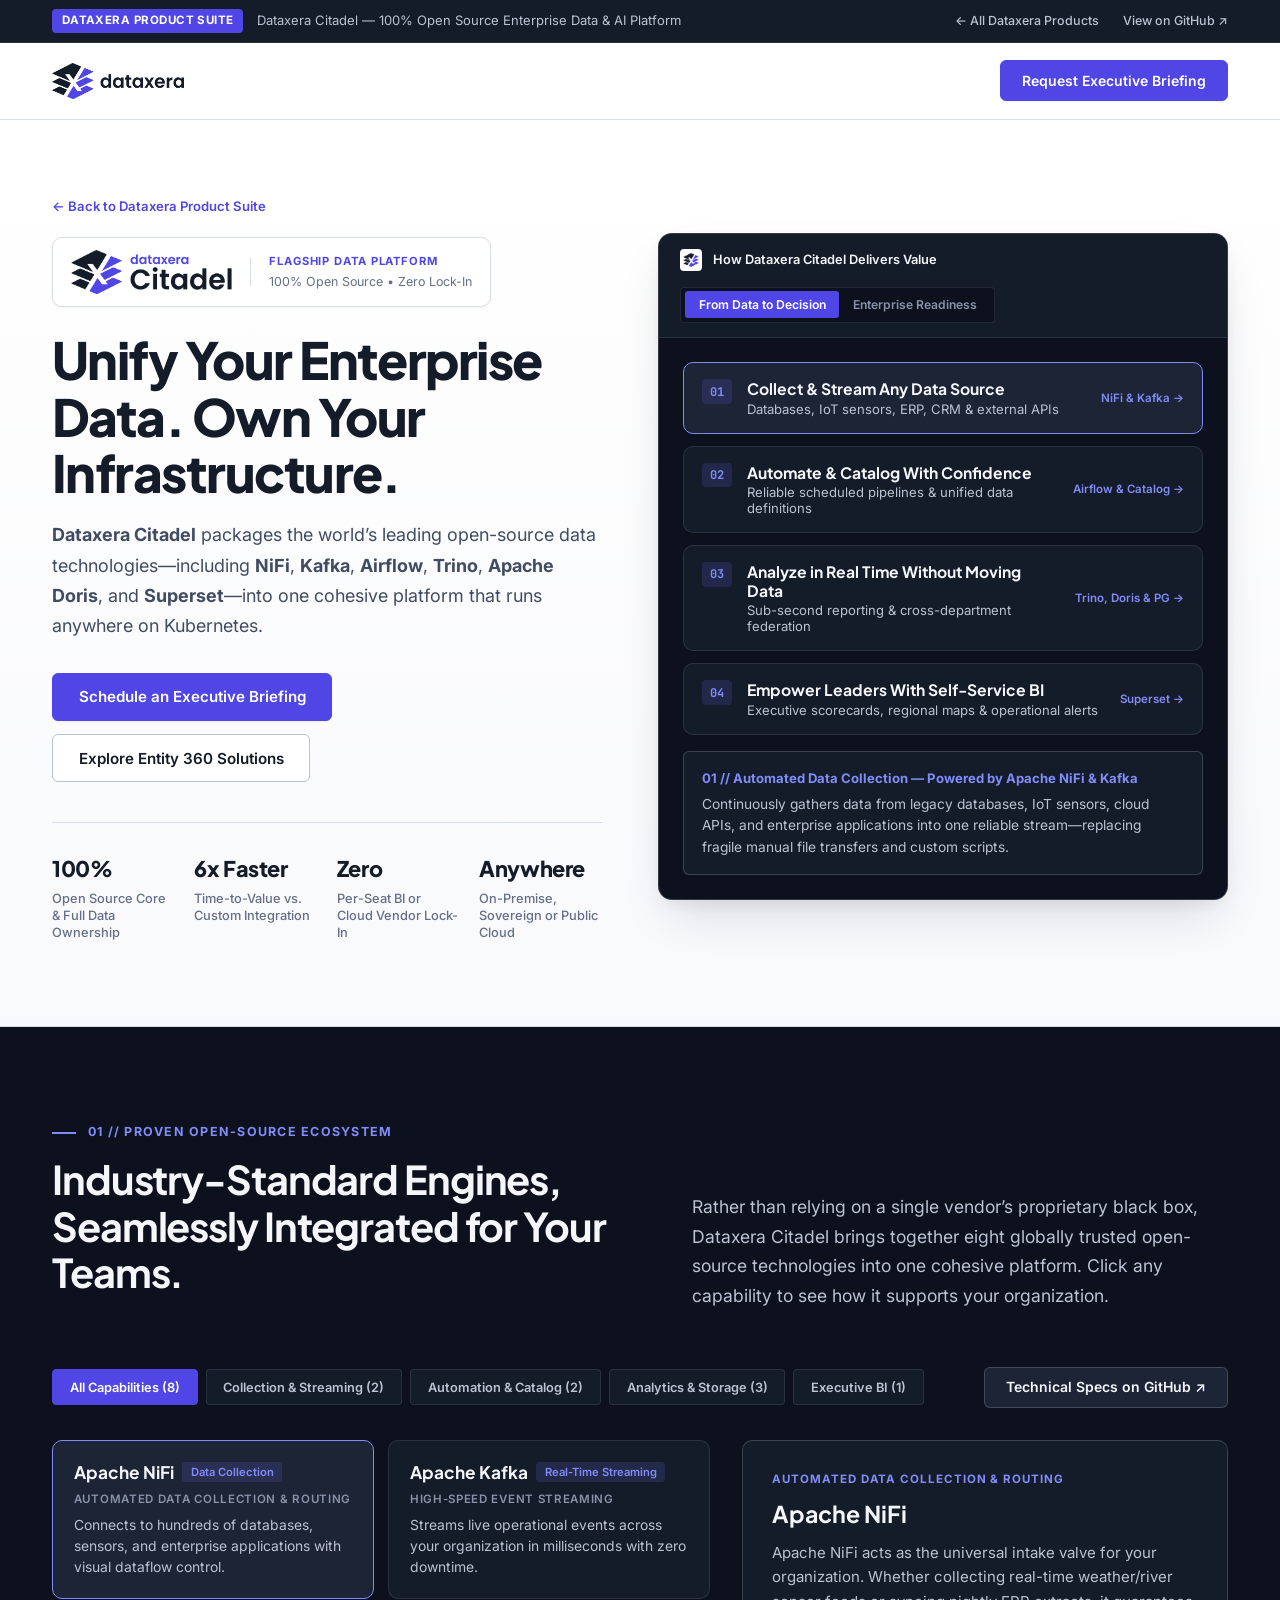
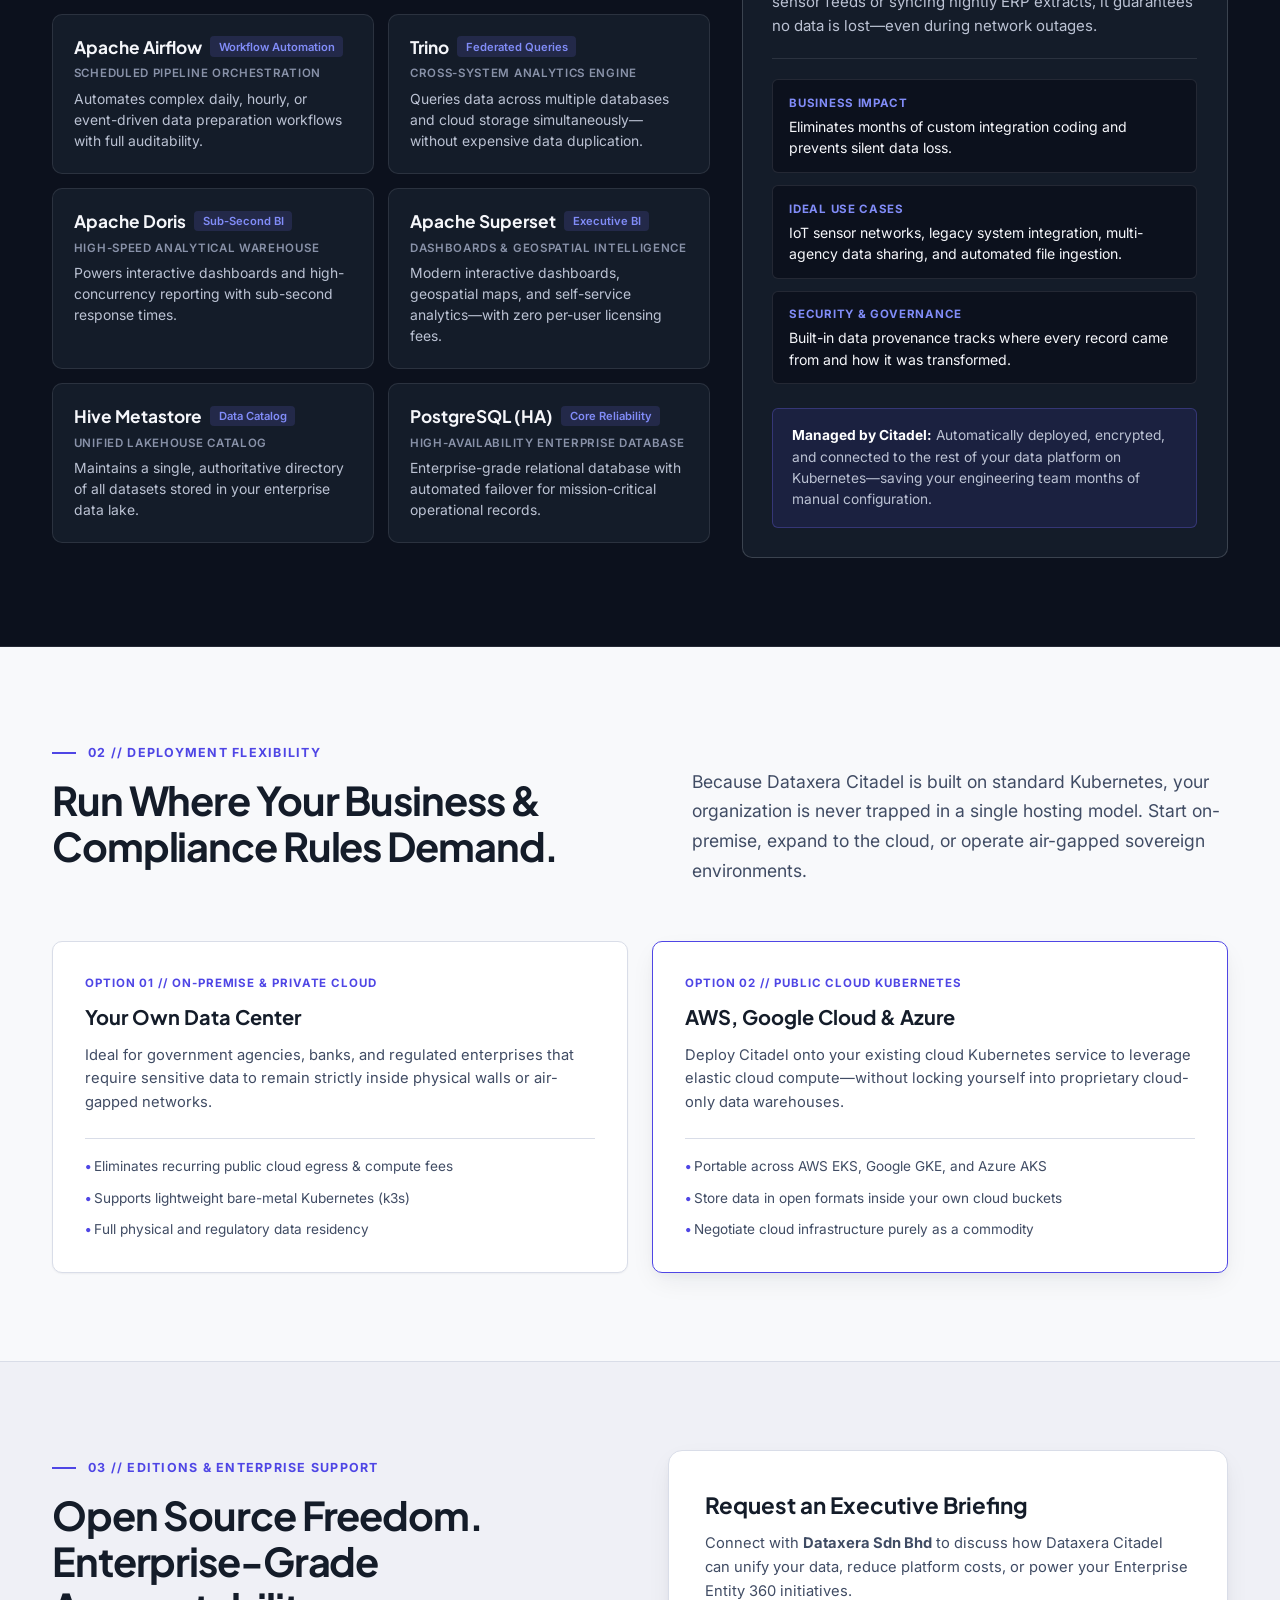
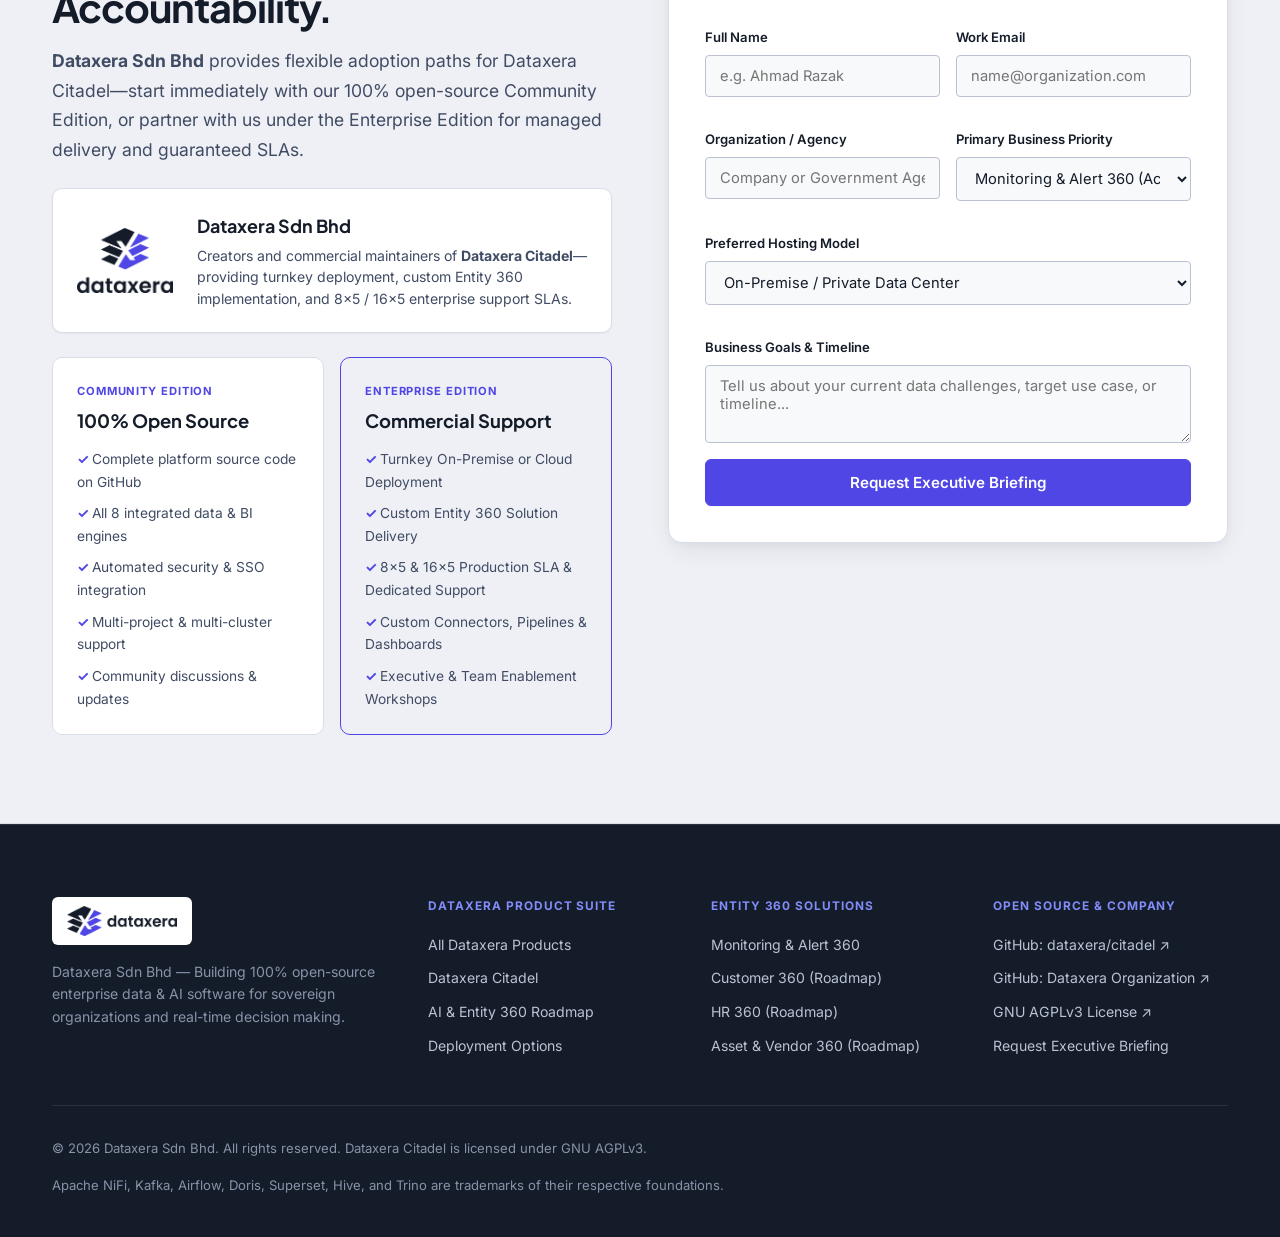
==== commit 463561c7: "Remove Option 03 Hybrid & Edge from Citadel deployment options and use 2-column grid" ====
--- a/products/citadel/index.html
+++ b/products/citadel/index.html
@@ -345,32 +345,17 @@
               <li>Negotiate cloud infrastructure purely as a commodity</li>
             </ul>
           </article>
-
-          <article class="deployment-card">
-            <div>
-              <div class="deploy-kicker">OPTION 03 // HYBRID &amp; EDGE</div>
-              <h3 class="deploy-title">Multi-Site &amp; Regional Resilience</h3>
-              <p class="deploy-desc">
-                Operate local collection nodes at regional offices or disaster command posts while synchronizing consolidated insights to a central headquarters.
-              </p>
-            </div>
-            <ul class="deploy-highlights">
-              <li>Resilient operation even if WAN connectivity drops</li>
-              <li>Consistent security and governance across every site</li>
-              <li>Unified central visibility for executive leadership</li>
-            </ul>
-          </article>
         </div>
       </div>
     </section>
 
     <!-- ======================================================================
-         Section 05 — Editions & Executive Briefing
+         Section 03 — Editions & Executive Briefing
          ====================================================================== -->
-    <section class="section-block" id="company">
+    <section class="section-block section-subtle" id="company">
       <div class="container corporate-grid">
         <div>
-          <div class="section-kicker">05 // EDITIONS &amp; ENTERPRISE SUPPORT</div>
+          <div class="section-kicker">03 // EDITIONS &amp; ENTERPRISE SUPPORT</div>
           <h2 class="section-title">
             Open Source Freedom. Enterprise-Grade Accountability.
           </h2>
--- a/index.css
+++ b/index.css
@@ -2,43 +2,44 @@
    Dataxera Sdn Bhd — Corporate & Dataxera Citadel Platform Design System
    Brand Palette Derived from Official Dataxera Logo Assets:
    - Primary Slate-Navy: #141c29 (rgb(20, 28, 41) / hsl(217, 34%, 12%))
-   - Primary Brand Teal: #108d87 (rgb(16, 141, 135) / hsl(177, 80%, 31%))
+   - Primary Brand Indigo: #4f46e5 (rgb(79, 70, 229) / hsl(243, 75%, 59%))
    ========================================================================== */
 
 :root {
-  /* Light Editorial Surfaces */
-  --bg-canvas: hsl(192, 24%, 97.5%);
+  /* Light Editorial Surfaces (Harmonized Cool-Indigo Neutrals) */
+  --bg-canvas: hsl(228, 30%, 98%);
   --bg-surface: hsl(0, 0%, 100%);
-  --bg-subtle: hsl(190, 22%, 94.5%);
-  --bg-elevated: hsl(190, 20%, 91.5%);
+  --bg-subtle: hsl(228, 28%, 95%);
+  --bg-elevated: hsl(228, 24%, 91.5%);
 
   /* Dark Architectural Surfaces (Anchored to #141c29 Brand Slate-Navy) */
-  --bg-obsidian: hsl(217, 38%, 8%);
+  --bg-obsidian: hsl(222, 40%, 8%);
   --bg-obsidian-surface: #141c29;
-  --bg-obsidian-elevated: hsl(217, 30%, 16%);
-  --bg-obsidian-subtle: hsl(217, 26%, 20%);
+  --bg-obsidian-elevated: hsl(222, 32%, 16%);
+  --bg-obsidian-subtle: hsl(222, 28%, 21%);
 
   /* Typography Colors */
   --text-primary: #141c29;
-  --text-secondary: hsl(217, 22%, 32%);
-  --text-muted: hsl(217, 15%, 46%);
-  --text-on-dark: hsl(190, 25%, 96%);
-  --text-on-dark-secondary: hsl(210, 18%, 76%);
-  --text-on-dark-muted: hsl(214, 14%, 58%);
-
-  /* Official Dataxera Brand Palette (#108d87 Teal & #141c29 Slate-Navy) */
+  --text-secondary: hsl(220, 22%, 32%);
+  --text-muted: hsl(220, 15%, 46%);
+  --text-on-dark: hsl(225, 35%, 97%);
+  --text-on-dark-secondary: hsl(222, 22%, 78%);
+  --text-on-dark-muted: hsl(222, 16%, 60%);
+
+  /* Official Dataxera Brand Palette (#4f46e5 Indigo & #141c29 Slate-Navy) */
   --brand-navy: #141c29;
-  --brand-teal: #108d87;
-  --brand-teal-hover: #0c706b;
-  --brand-teal-bright: #20c4bc;
-  --brand-teal-soft: hsl(177, 48%, 92.5%);
-  --brand-teal-subtle: hsla(177, 80%, 31%, 0.1);
+  --brand-accent: #4f46e5;
+  --brand-accent-hover: #4338ca;
+  --brand-accent-deep: #3730a3;
+  --brand-accent-bright: #818cf8;
+  --brand-accent-soft: hsl(239, 84%, 95%);
+  --brand-accent-subtle: hsla(243, 75%, 59%, 0.1);
 
   /* Structural Hairline Borders */
-  --border-light: hsl(205, 22%, 87%);
-  --border-light-strong: hsl(205, 20%, 76%);
-  --border-dark: hsla(190, 25%, 95%, 0.1);
-  --border-dark-strong: hsla(190, 25%, 95%, 0.18);
+  --border-light: hsl(224, 24%, 88%);
+  --border-light-strong: hsl(224, 22%, 78%);
+  --border-dark: hsla(228, 35%, 95%, 0.1);
+  --border-dark-strong: hsla(228, 35%, 95%, 0.18);
 
   /* Typography Families */
   --font-display: 'Plus Jakarta Sans', -apple-system, BlinkMacSystemFont, 'Segoe UI', sans-serif;
@@ -119,7 +120,7 @@
   font-weight: 700;
   letter-spacing: 0.1em;
   text-transform: uppercase;
-  color: var(--brand-teal);
+  color: var(--brand-accent);
   margin-bottom: 0.85rem;
 }
 
@@ -132,7 +133,7 @@
 }
 
 .section-dark .section-kicker {
-  color: var(--brand-teal-bright);
+  color: var(--brand-accent-bright);
 }
 
 .section-title {
@@ -187,7 +188,7 @@
   font-size: 0.72rem;
   font-weight: 700;
   color: #ffffff;
-  background: var(--brand-teal);
+  background: var(--brand-accent);
   padding: 0.16rem 0.6rem;
   border-radius: var(--radius-xs);
   letter-spacing: 0.04em;
@@ -203,7 +204,7 @@
 }
 
 .utility-bar-right a:hover {
-  color: var(--brand-teal-bright);
+  color: var(--brand-accent-bright);
 }
 
 /* Primary Navigation Header */
@@ -248,8 +249,8 @@
   font-weight: 700;
   letter-spacing: 0.08em;
   text-transform: uppercase;
-  color: var(--brand-teal);
-  background-color: var(--brand-teal-soft);
+  color: var(--brand-accent);
+  background-color: var(--brand-accent-soft);
   padding: 0.22rem 0.5rem;
   border-radius: var(--radius-xs);
   line-height: 1;
@@ -281,7 +282,7 @@
   left: 0;
   width: 100%;
   height: 2px;
-  background-color: var(--brand-teal);
+  background-color: var(--brand-accent);
   transform: scaleX(0);
   transform-origin: right;
   transition: transform 0.22s var(--ease-out);
@@ -324,15 +325,15 @@
 }
 
 .btn-primary {
-  background-color: var(--brand-teal);
+  background-color: var(--brand-accent);
   color: #ffffff;
-  border: 1px solid var(--brand-teal);
+  border: 1px solid var(--brand-accent);
   box-shadow: var(--shadow-xs);
 }
 
 .btn-primary:hover {
-  background-color: var(--brand-teal-hover);
-  border-color: var(--brand-teal-hover);
+  background-color: var(--brand-accent-hover);
+  border-color: var(--brand-accent-hover);
   transform: translateY(-1px);
   box-shadow: var(--shadow-sm);
 }
@@ -345,8 +346,8 @@
 
 .btn-secondary:hover {
   background-color: var(--bg-subtle);
-  border-color: var(--brand-teal);
-  color: var(--brand-teal);
+  border-color: var(--brand-accent);
+  color: var(--brand-accent);
 }
 
 .btn-dark-surface {
@@ -356,8 +357,8 @@
 }
 
 .btn-dark-surface:hover {
-  background-color: var(--brand-teal);
-  border-color: var(--brand-teal);
+  background-color: var(--brand-accent);
+  border-color: var(--brand-accent);
   color: #ffffff;
 }
 
@@ -417,7 +418,7 @@
   font-weight: 700;
   text-transform: uppercase;
   letter-spacing: 0.08em;
-  color: var(--brand-teal);
+  color: var(--brand-accent);
 }
 
 .hero-lockup-sub {
@@ -536,7 +537,7 @@
 }
 
 .stage-tab-btn.active {
-  background-color: var(--brand-teal);
+  background-color: var(--brand-accent);
   color: #ffffff;
 }
 
@@ -583,7 +584,7 @@
 .flow-step-card:hover,
 .flow-step-card.active {
   background-color: var(--bg-obsidian-elevated);
-  border-color: var(--brand-teal-bright);
+  border-color: var(--brand-accent-bright);
 }
 
 .flow-step-left {
@@ -596,8 +597,8 @@
   font-family: var(--font-mono);
   font-size: 0.75rem;
   font-weight: 700;
-  color: var(--brand-teal-bright);
-  background: hsla(177, 80%, 38%, 0.16);
+  color: var(--brand-accent-bright);
+  background: hsla(243, 84%, 68%, 0.16);
   padding: 0.28rem 0.5rem;
   border-radius: var(--radius-xs);
   flex-shrink: 0;
@@ -619,7 +620,7 @@
 .flow-step-tag {
   font-size: 0.72rem;
   font-weight: 600;
-  color: var(--brand-teal-bright);
+  color: var(--brand-accent-bright);
   white-space: nowrap;
 }
 
@@ -634,7 +635,7 @@
 .insight-box-title {
   font-size: 0.82rem;
   font-weight: 700;
-  color: var(--brand-teal-bright);
+  color: var(--brand-accent-bright);
   margin-bottom: 0.3rem;
 }
 
@@ -675,8 +676,8 @@
 .cp-state-badge {
   font-size: 0.68rem;
   font-weight: 700;
-  color: var(--brand-teal-bright);
-  background: hsla(177, 80%, 38%, 0.18);
+  color: var(--brand-accent-bright);
+  background: hsla(243, 84%, 68%, 0.18);
   padding: 0.15rem 0.5rem;
   border-radius: 3px;
   white-space: nowrap;
@@ -714,11 +715,11 @@
 .product-suite-card:hover {
   transform: translateY(-2px);
   box-shadow: var(--shadow-md);
-  border-color: var(--brand-teal);
+  border-color: var(--brand-accent);
 }
 
 .product-suite-card.featured-product {
-  border-color: var(--brand-teal);
+  border-color: var(--brand-accent);
   box-shadow: var(--shadow-md);
 }
 
@@ -755,8 +756,8 @@
   letter-spacing: 0.08em;
   padding: 0.25rem 0.65rem;
   border-radius: var(--radius-xs);
-  background-color: var(--brand-teal-soft);
-  color: var(--brand-teal);
+  background-color: var(--brand-accent-soft);
+  color: var(--brand-accent);
 }
 
 .product-status-pill.planned {
@@ -789,7 +790,7 @@
 
 .product-card-highlights li::before {
   content: "✓ ";
-  color: var(--brand-teal);
+  color: var(--brand-accent);
   font-weight: 700;
 }
 
@@ -809,7 +810,7 @@
   gap: 0.4rem;
   font-size: 0.82rem;
   font-weight: 600;
-  color: var(--brand-teal);
+  color: var(--brand-accent);
   margin-bottom: 1.25rem;
 }
 
@@ -874,7 +875,7 @@
 .pillar-index {
   font-size: 0.74rem;
   font-weight: 700;
-  color: var(--brand-teal);
+  color: var(--brand-accent);
   letter-spacing: 0.08em;
   text-transform: uppercase;
 }
@@ -936,9 +937,9 @@
 
 .filter-btn:hover,
 .filter-btn.active {
-  background-color: var(--brand-teal);
+  background-color: var(--brand-accent);
   color: #ffffff;
-  border-color: var(--brand-teal);
+  border-color: var(--brand-accent);
 }
 
 .stack-workspace {
@@ -973,7 +974,7 @@
 
 .stack-service-item.selected {
   background-color: var(--bg-obsidian-elevated);
-  border-color: var(--brand-teal-bright);
+  border-color: var(--brand-accent-bright);
 }
 
 .stack-item-head {
@@ -993,8 +994,8 @@
 .stack-item-badge {
   font-size: 0.7rem;
   font-weight: 600;
-  color: var(--brand-teal-bright);
-  background: hsla(177, 80%, 38%, 0.16);
+  color: var(--brand-accent-bright);
+  background: hsla(243, 84%, 68%, 0.16);
   padding: 0.2rem 0.55rem;
   border-radius: var(--radius-xs);
 }
@@ -1034,7 +1035,7 @@
   font-weight: 700;
   text-transform: uppercase;
   letter-spacing: 0.08em;
-  color: var(--brand-teal-bright);
+  color: var(--brand-accent-bright);
   margin-bottom: 0.35rem;
 }
 
@@ -1071,7 +1072,7 @@
   font-weight: 700;
   text-transform: uppercase;
   letter-spacing: 0.06em;
-  color: var(--brand-teal-bright);
+  color: var(--brand-accent-bright);
   margin-bottom: 0.2rem;
 }
 
@@ -1082,8 +1083,8 @@
 }
 
 .dossier-enterprise-note {
-  background-color: hsla(177, 80%, 31%, 0.12);
-  border: 1px solid hsla(177, 80%, 38%, 0.3);
+  background-color: hsla(243, 75%, 59%, 0.12);
+  border: 1px solid hsla(243, 84%, 68%, 0.3);
   border-radius: var(--radius-sm);
   padding: 1rem 1.15rem;
   font-size: 0.86rem;
@@ -1118,7 +1119,7 @@
 }
 
 .solution-tab:hover {
-  border-color: var(--brand-teal);
+  border-color: var(--brand-accent);
   box-shadow: var(--shadow-xs);
 }
 
@@ -1134,7 +1135,7 @@
   font-weight: 700;
   text-transform: uppercase;
   letter-spacing: 0.08em;
-  color: var(--brand-teal);
+  color: var(--brand-accent);
 }
 
 .solution-tab-badge.roadmap-badge {
@@ -1142,7 +1143,7 @@
 }
 
 .solution-tab.active .solution-tab-badge {
-  color: var(--brand-teal-bright);
+  color: var(--brand-accent-bright);
 }
 
 .solution-tab.active .solution-tab-badge.roadmap-badge {
@@ -1204,14 +1205,14 @@
   letter-spacing: 0.08em;
   padding: 0.28rem 0.7rem;
   border-radius: var(--radius-xs);
-  background-color: var(--brand-teal-soft);
-  color: var(--brand-teal);
+  background-color: var(--brand-accent-soft);
+  color: var(--brand-accent);
   margin-bottom: 0.85rem;
 }
 
 .blueprint-status-tag.entity-tag {
-  background-color: var(--brand-teal-soft);
-  color: var(--brand-teal);
+  background-color: var(--brand-accent-soft);
+  color: var(--brand-accent);
 }
 
 .blueprint-status-tag.roadmap-tag {
@@ -1262,7 +1263,7 @@
   font-family: var(--font-display);
   font-size: 1rem;
   font-weight: 800;
-  color: var(--brand-teal);
+  color: var(--brand-accent);
   white-space: nowrap;
 }
 
@@ -1304,7 +1305,7 @@
 .stage-step-num {
   font-size: 0.7rem;
   font-weight: 700;
-  color: var(--brand-teal);
+  color: var(--brand-accent);
   text-transform: uppercase;
   letter-spacing: 0.06em;
   margin-bottom: 0.35rem;
@@ -1370,7 +1371,7 @@
 
 .exec-question-card::before {
   content: "→";
-  color: var(--brand-teal-bright);
+  color: var(--brand-accent-bright);
   font-weight: 700;
   flex-shrink: 0;
 }
@@ -1398,7 +1399,7 @@
 }
 
 .roadmap-phase.current-phase {
-  border-color: var(--brand-teal);
+  border-color: var(--brand-accent);
   box-shadow: var(--shadow-md);
 }
 
@@ -1426,8 +1427,8 @@
 }
 
 .phase-status.active {
-  background-color: var(--brand-teal-soft);
-  color: var(--brand-teal);
+  background-color: var(--brand-accent-soft);
+  color: var(--brand-accent);
 }
 
 .phase-title {
@@ -1463,7 +1464,7 @@
 
 .phase-deliverable-item::before {
   content: "✓";
-  color: var(--brand-teal);
+  color: var(--brand-accent);
   font-weight: 700;
 }
 
@@ -1472,7 +1473,7 @@
    ========================================================================== */
 .deployment-options-grid {
   display: grid;
-  grid-template-columns: repeat(3, 1fr);
+  grid-template-columns: repeat(2, 1fr);
   gap: 1.5rem;
   margin-top: 2.75rem;
 }
@@ -1490,7 +1491,7 @@
 }
 
 .deployment-card.featured {
-  border-color: var(--brand-teal);
+  border-color: var(--brand-accent);
   box-shadow: var(--shadow-md);
 }
 
@@ -1499,7 +1500,7 @@
   font-weight: 700;
   text-transform: uppercase;
   letter-spacing: 0.08em;
-  color: var(--brand-teal);
+  color: var(--brand-accent);
   margin-bottom: 0.45rem;
 }
 
@@ -1529,7 +1530,7 @@
 
 .deploy-highlights li::before {
   content: "• ";
-  color: var(--brand-teal);
+  color: var(--brand-accent);
   font-weight: 700;
 }
 
@@ -1614,7 +1615,7 @@
 }
 
 .tier-box.enterprise-tier {
-  border-color: var(--brand-teal);
+  border-color: var(--brand-accent);
   background-color: var(--bg-subtle);
 }
 
@@ -1623,7 +1624,7 @@
   font-weight: 700;
   text-transform: uppercase;
   letter-spacing: 0.08em;
-  color: var(--brand-teal);
+  color: var(--brand-accent);
   margin-bottom: 0.35rem;
 }
 
@@ -1645,7 +1646,7 @@
 
 .tier-list li::before {
   content: "✓ ";
-  color: var(--brand-teal);
+  color: var(--brand-accent);
   font-weight: 700;
 }
 
@@ -1713,7 +1714,7 @@
 .form-select:focus,
 .form-textarea:focus {
   outline: none;
-  border-color: var(--brand-teal);
+  border-color: var(--brand-accent);
   background-color: var(--bg-surface);
 }
 
@@ -1722,8 +1723,8 @@
   margin-top: 1rem;
   padding: 1rem;
   border-radius: var(--radius-sm);
-  background-color: var(--brand-teal-soft);
-  color: var(--brand-teal);
+  background-color: var(--brand-accent-soft);
+  color: var(--brand-accent);
   font-size: 0.88rem;
   font-weight: 500;
 }
@@ -1777,7 +1778,7 @@
   font-weight: 700;
   text-transform: uppercase;
   letter-spacing: 0.08em;
-  color: var(--brand-teal-bright);
+  color: var(--brand-accent-bright);
   margin-bottom: 1rem;
 }
 
@@ -1793,7 +1794,7 @@
 }
 
 .footer-links a:hover {
-  color: var(--brand-teal-bright);
+  color: var(--brand-accent-bright);
 }
 
 .footer-bottom {
@@ -1925,13 +1926,13 @@
   margin-top: 0.9rem;
   font-size: 0.85rem;
   font-weight: 700;
-  color: var(--brand-teal);
+  color: var(--brand-accent);
   text-decoration: none;
   transition: color 0.15s ease, transform 0.15s ease;
 }
 
 .phase-cta-link:hover {
-  color: var(--brand-teal-deep);
+  color: var(--brand-accent-deep);
   text-decoration: underline;
 }
 
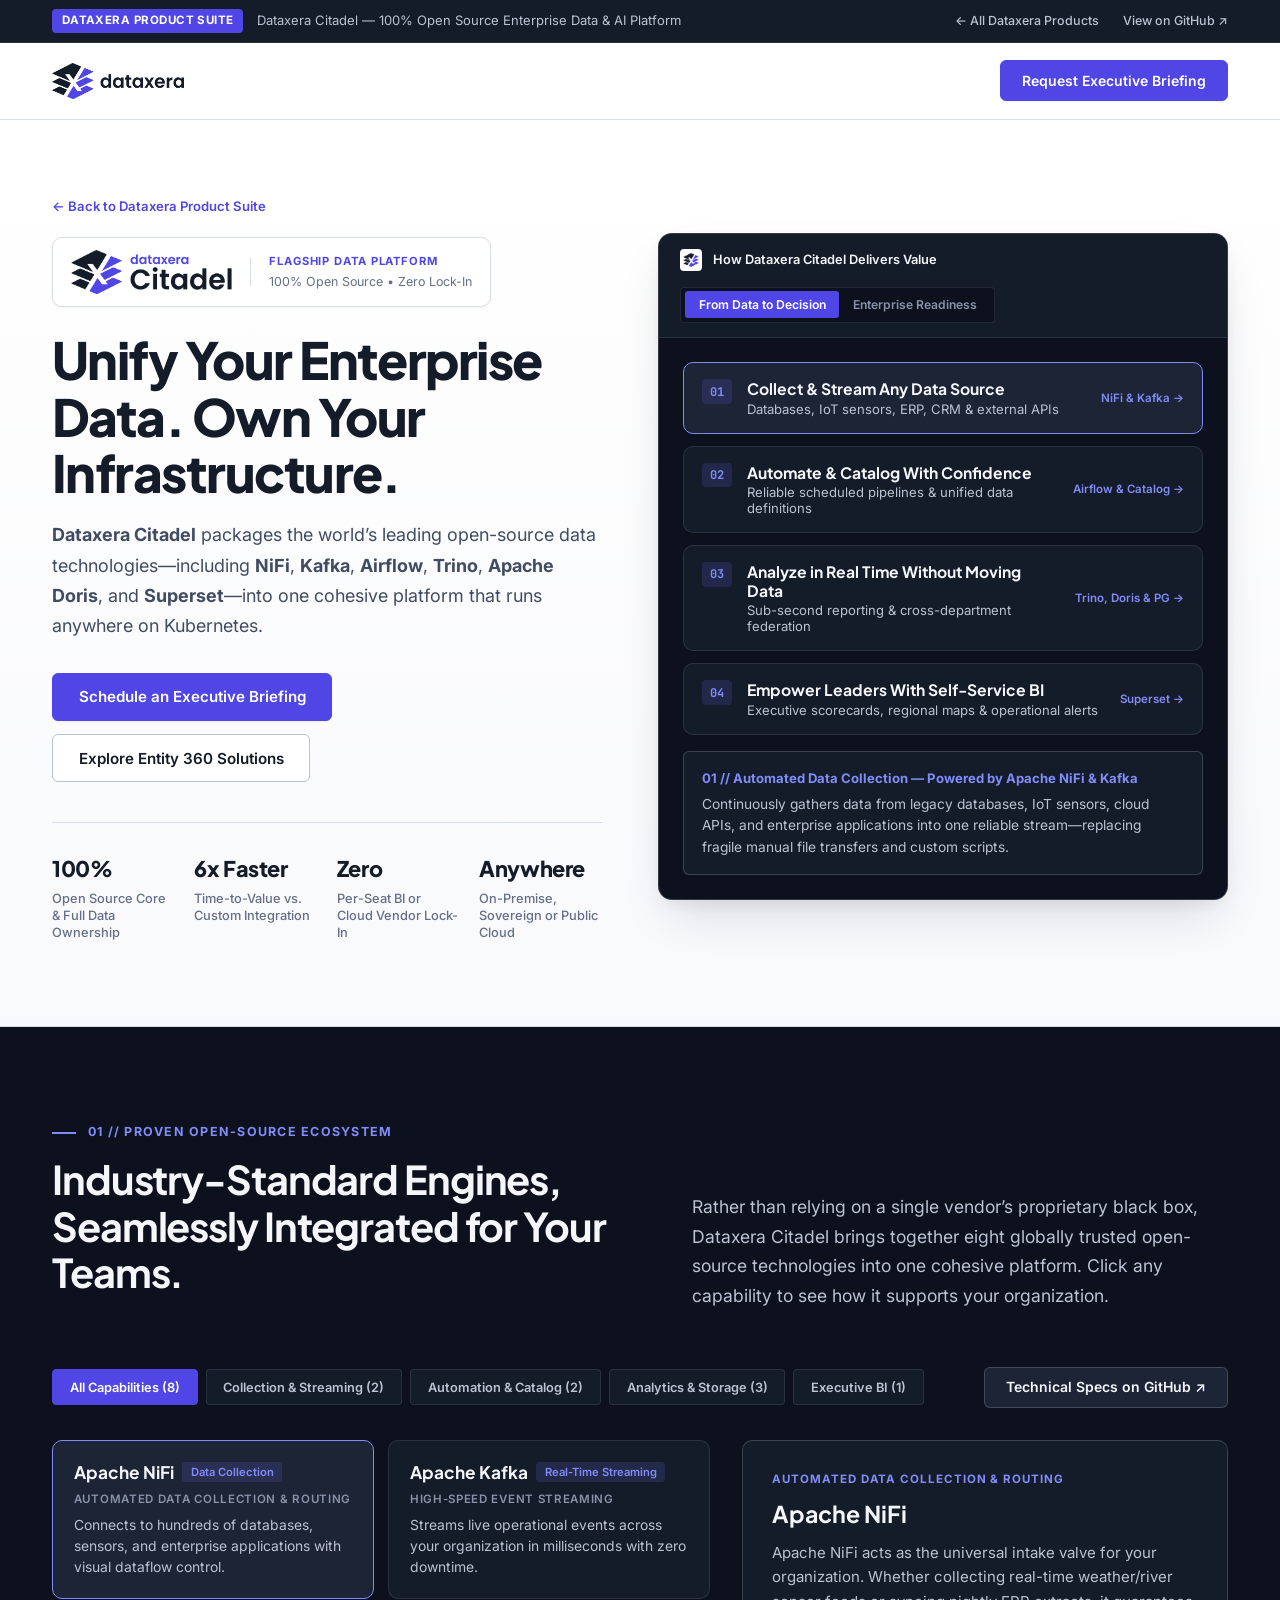
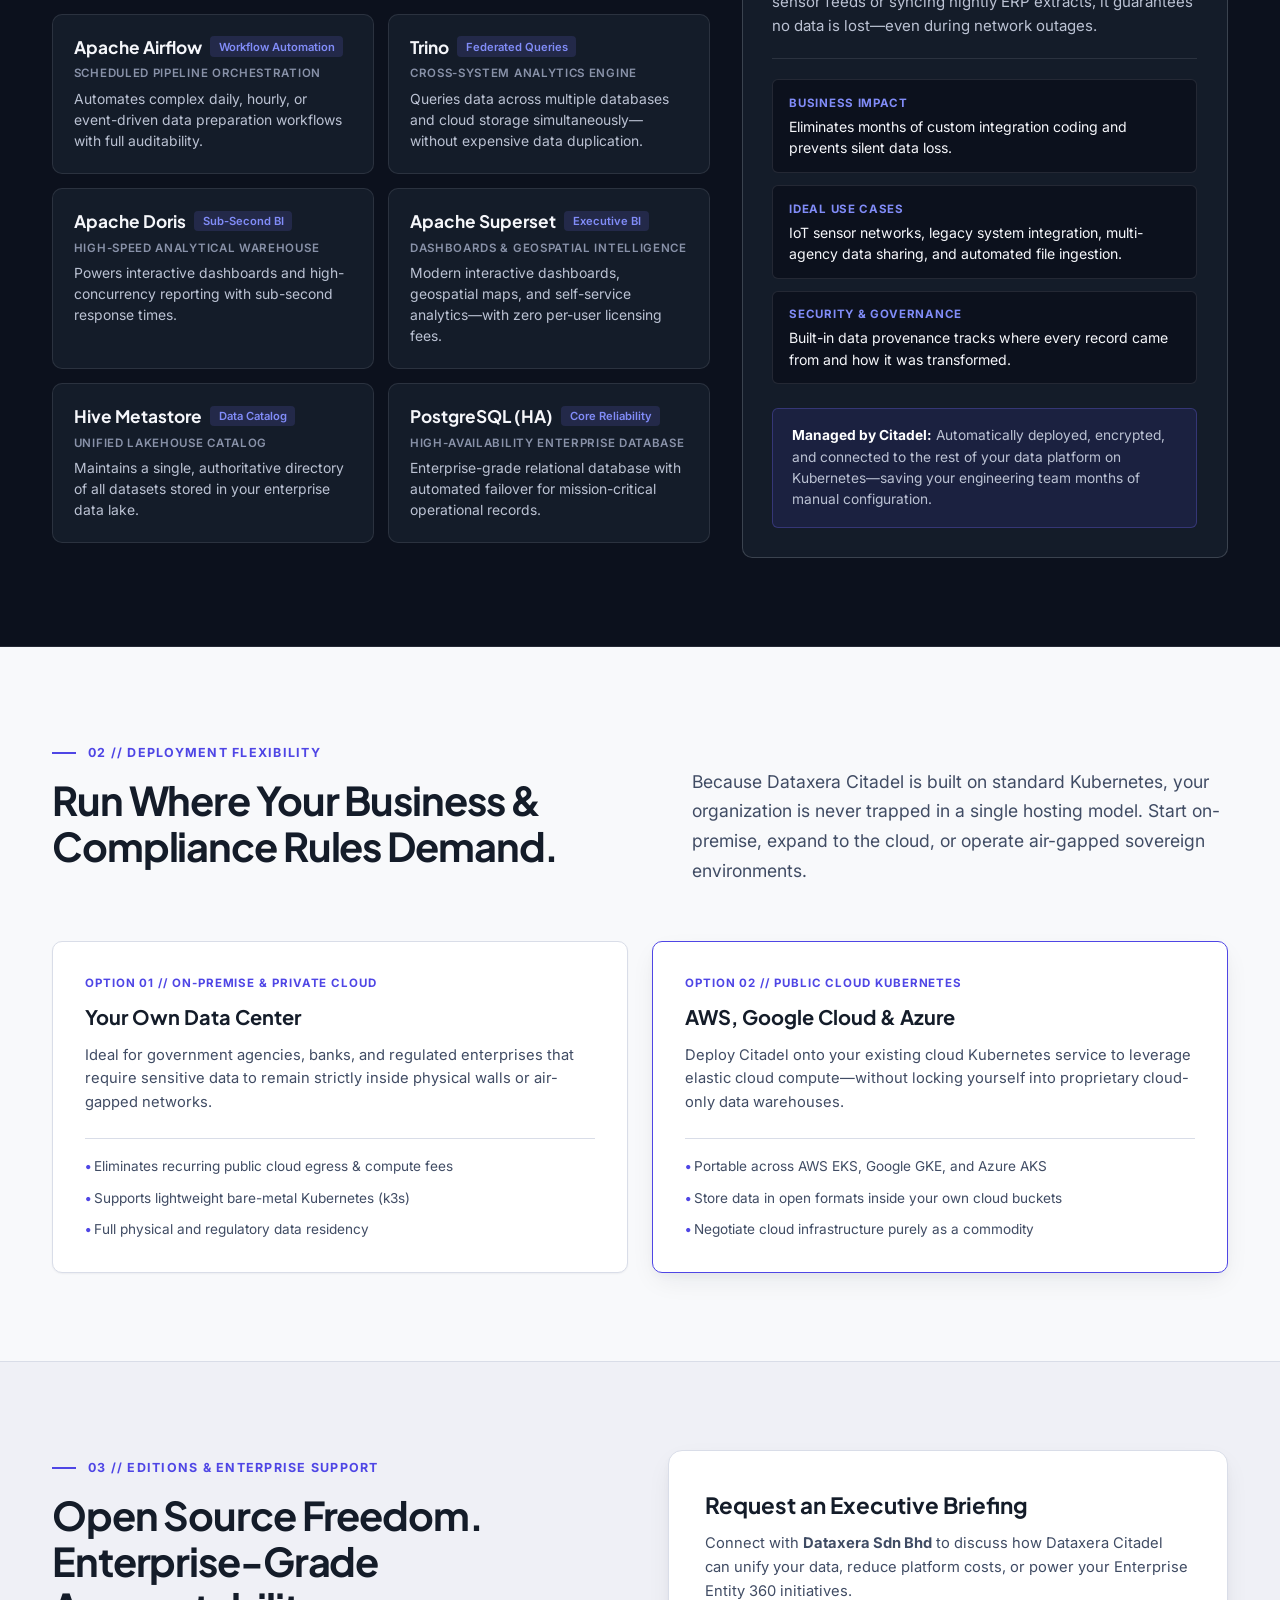
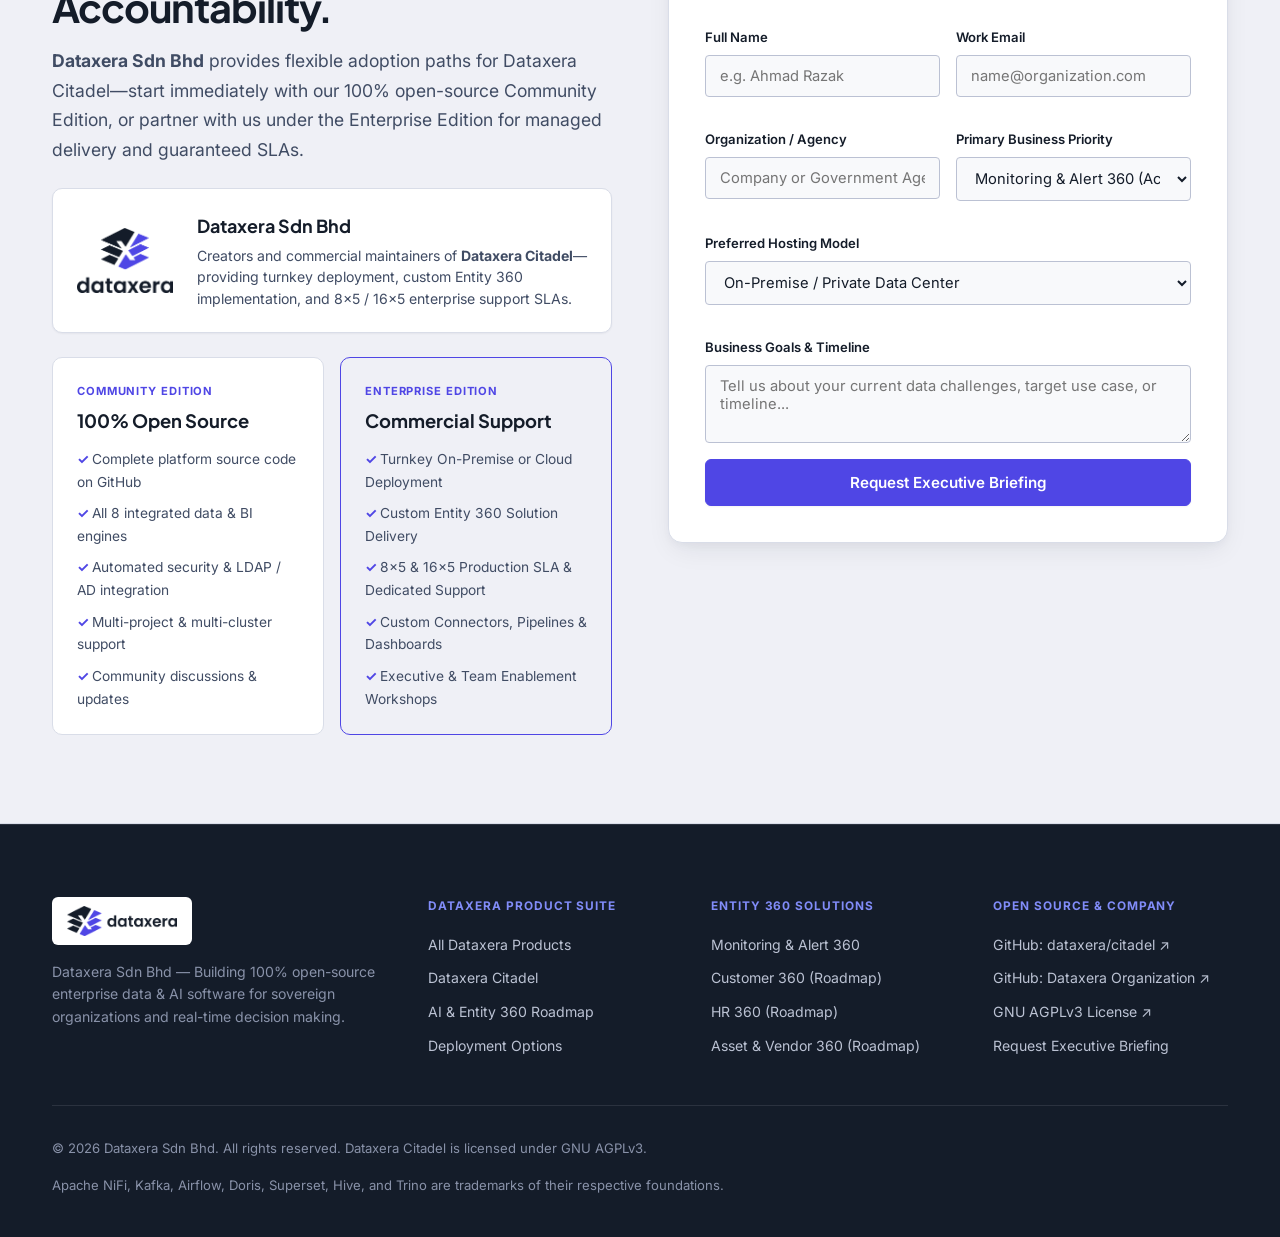
==== commit 67c39414: "Replace corporate SSO references with LDAP / Active Directory integration" ====
--- a/products/citadel/index.html
+++ b/products/citadel/index.html
@@ -191,11 +191,11 @@
                 </div>
                 <div class="cp-card">
                   <div class="cp-card-top">
-                    <span class="cp-service-name">Built-In Security &amp; SSO</span>
+                    <span class="cp-service-name">Built-In Security &amp; LDAP / AD</span>
                     <span class="cp-state-badge">ENTERPRISE</span>
                   </div>
                   <p class="cp-meta">
-                    Encrypted end-to-end out of the box, with seamless integration into your existing corporate LDAP / SSO directory.
+                    Encrypted end-to-end out of the box, with seamless integration into your existing corporate LDAP / Active Directory.
                   </p>
                 </div>
                 <div class="cp-card">
@@ -378,7 +378,7 @@
               <ul class="tier-list">
                 <li>Complete platform source code on GitHub</li>
                 <li>All 8 integrated data &amp; BI engines</li>
-                <li>Automated security &amp; SSO integration</li>
+                <li>Automated security &amp; LDAP / AD integration</li>
                 <li>Multi-project &amp; multi-cluster support</li>
                 <li>Community discussions &amp; updates</li>
               </ul>
